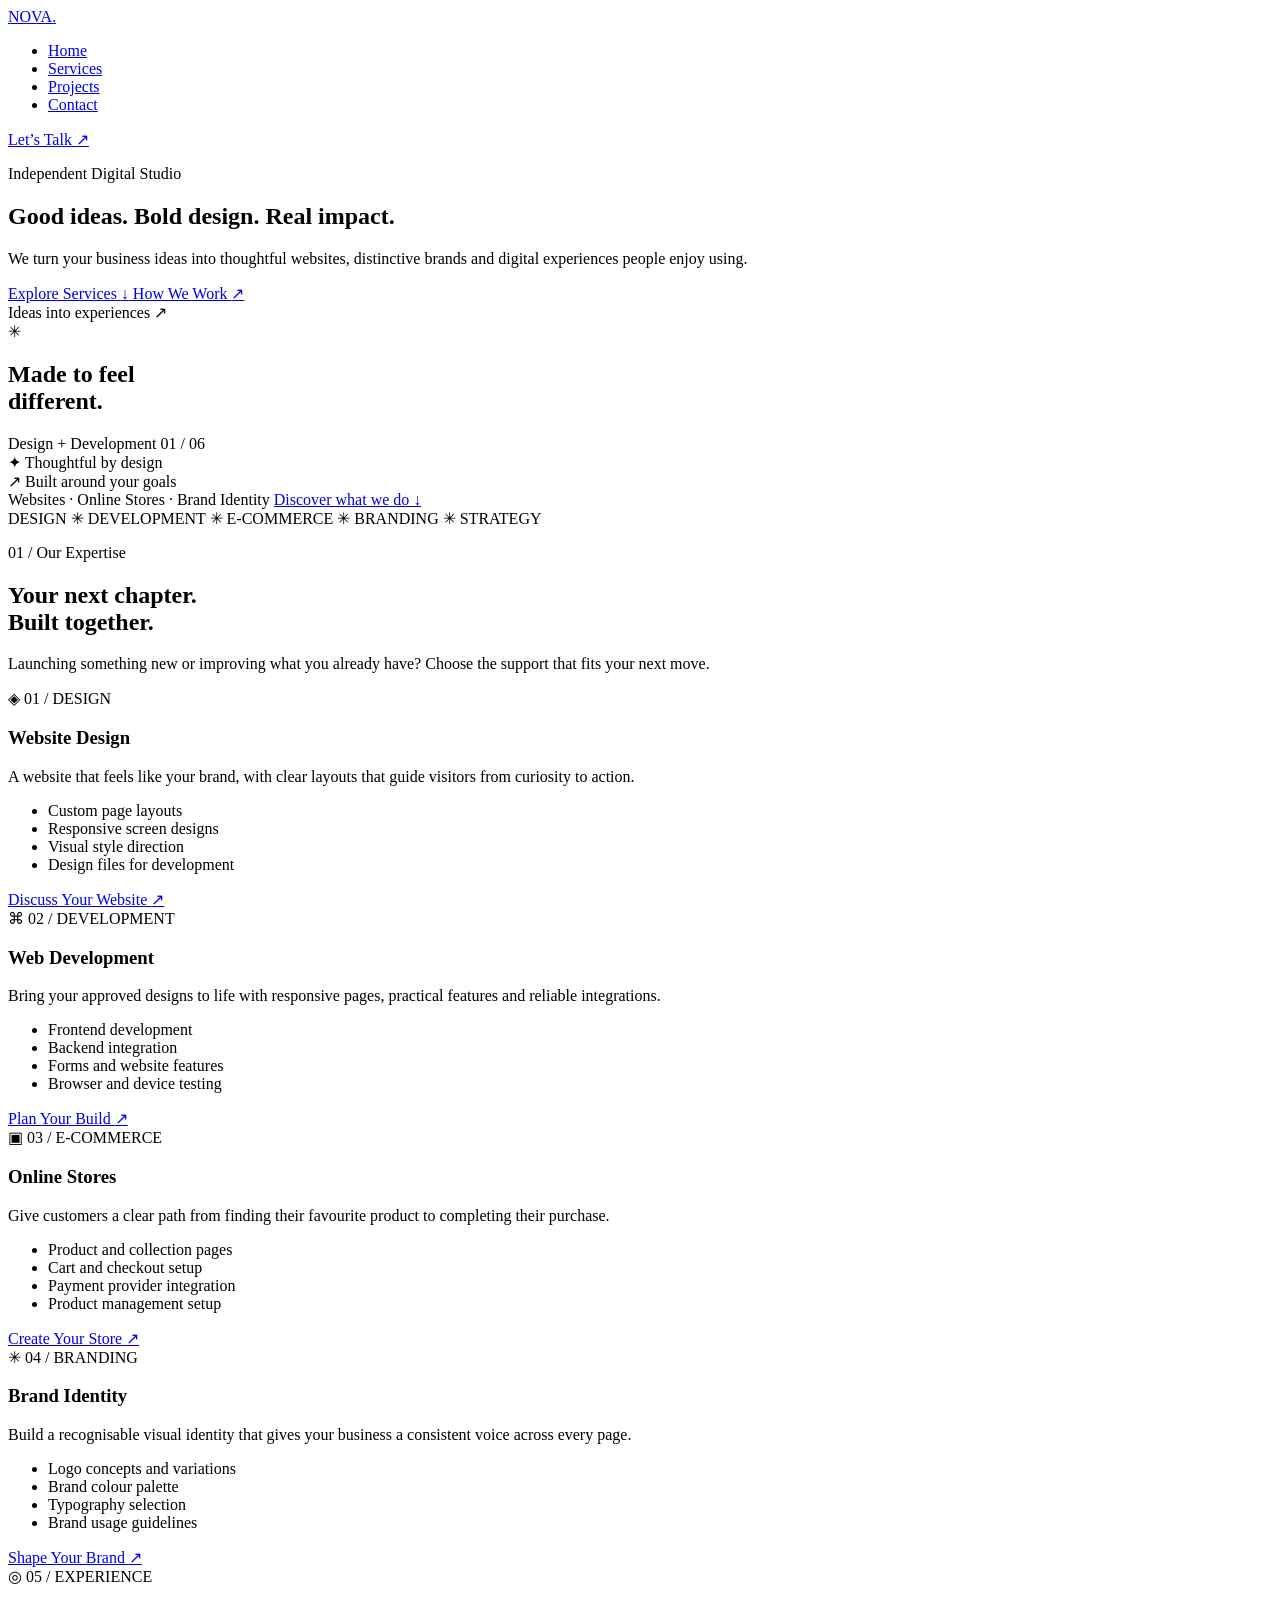
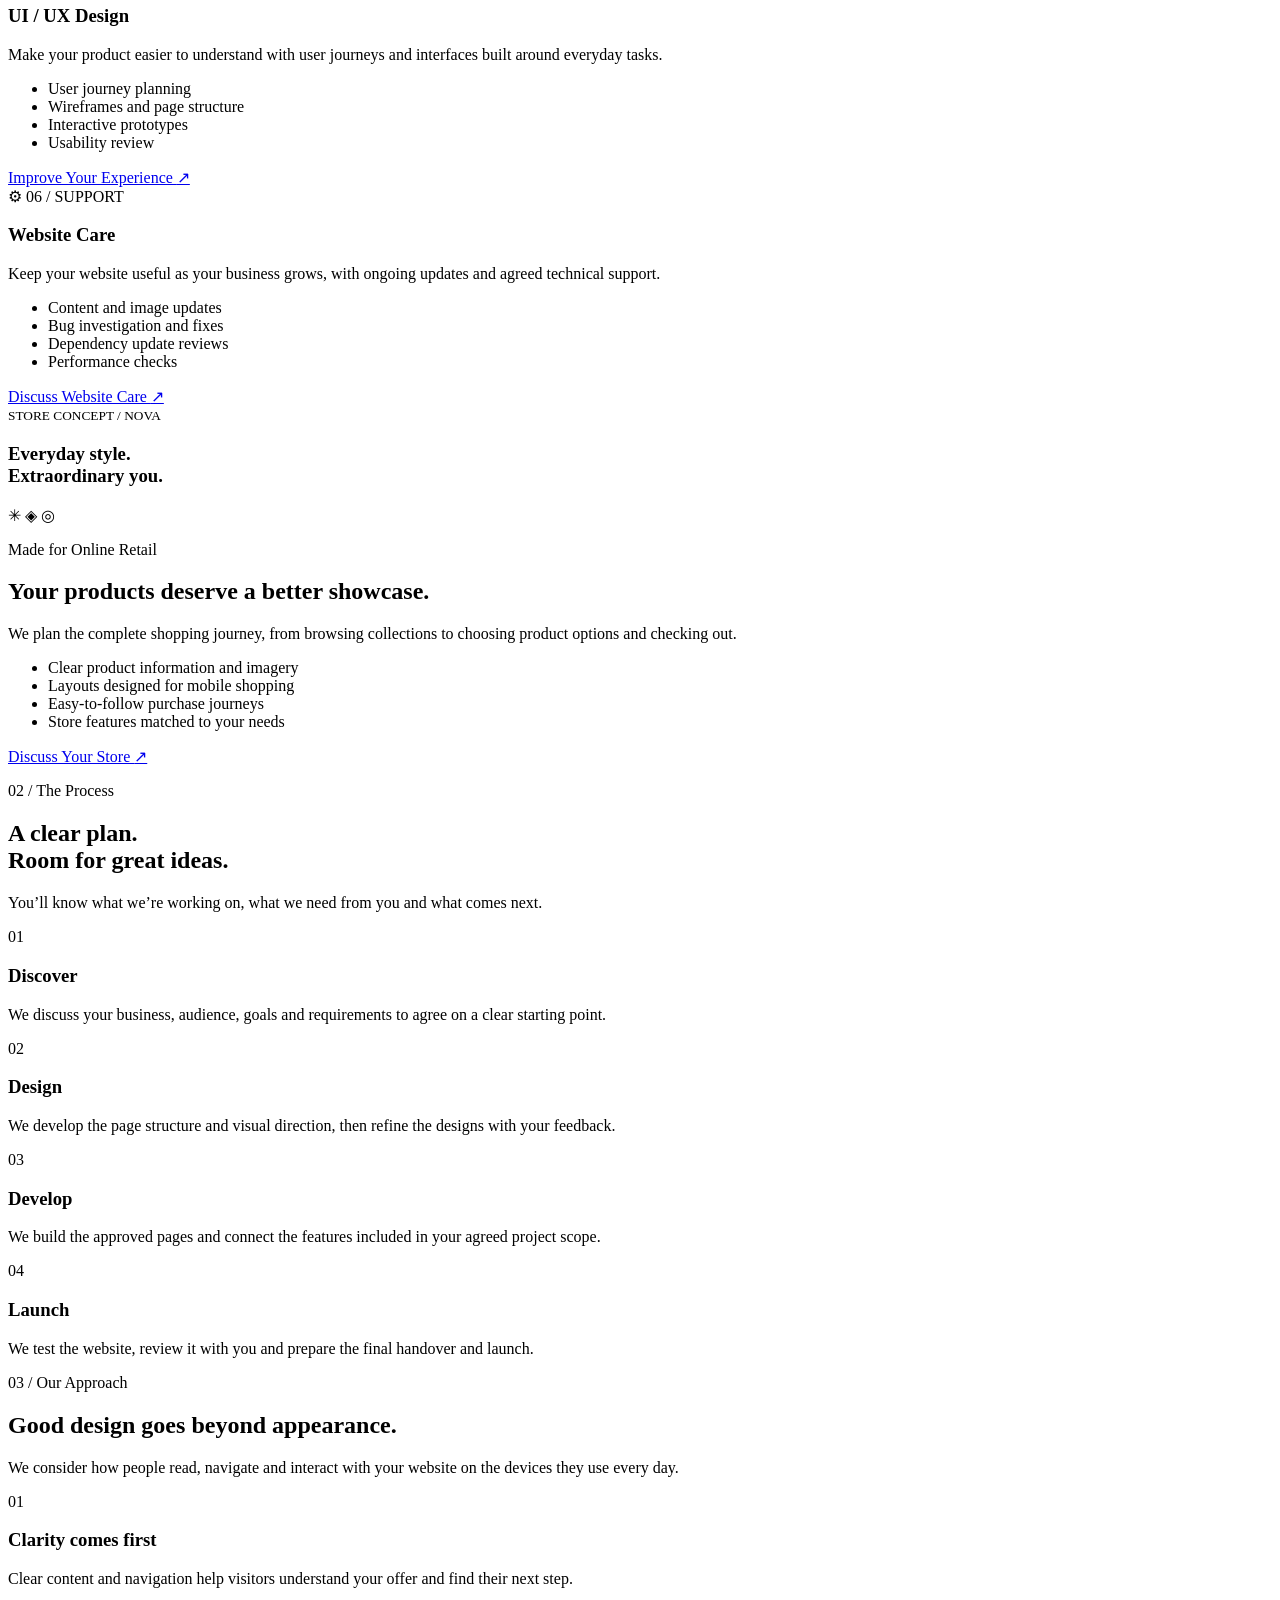
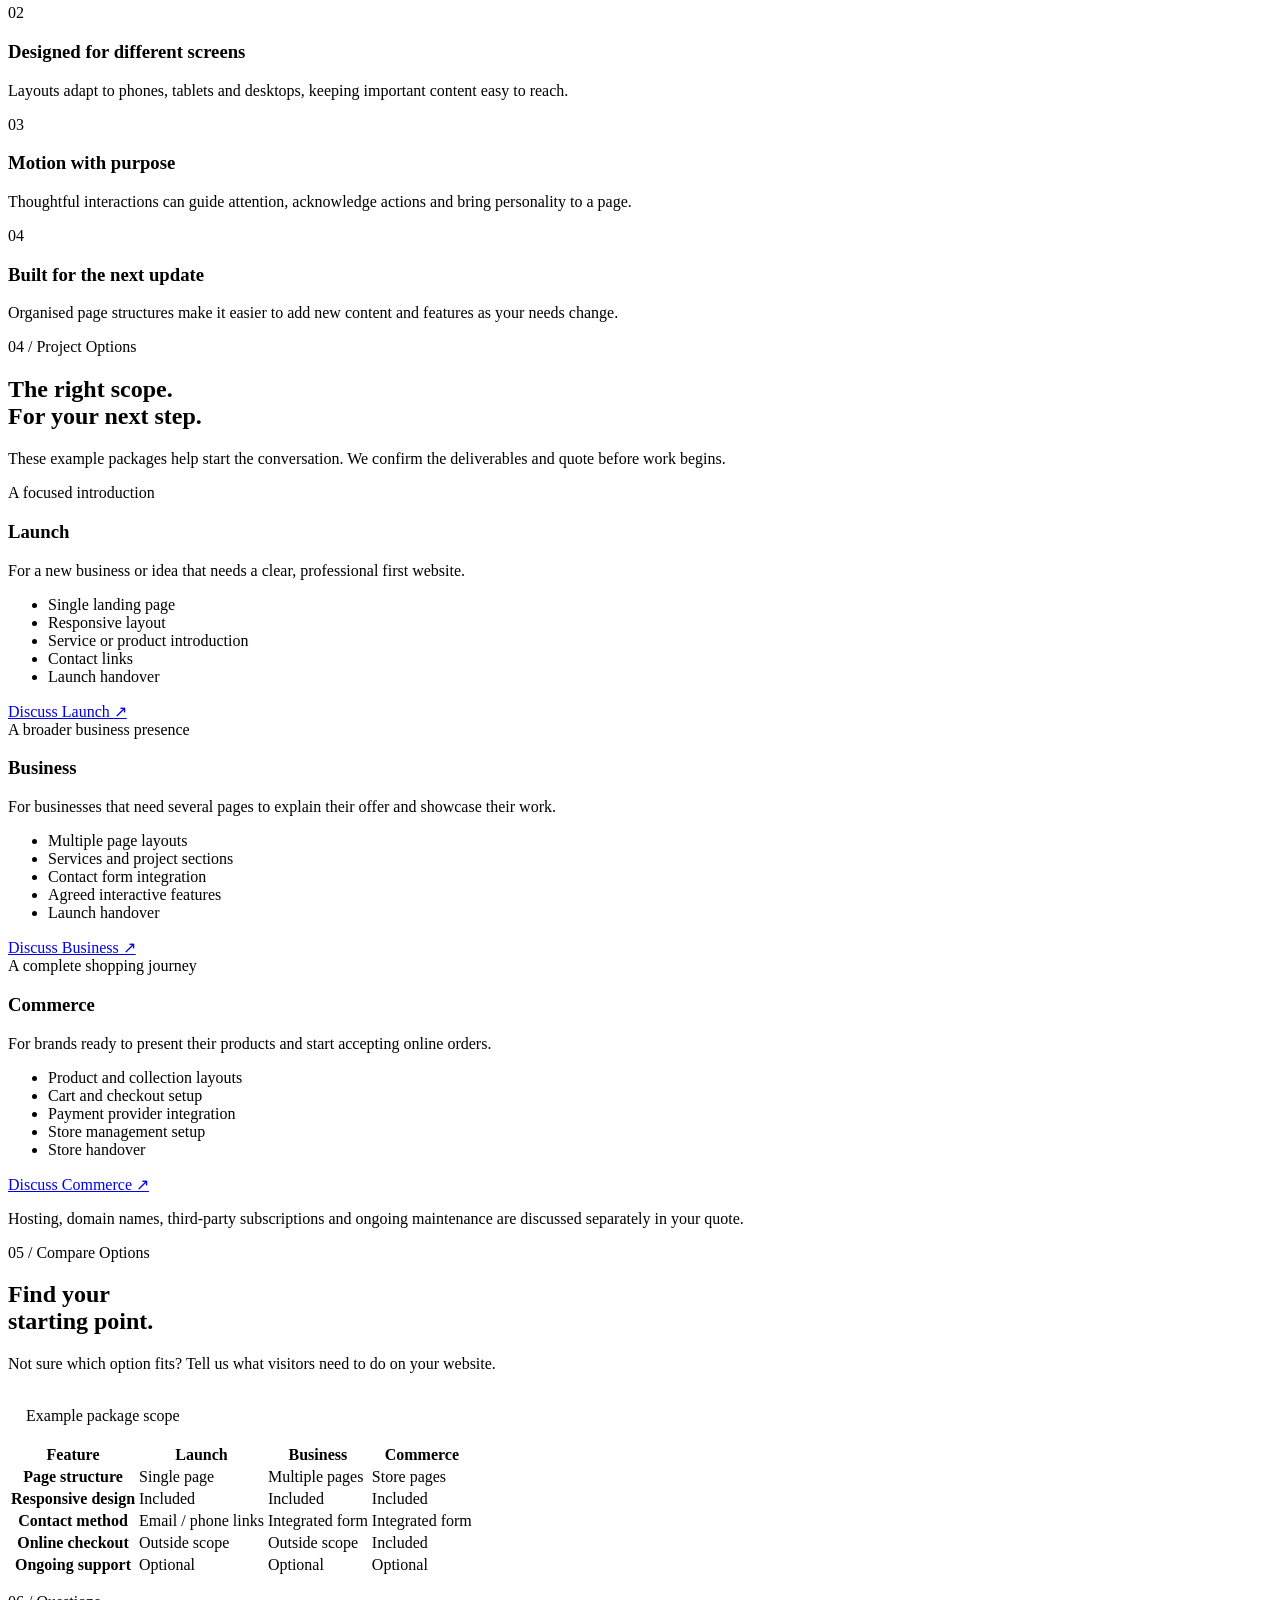
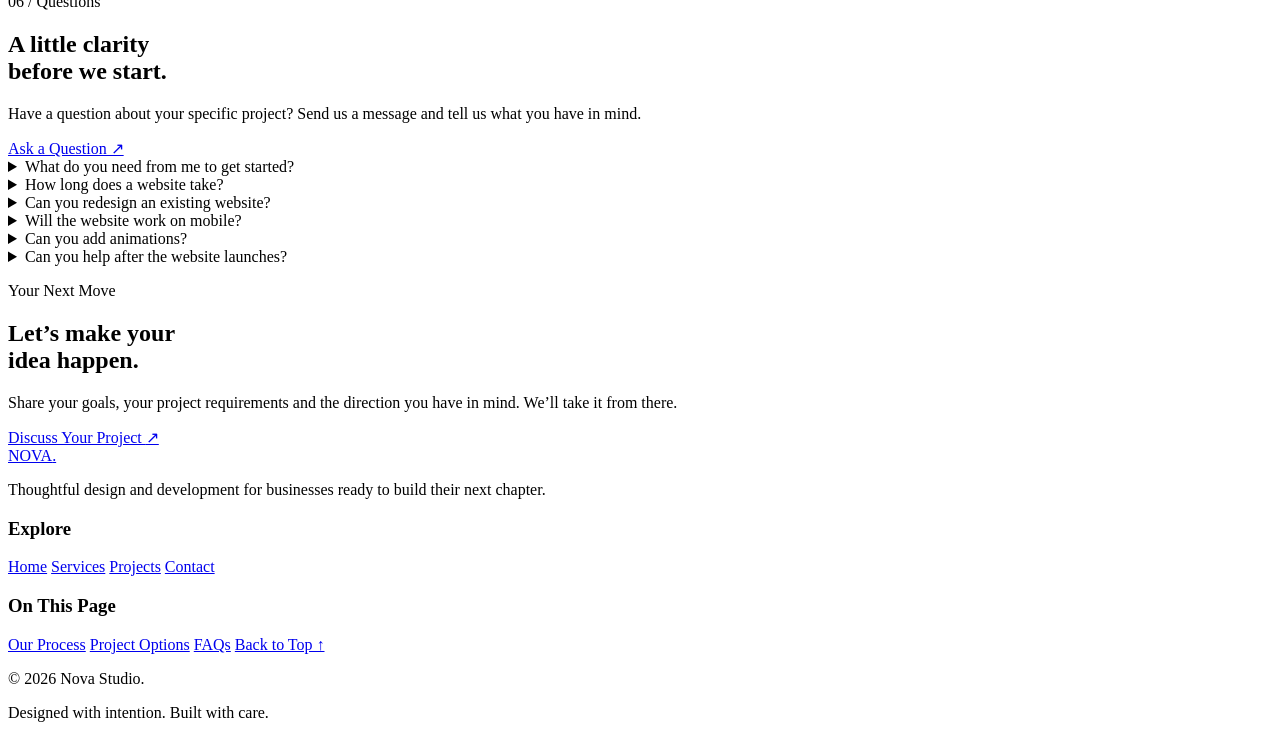
==== service.html @ 329d59ce "JavaScript ready" ====
<!DOCTYPE html>
<html lang="en">
<head>
  <meta charset="UTF-8">
  <meta name="viewport" content="width=device-width, initial-scale=1.0">

  <title>Services — Nova Studio</title>
  <meta
    name="description"
    content="Explore Nova Studio's website design, development, e-commerce and branding services.">
    <link rel="stylesheet" href="css/style.css">
  
</head>

<body id="top">

  <!-- NAVIGATION -->
  <header class="header" id="header">
    <nav class="navbar container" aria-label="Main navigation">
      <a href="index.html" class="logo">NOVA<span>.</span></a>

      <ul class="nav-links">
        <li><a href="index.html">Home</a></li>
        <li>
          <a href="services.html" aria-current="page">Services</a>
        </li>
        <li><a href="index.html#projects">Projects</a></li>
        <li><a href="#contact">Contact</a></li>
      </ul>

      <a href="#contact" class="btn btn-primary">
        Let’s Talk <span class="arrow" aria-hidden="true">↗</span>
      </a>
    </nav>
  </header>

  <main>

    <!-- HERO -->
    <section class="hero">
      <div class="container">
        <div class="hero-grid">
          <div>
            <p class="eyebrow reveal">Independent Digital Studio</p>

            <h1 class="reveal">
              Good ideas.
              <span>Bold design.</span>
              <span class="accent">Real impact.</span>
            </h1>

            <p class="hero-copy reveal">
              We turn your business ideas into thoughtful websites,
              distinctive brands and digital experiences people
              enjoy using.
            </p>

            <div class="hero-actions reveal">
              <a href="#services" class="btn btn-primary">
                Explore Services
                <span class="arrow" aria-hidden="true">↓</span>
              </a>

              <a href="#process" class="btn">
                How We Work
                <span class="arrow" aria-hidden="true">↗</span>
              </a>
            </div>
          </div>

          <div class="hero-art reveal">
            <div class="orbit" aria-hidden="true" data-orbit></div>
            <div class="orbit orbit-two" aria-hidden="true" data-orbit></div>

            <div class="art-panel tilt-card" data-tilt>
              <div class="panel-top">
                <span>Ideas into experiences</span>
                <span aria-hidden="true">↗</span>
              </div>

              <div class="art-star" aria-hidden="true" data-rotate>✳</div>

              <h2>Made to feel<br>different.</h2>

              <div class="panel-bottom">
                <span>Design + Development</span>
                <span>01 / 06</span>
              </div>
            </div>

            <div class="floating-label label-one" data-float>
              ✦ Thoughtful by design
            </div>

            <div class="floating-label label-two" data-float>
              ↗ Built around your goals
            </div>
          </div>
        </div>

        <div class="hero-bottom reveal">
          <span>Websites · Online Stores · Brand Identity</span>
          <a href="#services">Discover what we do ↓</a>
        </div>
      </div>
    </section>

    <!-- SERVICE RIBBON -->
    <div class="service-ribbon">
      <div class="ribbon-track" data-marquee>
        <span>DESIGN</span>
        <span class="star" aria-hidden="true">✳</span>
        <span>DEVELOPMENT</span>
        <span class="star" aria-hidden="true">✳</span>
        <span>E-COMMERCE</span>
        <span class="star" aria-hidden="true">✳</span>
        <span>BRANDING</span>
        <span class="star" aria-hidden="true">✳</span>
        <span>STRATEGY</span>
      </div>
    </div>

    <!-- ALL SERVICES -->
    <section class="section container" id="services">
      <div class="section-heading reveal">
        <div>
          <p class="eyebrow">01 / Our Expertise</p>
          <h2>
            Your next chapter.<br>
            <span class="accent">Built together.</span>
          </h2>
        </div>

        <p>
          Launching something new or improving what you already
          have? Choose the support that fits your next move.
        </p>
      </div>

      <div class="services-grid">
        <article class="service-card reveal" data-service="design">
          <div class="card-top">
            <span class="service-icon" aria-hidden="true">◈</span>
            <span class="service-number">01 / DESIGN</span>
          </div>

          <h3>Website Design</h3>
          <p>
            A website that feels like your brand, with clear layouts
            that guide visitors from curiosity to action.
          </p>

          <ul class="feature-list">
            <li>Custom page layouts</li>
            <li>Responsive screen designs</li>
            <li>Visual style direction</li>
            <li>Design files for development</li>
          </ul>

          <a href="#contact" class="text-link">
            Discuss Your Website <span aria-hidden="true">↗</span>
          </a>
        </article>

        <article class="service-card reveal" data-service="development">
          <div class="card-top">
            <span class="service-icon" aria-hidden="true">⌘</span>
            <span class="service-number">02 / DEVELOPMENT</span>
          </div>

          <h3>Web Development</h3>
          <p>
            Bring your approved designs to life with responsive
            pages, practical features and reliable integrations.
          </p>

          <ul class="feature-list">
            <li>Frontend development</li>
            <li>Backend integration</li>
            <li>Forms and website features</li>
            <li>Browser and device testing</li>
          </ul>

          <a href="#contact" class="text-link">
            Plan Your Build <span aria-hidden="true">↗</span>
          </a>
        </article>

        <article class="service-card reveal" data-service="commerce">
          <div class="card-top">
            <span class="service-icon" aria-hidden="true">▣</span>
            <span class="service-number">03 / E-COMMERCE</span>
          </div>

          <h3>Online Stores</h3>
          <p>
            Give customers a clear path from finding their
            favourite product to completing their purchase.
          </p>

          <ul class="feature-list">
            <li>Product and collection pages</li>
            <li>Cart and checkout setup</li>
            <li>Payment provider integration</li>
            <li>Product management setup</li>
          </ul>

          <a href="#contact" class="text-link">
            Create Your Store <span aria-hidden="true">↗</span>
          </a>
        </article>

        <article class="service-card reveal" data-service="branding">
          <div class="card-top">
            <span class="service-icon" aria-hidden="true">✳</span>
            <span class="service-number">04 / BRANDING</span>
          </div>

          <h3>Brand Identity</h3>
          <p>
            Build a recognisable visual identity that gives
            your business a consistent voice across every page.
          </p>

          <ul class="feature-list">
            <li>Logo concepts and variations</li>
            <li>Brand colour palette</li>
            <li>Typography selection</li>
            <li>Brand usage guidelines</li>
          </ul>

          <a href="#contact" class="text-link">
            Shape Your Brand <span aria-hidden="true">↗</span>
          </a>
        </article>

        <article class="service-card reveal" data-service="experience">
          <div class="card-top">
            <span class="service-icon" aria-hidden="true">◎</span>
            <span class="service-number">05 / EXPERIENCE</span>
          </div>

          <h3>UI / UX Design</h3>
          <p>
            Make your product easier to understand with user
            journeys and interfaces built around everyday tasks.
          </p>

          <ul class="feature-list">
            <li>User journey planning</li>
            <li>Wireframes and page structure</li>
            <li>Interactive prototypes</li>
            <li>Usability review</li>
          </ul>

          <a href="#contact" class="text-link">
            Improve Your Experience <span aria-hidden="true">↗</span>
          </a>
        </article>

        <article class="service-card reveal" data-service="support">
          <div class="card-top">
            <span class="service-icon" aria-hidden="true">⚙</span>
            <span class="service-number">06 / SUPPORT</span>
          </div>

          <h3>Website Care</h3>
          <p>
            Keep your website useful as your business grows,
            with ongoing updates and agreed technical support.
          </p>

          <ul class="feature-list">
            <li>Content and image updates</li>
            <li>Bug investigation and fixes</li>
            <li>Dependency update reviews</li>
            <li>Performance checks</li>
          </ul>

          <a href="#contact" class="text-link">
            Discuss Website Care <span aria-hidden="true">↗</span>
          </a>
        </article>
      </div>
    </section>

    <!-- FEATURED E-COMMERCE -->
    <section class="section container section-border">
      <div class="feature-panel reveal">
        <div class="feature-art">
          <div class="browser-mock tilt-card" data-tilt>
            <div class="browser-bar" aria-hidden="true">
              <span></span>
              <span></span>
              <span></span>
            </div>

            <div class="browser-content">
              <small>STORE CONCEPT / NOVA</small>

              <h3>Everyday style.<br>Extraordinary you.</h3>

              <div class="mock-grid" aria-hidden="true">
                <span>✳</span>
                <span>◈</span>
                <span>◎</span>
              </div>
            </div>
          </div>
        </div>

        <div class="feature-copy">
          <p class="eyebrow">Made for Online Retail</p>

          <h2>
            Your products deserve
            <span class="accent">a better showcase.</span>
          </h2>

          <p>
            We plan the complete shopping journey, from browsing
            collections to choosing product options and checking out.
          </p>

          <ul class="feature-list">
            <li>Clear product information and imagery</li>
            <li>Layouts designed for mobile shopping</li>
            <li>Easy-to-follow purchase journeys</li>
            <li>Store features matched to your needs</li>
          </ul>

          <a href="#contact" class="btn btn-primary">
            Discuss Your Store
            <span class="arrow" aria-hidden="true">↗</span>
          </a>
        </div>
      </div>
    </section>

    <!-- PROCESS -->
    <section class="section container section-border" id="process">
      <div class="section-heading reveal">
        <div>
          <p class="eyebrow">02 / The Process</p>
          <h2>
            A clear plan.<br>
            <span class="accent">Room for great ideas.</span>
          </h2>
        </div>

        <p>
          You’ll know what we’re working on, what we need from
          you and what comes next.
        </p>
      </div>

      <div class="process-grid">
        <article class="process-step reveal">
          <span class="step-number">01</span>
          <h3>Discover</h3>
          <p>
            We discuss your business, audience, goals and
            requirements to agree on a clear starting point.
          </p>
        </article>

        <article class="process-step reveal">
          <span class="step-number">02</span>
          <h3>Design</h3>
          <p>
            We develop the page structure and visual direction,
            then refine the designs with your feedback.
          </p>
        </article>

        <article class="process-step reveal">
          <span class="step-number">03</span>
          <h3>Develop</h3>
          <p>
            We build the approved pages and connect the features
            included in your agreed project scope.
          </p>
        </article>

        <article class="process-step reveal">
          <span class="step-number">04</span>
          <h3>Launch</h3>
          <p>
            We test the website, review it with you and prepare
            the final handover and launch.
          </p>
        </article>
      </div>
    </section>

    <!-- PRINCIPLES -->
    <section class="section container section-border">
      <div class="principles">
        <div class="principles-intro reveal">
          <p class="eyebrow">03 / Our Approach</p>

          <h2>
            Good design goes
            <span class="accent">beyond appearance.</span>
          </h2>

          <p>
            We consider how people read, navigate and interact
            with your website on the devices they use every day.
          </p>
        </div>

        <div>
          <article class="principle reveal">
            <span>01</span>
            <div>
              <h3>Clarity comes first</h3>
              <p>
                Clear content and navigation help visitors
                understand your offer and find their next step.
              </p>
            </div>
          </article>

          <article class="principle reveal">
            <span>02</span>
            <div>
              <h3>Designed for different screens</h3>
              <p>
                Layouts adapt to phones, tablets and desktops,
                keeping important content easy to reach.
              </p>
            </div>
          </article>

          <article class="principle reveal">
            <span>03</span>
            <div>
              <h3>Motion with purpose</h3>
              <p>
                Thoughtful interactions can guide attention,
                acknowledge actions and bring personality to a page.
              </p>
            </div>
          </article>

          <article class="principle reveal">
            <span>04</span>
            <div>
              <h3>Built for the next update</h3>
              <p>
                Organised page structures make it easier to
                add new content and features as your needs change.
              </p>
            </div>
          </article>
        </div>
      </div>
    </section>

    <!-- PACKAGES -->
    <section class="section container section-border" id="packages">
      <div class="section-heading reveal">
        <div>
          <p class="eyebrow">04 / Project Options</p>
          <h2>
            The right scope.<br>
            <span class="accent">For your next step.</span>
          </h2>
        </div>

        <p>
          These example packages help start the conversation.
          We confirm the deliverables and quote before work begins.
        </p>
      </div>

      <div class="package-grid">
        <article class="package reveal">
          <span class="package-label">A focused introduction</span>
          <h3>Launch</h3>
          <p>
            For a new business or idea that needs a clear,
            professional first website.
          </p>

          <ul class="feature-list">
            <li>Single landing page</li>
            <li>Responsive layout</li>
            <li>Service or product introduction</li>
            <li>Contact links</li>
            <li>Launch handover</li>
          </ul>

          <a href="#contact" class="btn">Discuss Launch ↗</a>
        </article>

        <article class="package featured reveal">
          <span class="package-label">A broader business presence</span>
          <h3>Business</h3>
          <p>
            For businesses that need several pages to explain
            their offer and showcase their work.
          </p>

          <ul class="feature-list">
            <li>Multiple page layouts</li>
            <li>Services and project sections</li>
            <li>Contact form integration</li>
            <li>Agreed interactive features</li>
            <li>Launch handover</li>
          </ul>

          <a href="#contact" class="btn btn-primary">
            Discuss Business ↗
          </a>
        </article>

        <article class="package reveal">
          <span class="package-label">A complete shopping journey</span>
          <h3>Commerce</h3>
          <p>
            For brands ready to present their products and
            start accepting online orders.
          </p>

          <ul class="feature-list">
            <li>Product and collection layouts</li>
            <li>Cart and checkout setup</li>
            <li>Payment provider integration</li>
            <li>Store management setup</li>
            <li>Store handover</li>
          </ul>

          <a href="#contact" class="btn">Discuss Commerce ↗</a>
        </article>
      </div>

      <p class="package-note">
        Hosting, domain names, third-party subscriptions and ongoing
        maintenance are discussed separately in your quote.
      </p>
    </section>

    <!-- COMPARISON -->
    <section class="section container section-border">
      <div class="section-heading reveal">
        <div>
          <p class="eyebrow">05 / Compare Options</p>
          <h2>
            Find your<br>
            <span class="accent">starting point.</span>
          </h2>
        </div>

        <p>
          Not sure which option fits? Tell us what visitors need
          to do on your website.
        </p>
      </div>

      <div
        class="table-scroll reveal"
        role="region"
        aria-label="Project package comparison"
        tabindex="0"
      >
        <table>
          <caption class="muted" style="padding: 18px; text-align: left;">
            Example package scope
          </caption>

          <thead>
            <tr>
              <th scope="col">Feature</th>
              <th scope="col">Launch</th>
              <th scope="col">Business</th>
              <th scope="col">Commerce</th>
            </tr>
          </thead>

          <tbody>
            <tr>
              <th scope="row">Page structure</th>
              <td>Single page</td>
              <td>Multiple pages</td>
              <td>Store pages</td>
            </tr>

            <tr>
              <th scope="row">Responsive design</th>
              <td>Included</td>
              <td>Included</td>
              <td>Included</td>
            </tr>

            <tr>
              <th scope="row">Contact method</th>
              <td>Email / phone links</td>
              <td>Integrated form</td>
              <td>Integrated form</td>
            </tr>

            <tr>
              <th scope="row">Online checkout</th>
              <td>Outside scope</td>
              <td>Outside scope</td>
              <td>Included</td>
            </tr>

            <tr>
              <th scope="row">Ongoing support</th>
              <td>Optional</td>
              <td>Optional</td>
              <td>Optional</td>
            </tr>
          </tbody>
        </table>
      </div>
    </section>

    <!-- FAQ -->
    <section class="section container section-border" id="faq">
      <div class="faq-layout">
        <div class="faq-intro reveal">
          <p class="eyebrow">06 / Questions</p>

          <h2>
            A little clarity<br>
            <span class="accent">before we start.</span>
          </h2>

          <p>
            Have a question about your specific project?
            Send us a message and tell us what you have in mind.
          </p>

          <a href="#contact" class="text-link">Ask a Question ↗</a>
        </div>

        <div class="faq-list">
          <details class="faq-item reveal">
            <summary>What do you need from me to get started?</summary>
            <div class="faq-answer">
              A short description of your business, your goals,
              the pages or features you need and any existing brand
              assets. Reference websites can also help explain your
              preferred direction.
            </div>
          </details>

          <details class="faq-item reveal">
            <summary>How long does a website take?</summary>
            <div class="faq-answer">
              The timeline depends on the number of pages,
              functionality, content readiness and review rounds.
              We agree on a schedule after discussing your scope.
            </div>
          </details>

          <details class="faq-item reveal">
            <summary>Can you redesign an existing website?</summary>
            <div class="faq-answer">
              Yes. We can review your current website, identify
              what needs improving and plan the design and
              development work around your priorities.
            </div>
          </details>

          <details class="faq-item reveal">
            <summary>Will the website work on mobile?</summary>
            <div class="faq-answer">
              Responsive layouts are included in the example
              packages. We check the agreed pages at different
              screen sizes before launch.
            </div>
          </details>

          <details class="faq-item reveal">
            <summary>Can you add animations?</summary>
            <div class="faq-answer">
              Yes. We can plan scroll reveals, hover interactions
              and other motion effects as part of the project,
              with support for reduced motion preferences.
            </div>
          </details>

          <details class="faq-item reveal">
            <summary>Can you help after the website launches?</summary>
            <div class="faq-answer">
              Ongoing maintenance can be arranged separately.
              We agree on the updates, support coverage and
              responsibilities before the service begins.
            </div>
          </details>
        </div>
      </div>
    </section>

    <!-- CONTACT -->
    <section class="section container" id="contact">
      <div class="contact-panel reveal">
        <p class="eyebrow">Your Next Move</p>

        <h2>Let’s make your<br>idea happen.</h2>

        <p>
          Share your goals, your project requirements and the
          direction you have in mind. We’ll take it from there.
        </p>

        <!-- Replace with your real email address -->
        <a href="mailto:hello@example.com" class="btn">
          Discuss Your Project
          <span class="arrow" aria-hidden="true">↗</span>
        </a>
      </div>
    </section>

  </main>

  <!-- FOOTER -->
  <footer class="footer container">
    <div class="footer-grid">
      <div class="footer-brand">
        <a href="index.html" class="logo">NOVA<span>.</span></a>
        <p>
          Thoughtful design and development for businesses
          ready to build their next chapter.
        </p>
      </div>

      <div class="footer-column">
        <h3>Explore</h3>
        <a href="index.html">Home</a>
        <a href="#services">Services</a>
        <a href="index.html#projects">Projects</a>
        <a href="#contact">Contact</a>
      </div>

      <div class="footer-column">
        <h3>On This Page</h3>
        <a href="#process">Our Process</a>
        <a href="#packages">Project Options</a>
        <a href="#faq">FAQs</a>
        <a href="#top">Back to Top ↑</a>
      </div>
    </div>

    <div class="footer-bottom">
      <p>© 2026 Nova Studio.</p>
      <p>Designed with intention. Built with care.</p>
    </div>
  </footer>

  <!--
    Your teammate can create services.js later.
    Add this line when the file exists:

    <script src="services.js" defer></script>
  -->
<script src="js/script.js" defer></script>
</body>
</html>
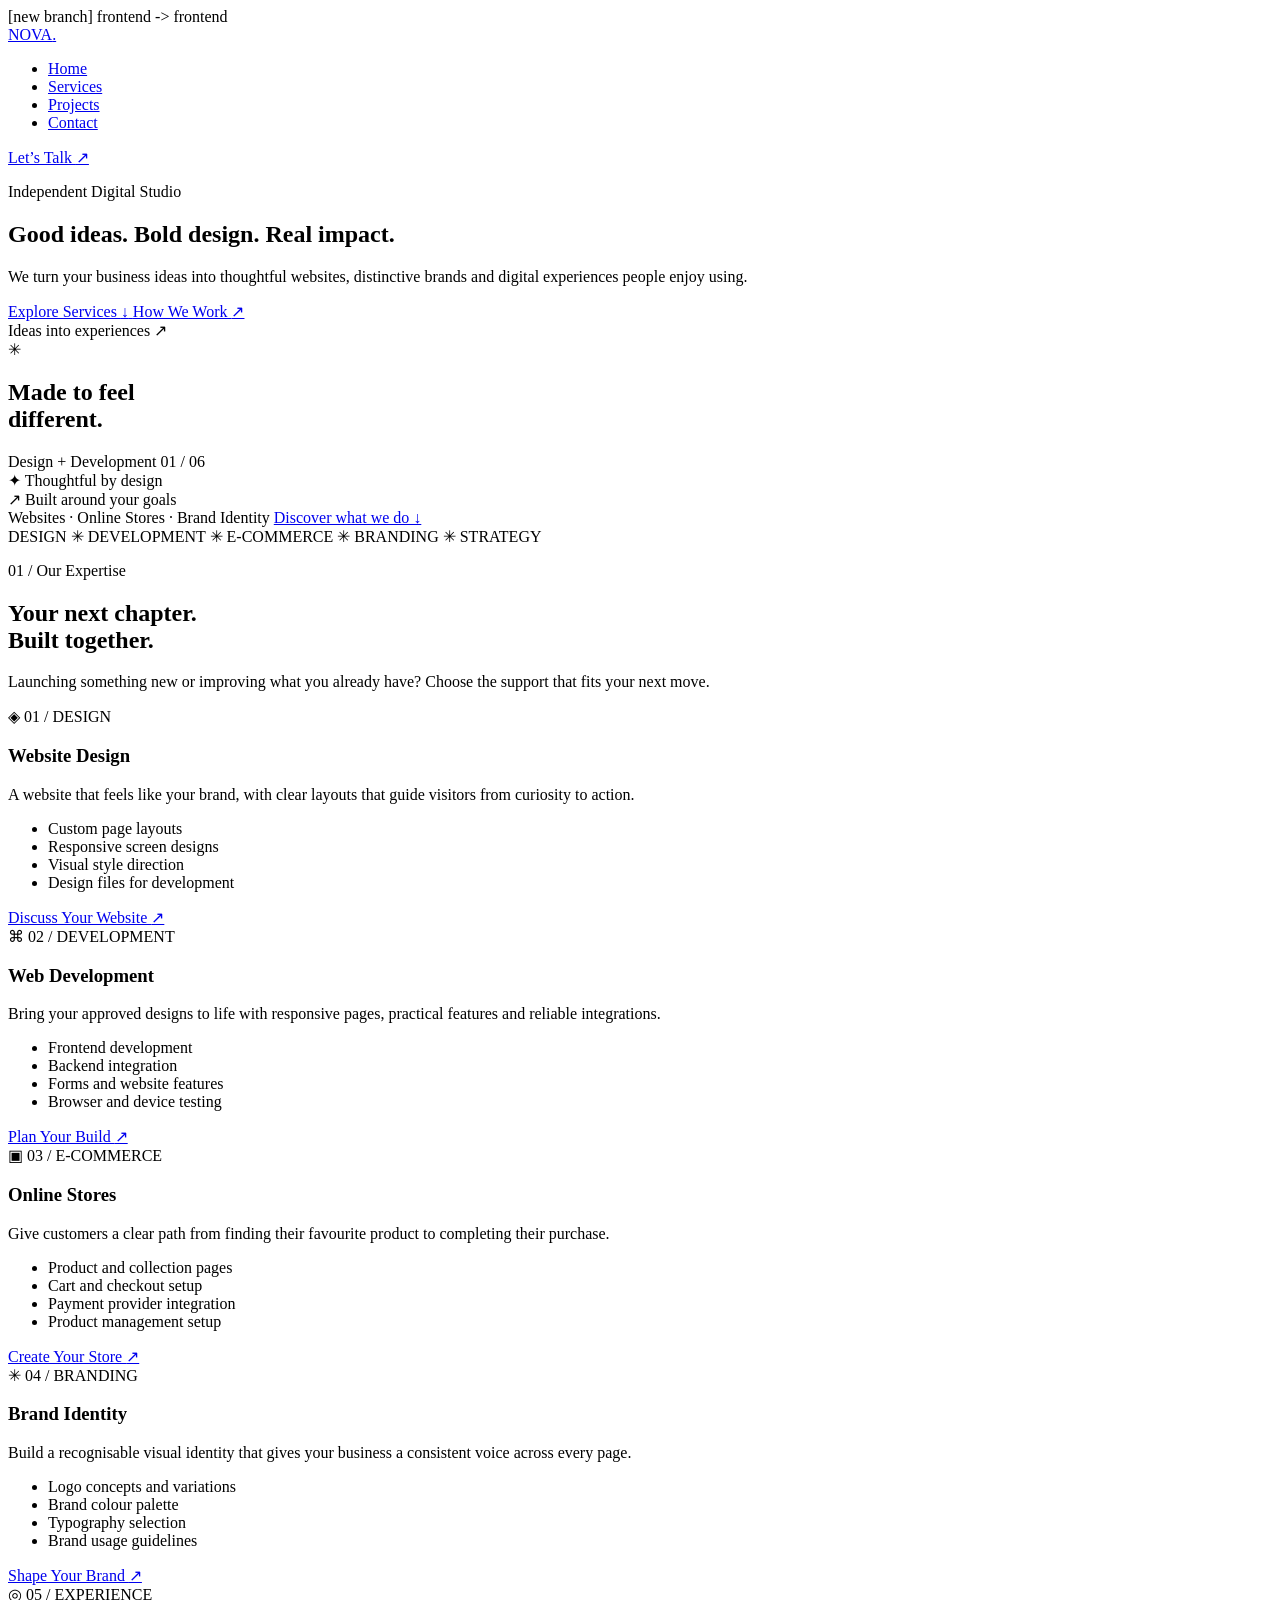
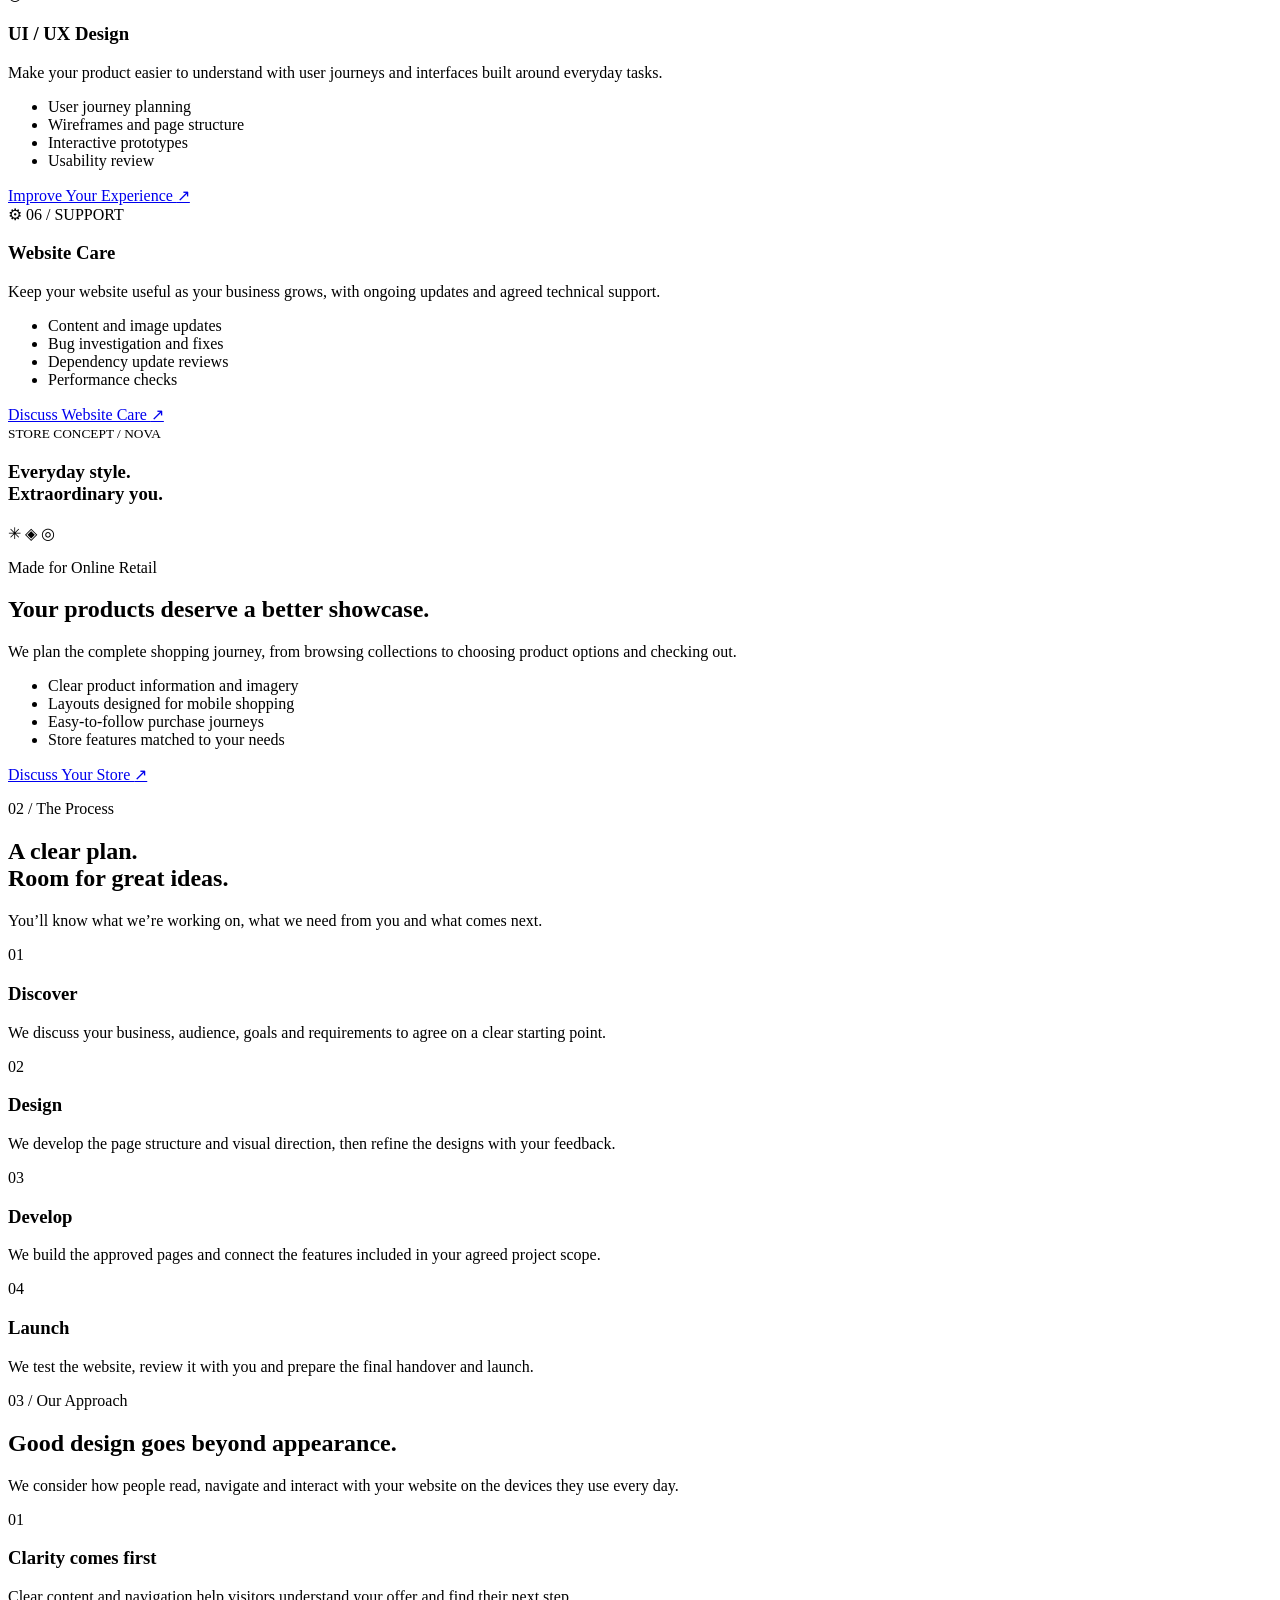
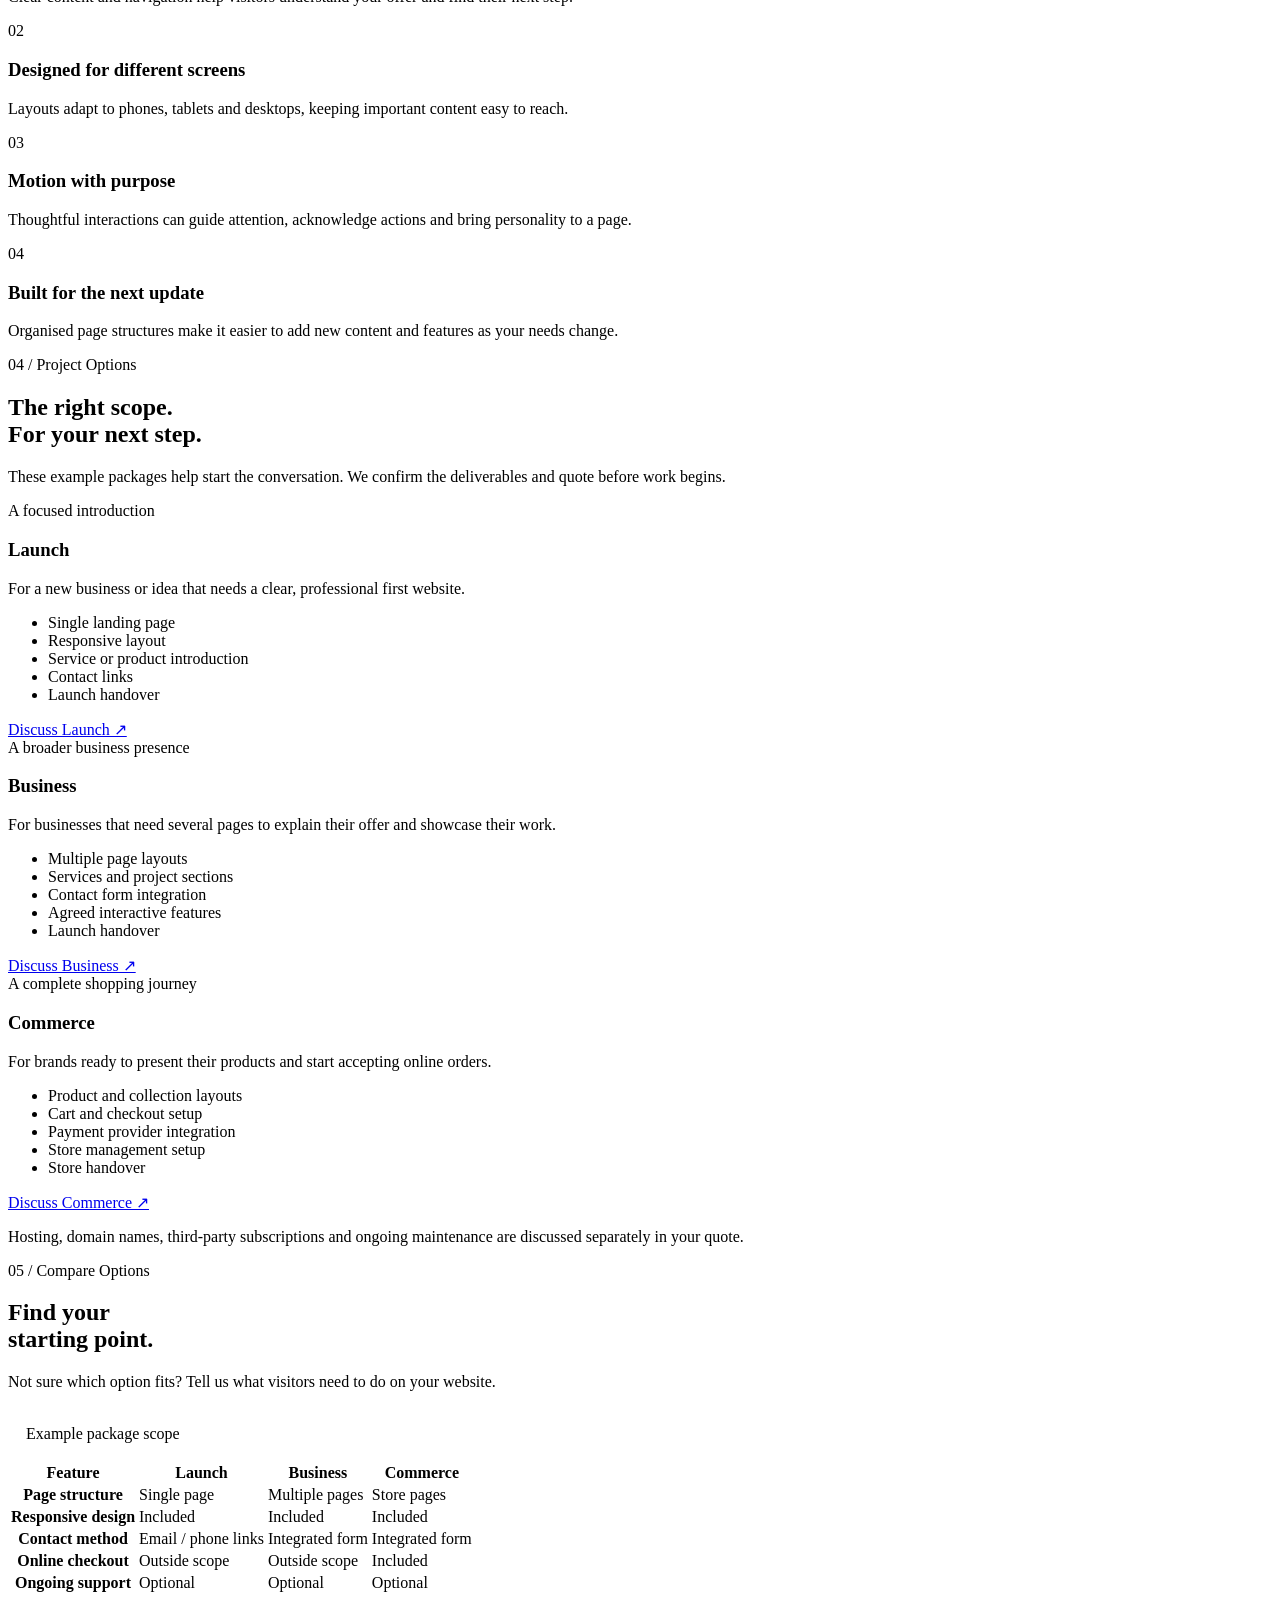
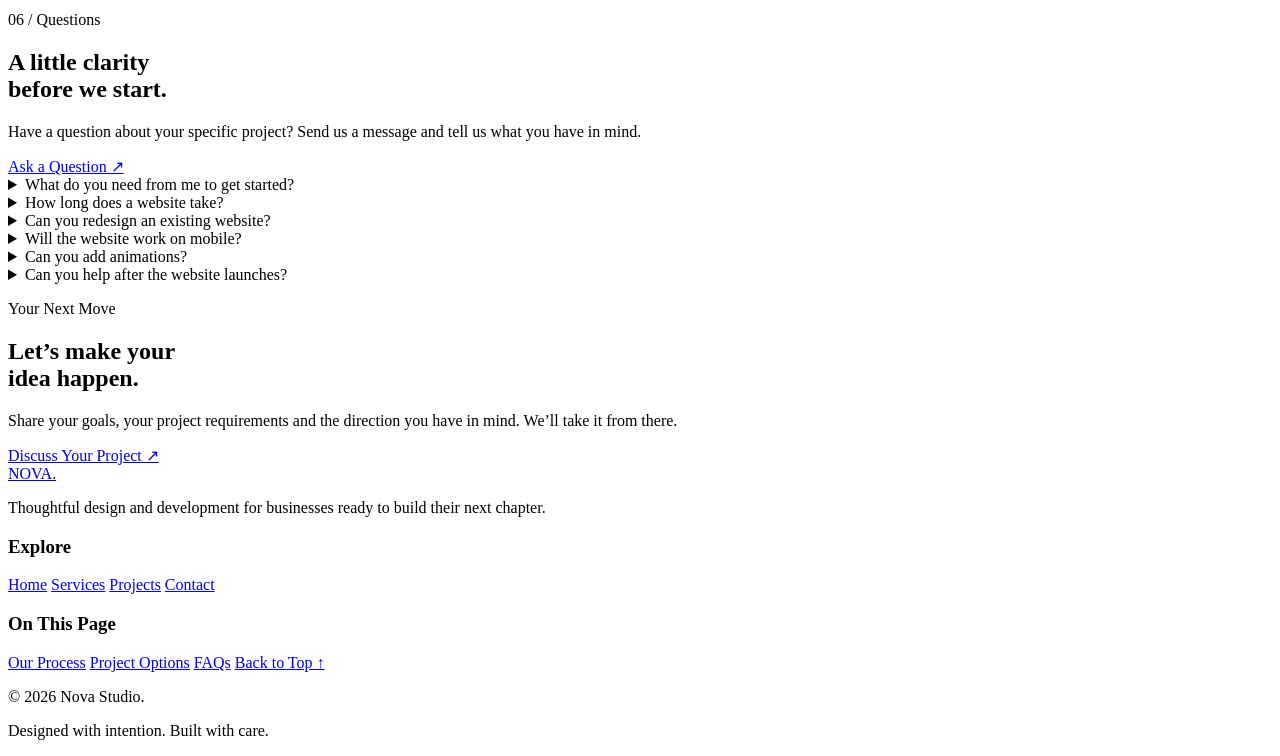
==== commit 545fea0a: "Merge branch 'frontend' of https://github.com/Najaf-Niazi/mywebsite into frontend" ====
--- a/service.html
+++ b/service.html
@@ -3,7 +3,7 @@
 <head>
   <meta charset="UTF-8">
   <meta name="viewport" content="width=device-width, initial-scale=1.0">
-
+[new branch] frontend -> frontend
   <title>Services — Nova Studio</title>
   <meta
     name="description"
@@ -753,12 +753,10 @@
     </div>
   </footer>
 
-  <!--
-    Your teammate can create services.js later.
-    Add this line when the file exists:
-
-    <script src="services.js" defer></script>
-  -->
-<script src="js/script.js" defer></script>
+
+
+    <script src="js/script.js" defer></script>
+
+
 </body>
 </html>
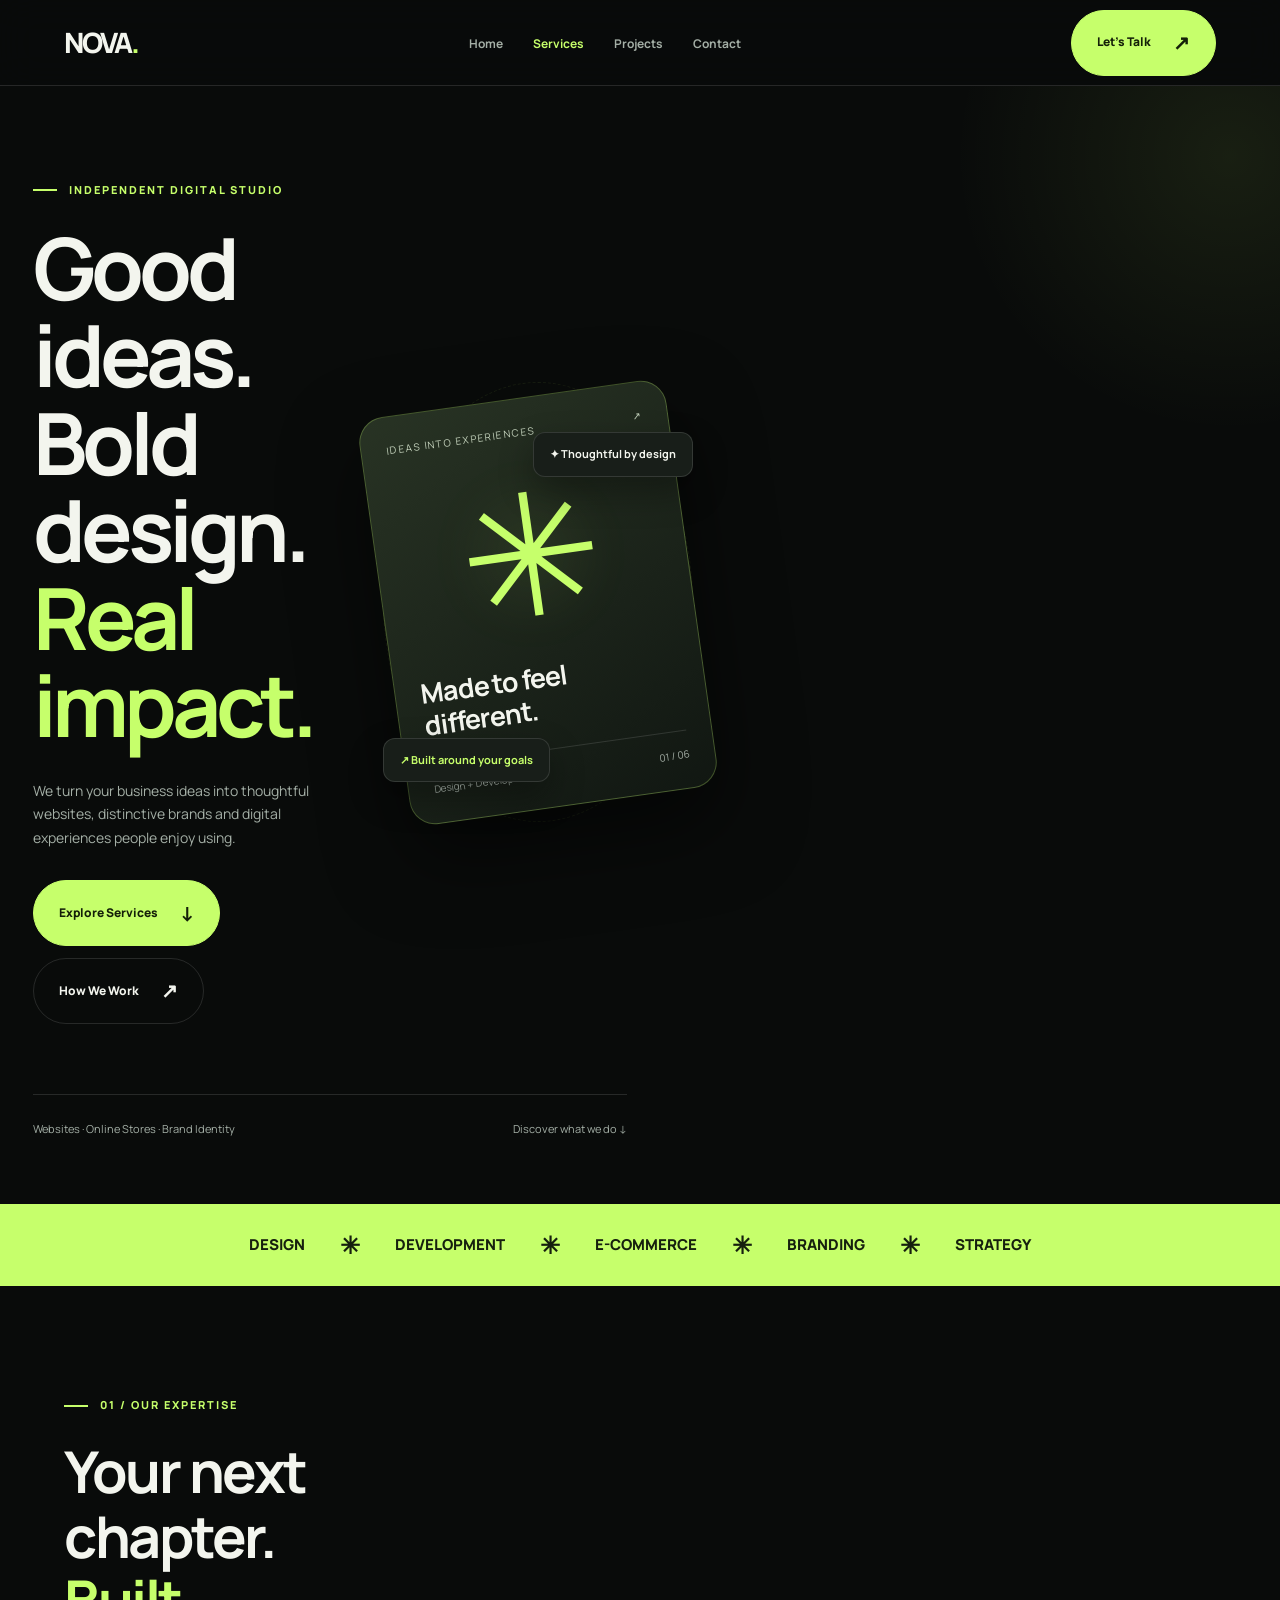
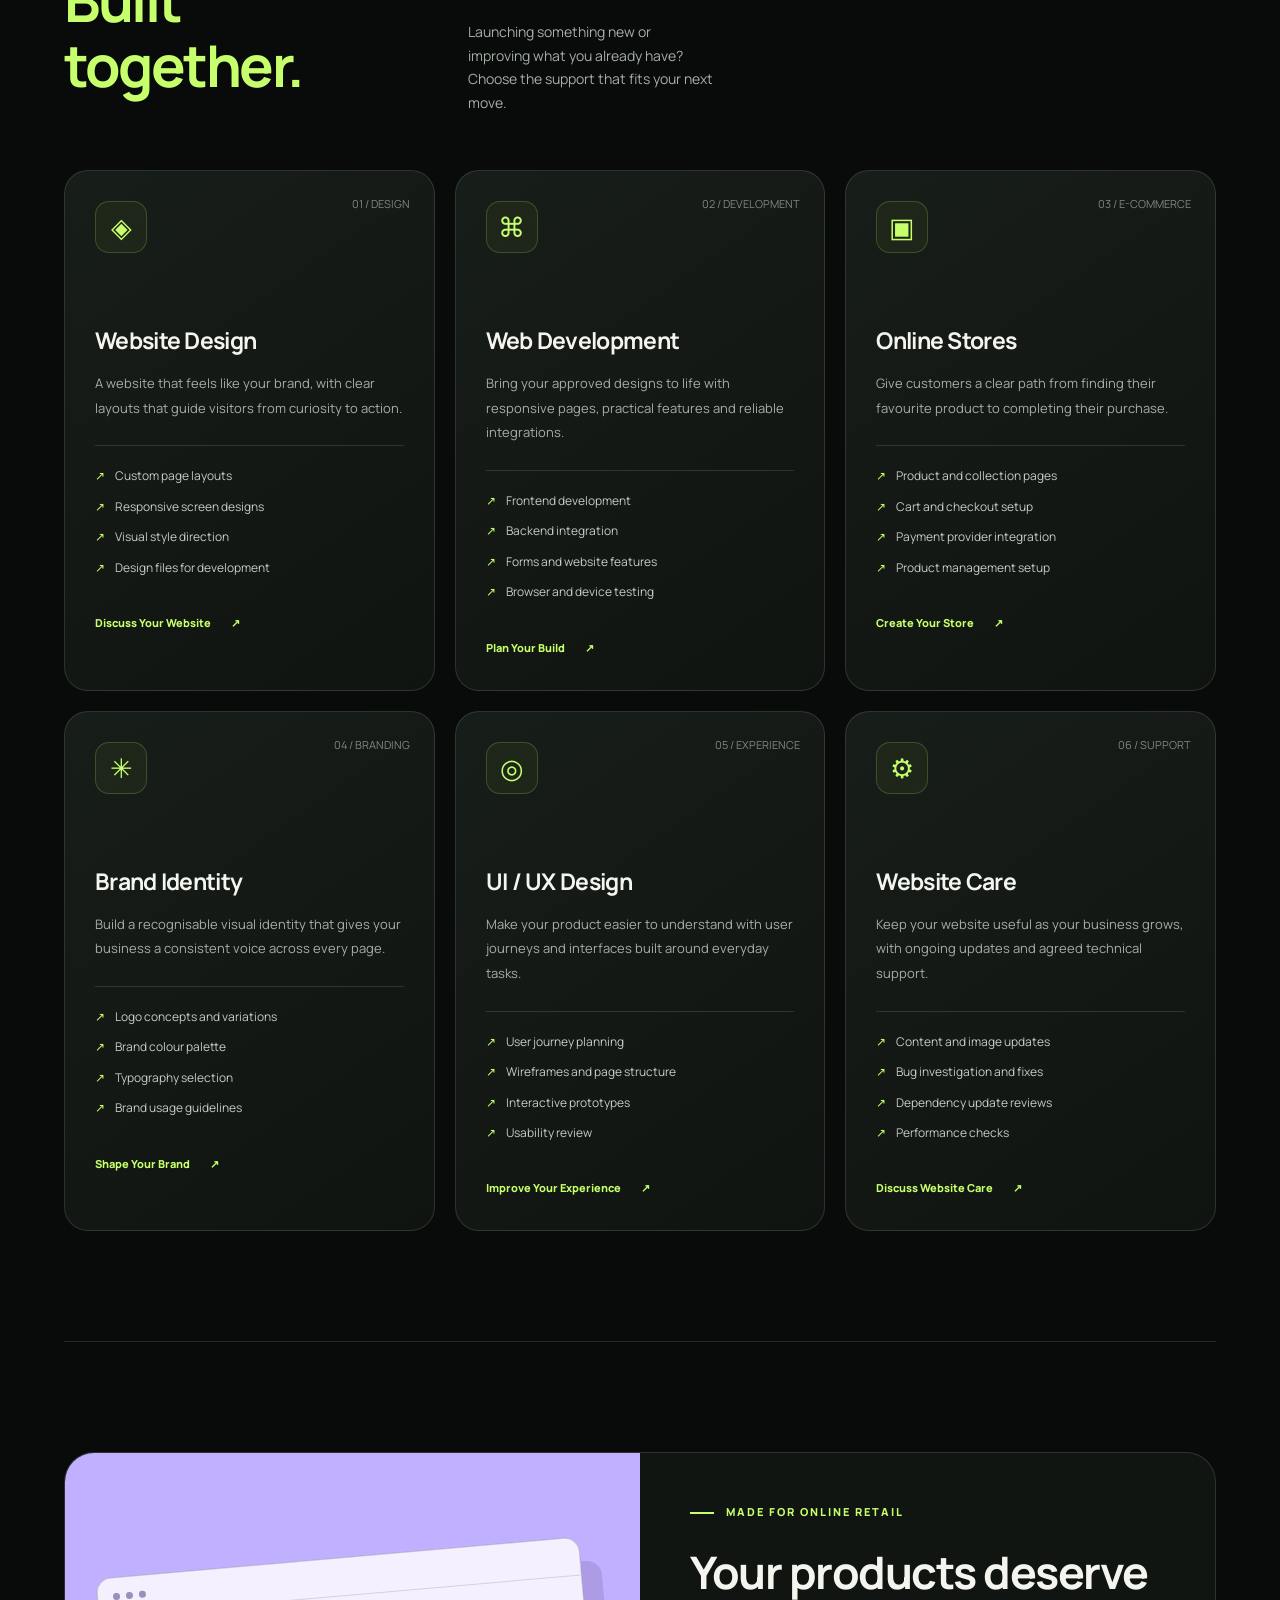
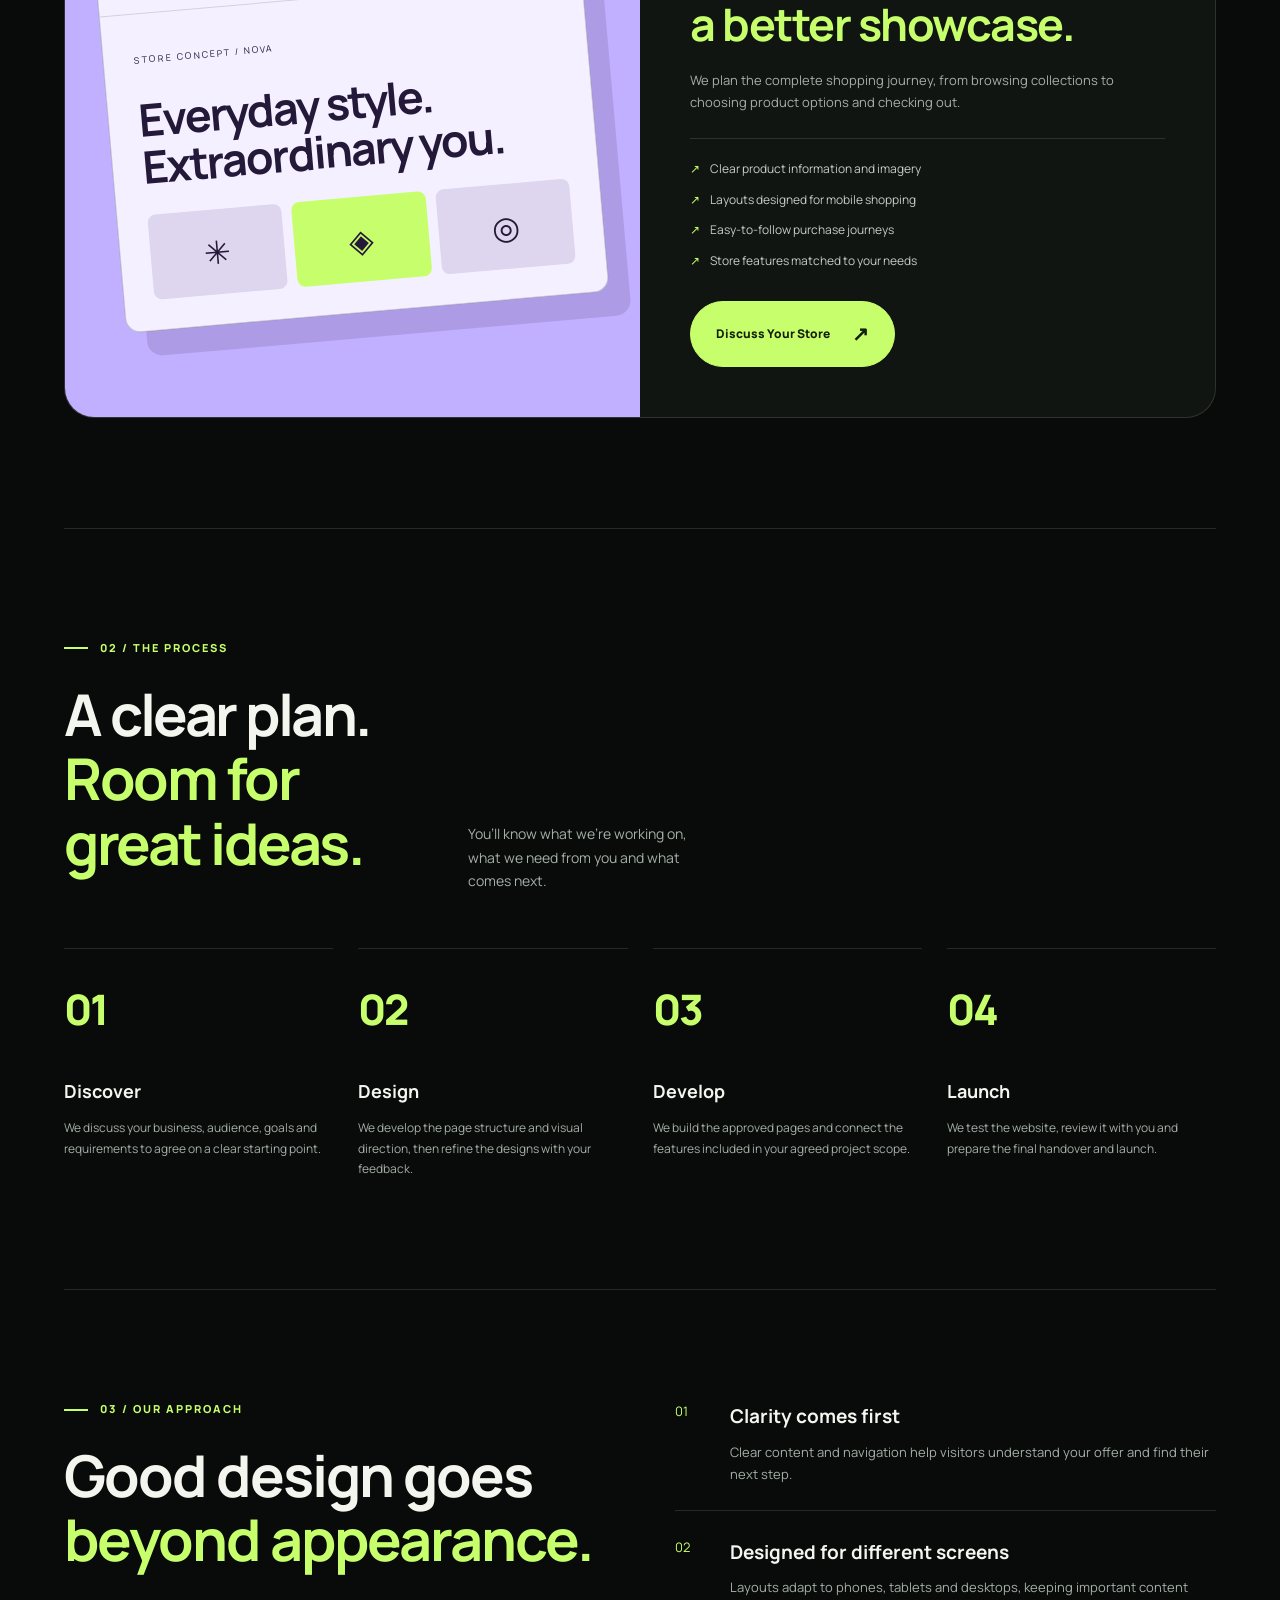
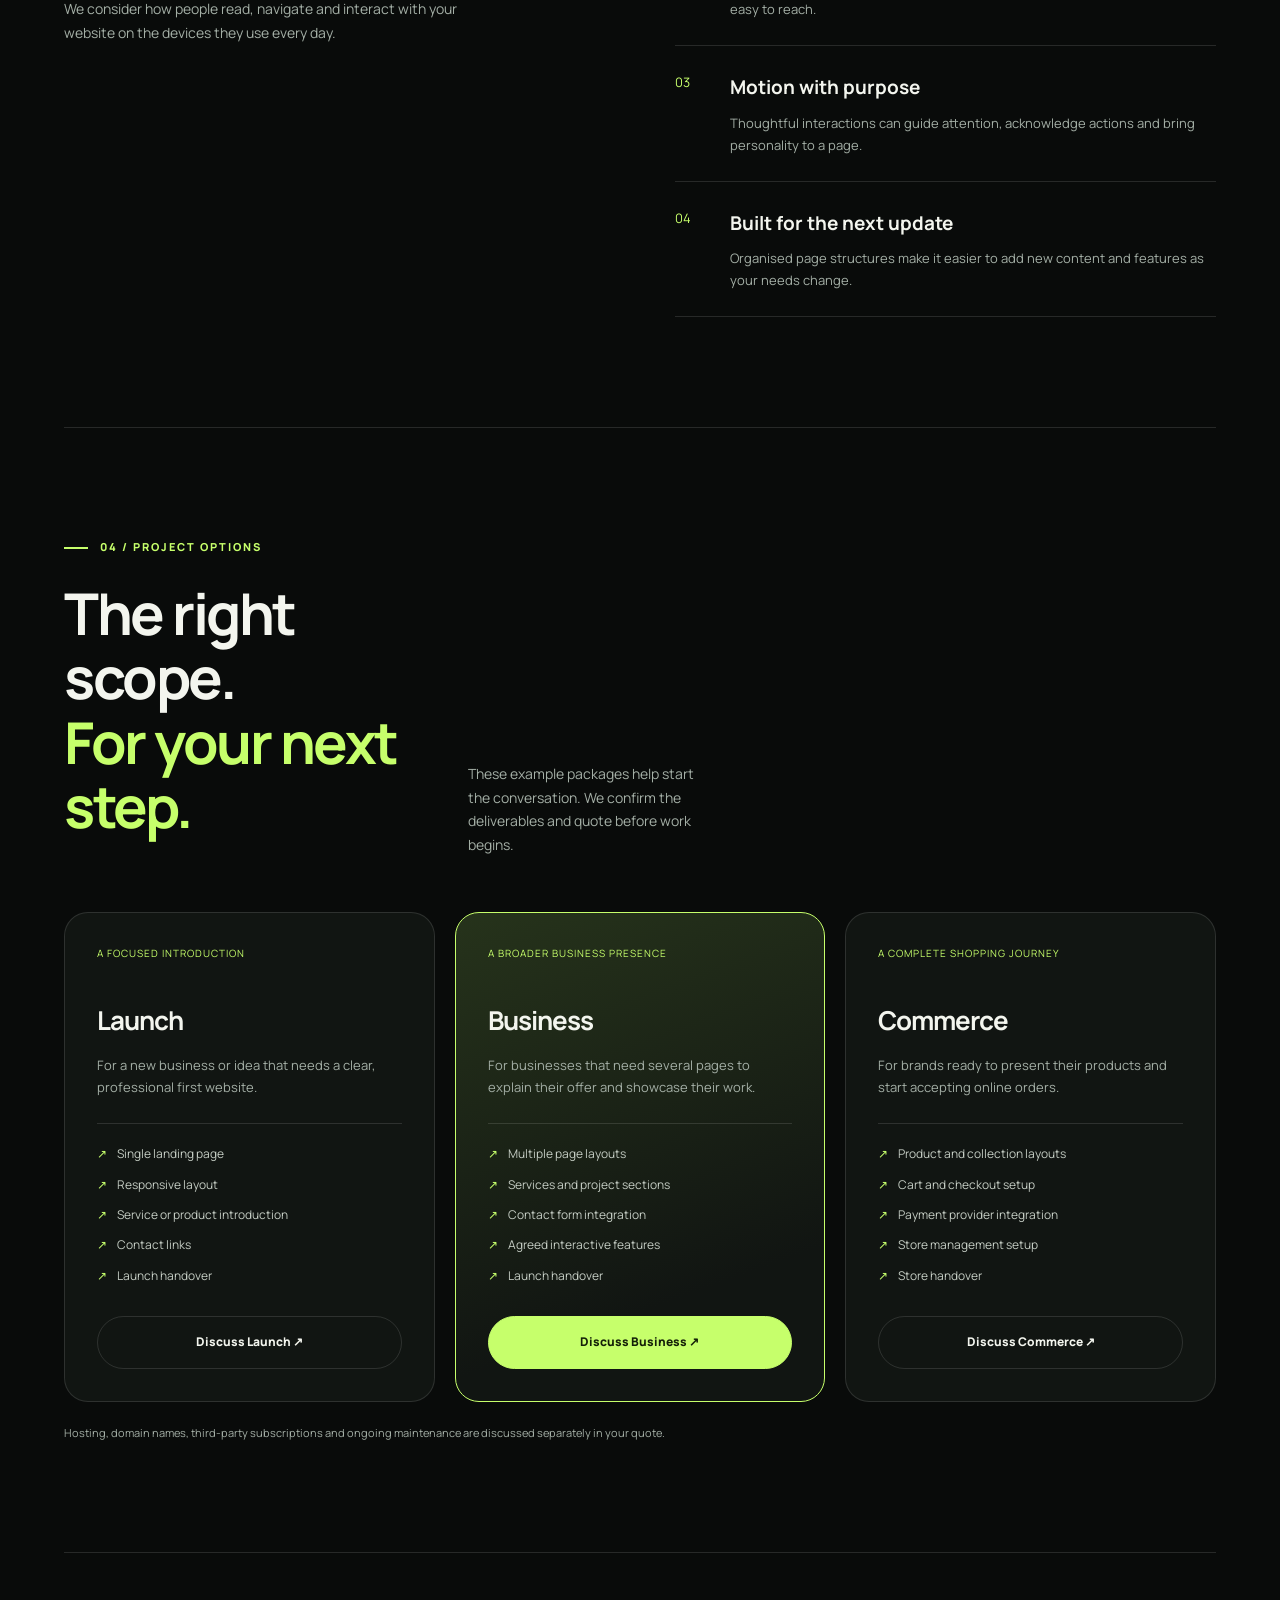
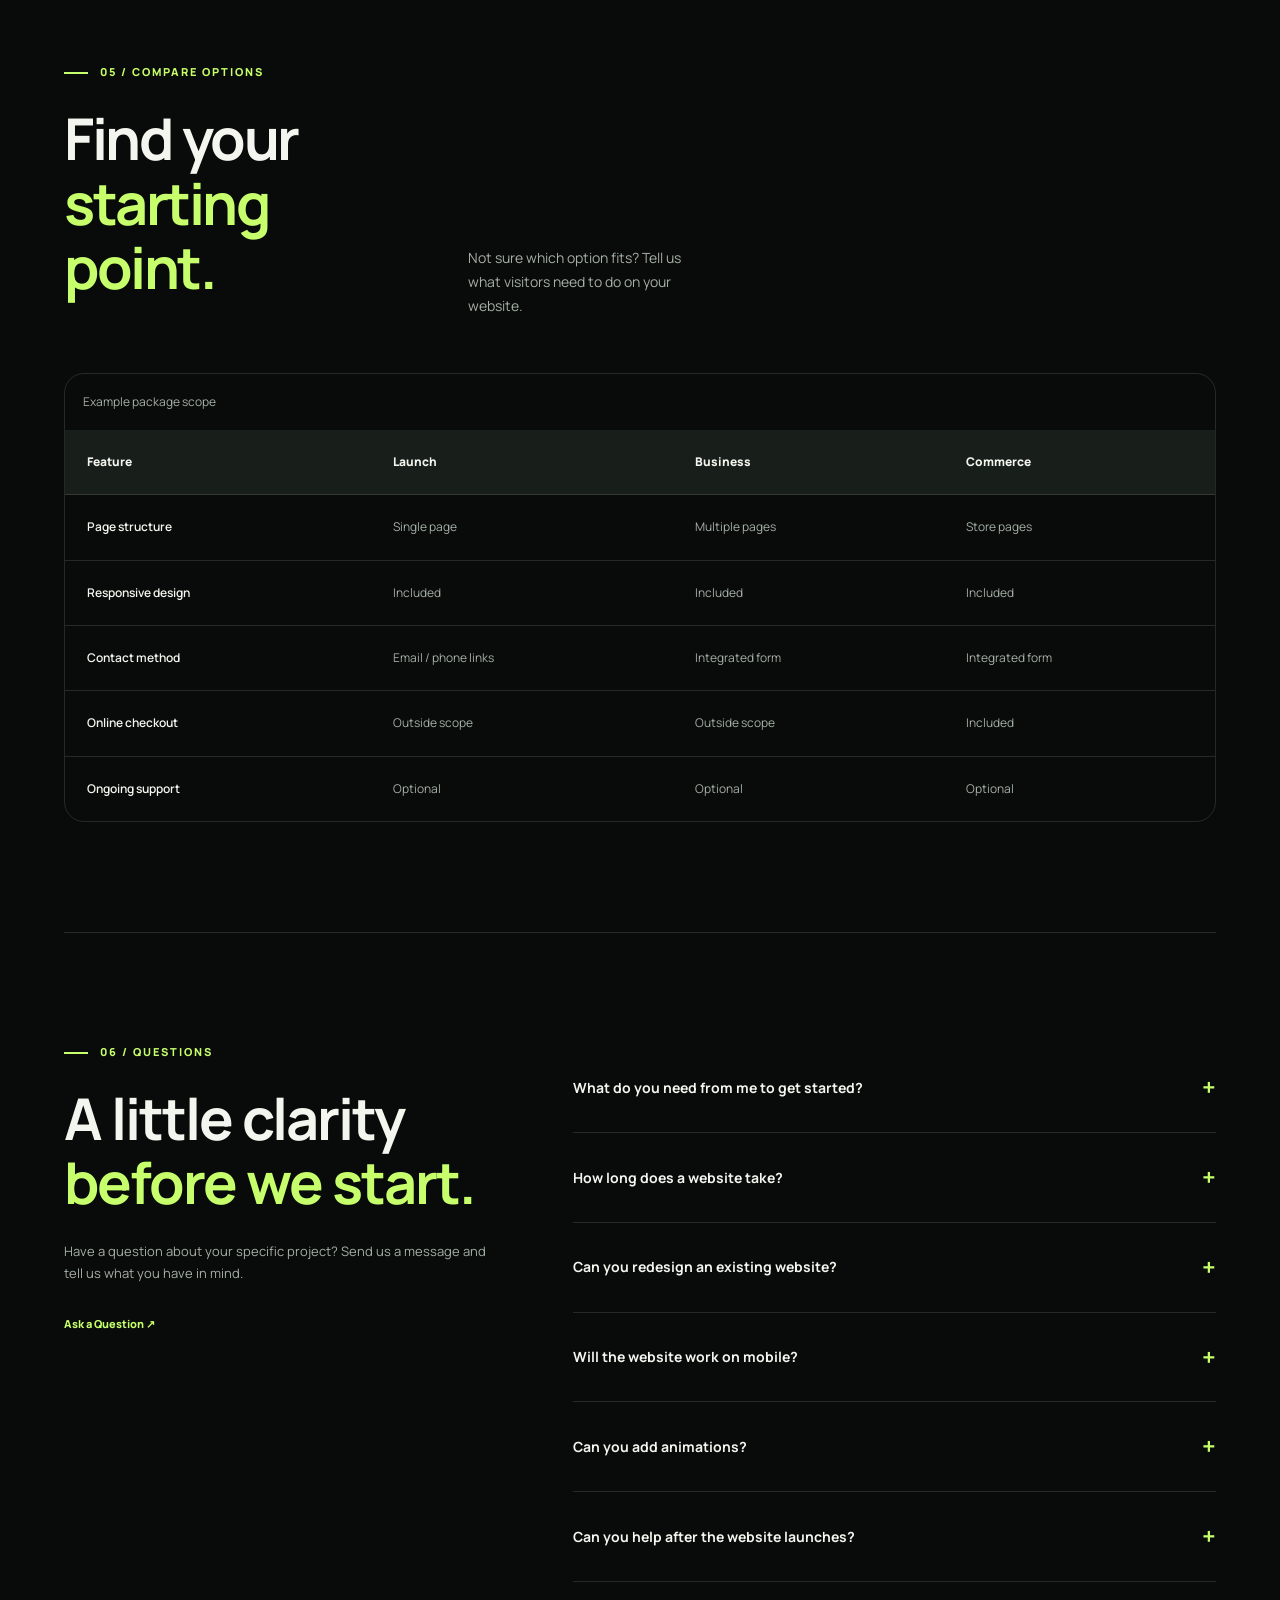
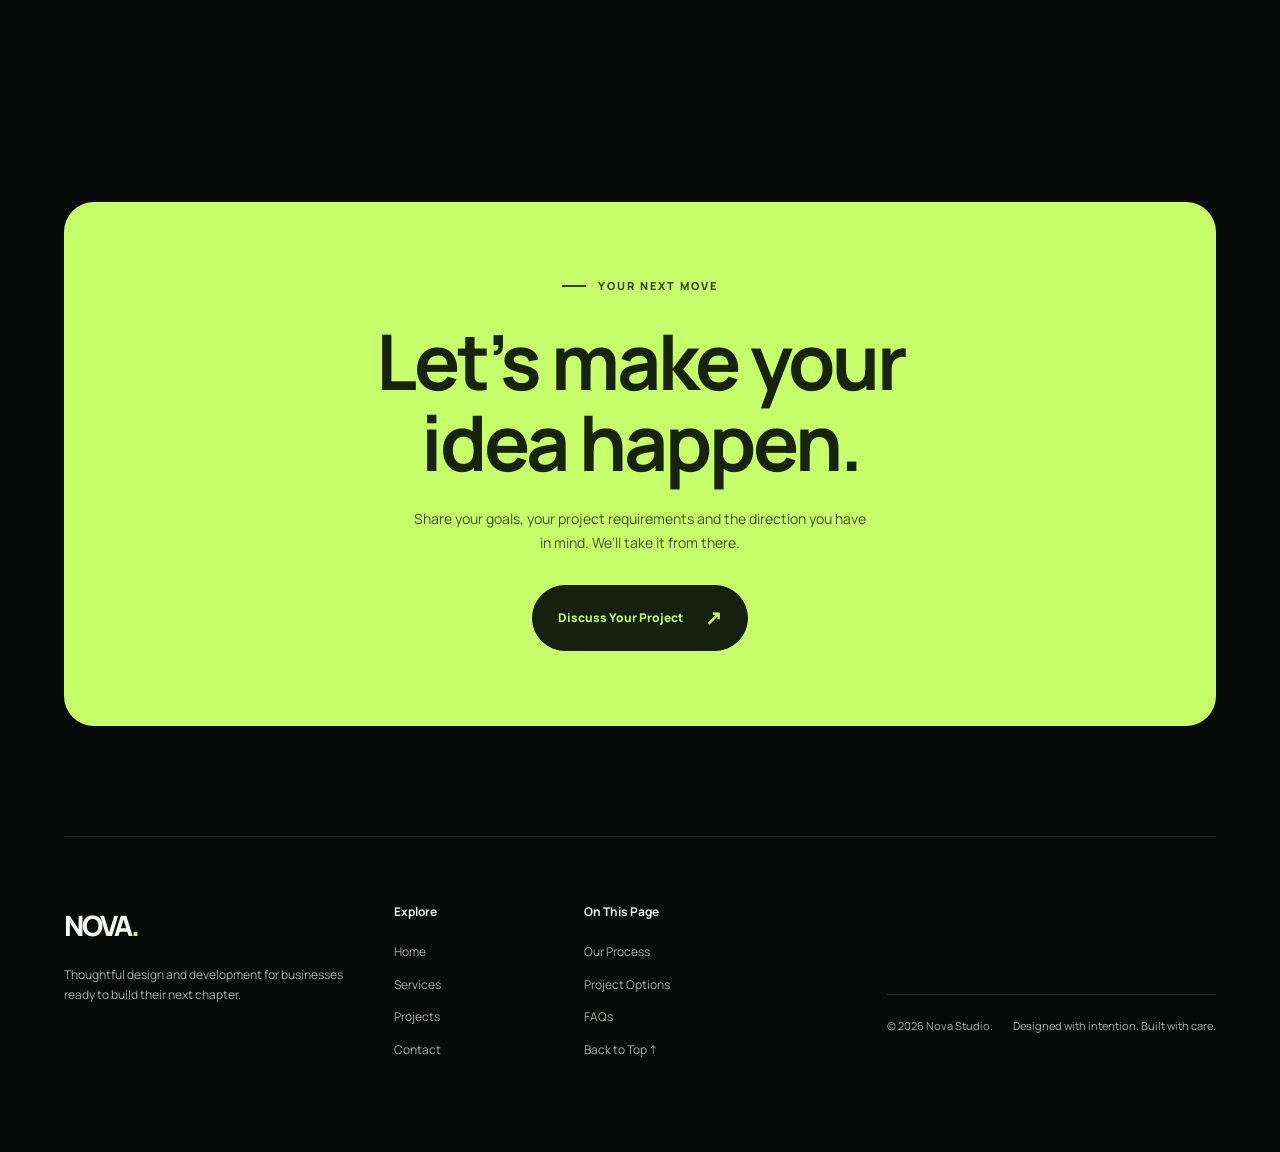
==== commit 3deda534: "Frontend ready" ====
--- a/service.html
+++ b/service.html
@@ -3,7 +3,7 @@
 <head>
   <meta charset="UTF-8">
   <meta name="viewport" content="width=device-width, initial-scale=1.0">
-[new branch] frontend -> frontend
+
   <title>Services — Nova Studio</title>
   <meta
     name="description"
@@ -753,10 +753,12 @@
     </div>
   </footer>
 
-
-
-    <script src="js/script.js" defer></script>
-
+  <!--
+    Your teammate can create services.js later.
+    Add this line when the file exists:
+
+    <script src="services.js" defer></script>
+  -->
 
 </body>
 </html>
--- a/css/style.css
+++ b/css/style.css
@@ -0,0 +1,2079 @@
+@import url("https://fonts.googleapis.com/css2?family=Manrope:wght@400;500;600;700;800&display=swap");
+
+:root {
+  --bg: #090b10;
+  --surface: #12151e;
+  --text: #f5f6fa;
+  --muted: #a1a7b8;
+  --accent: #c6ff6b;
+  --border: rgba(255, 255, 255, 0.1);
+}
+
+* {
+  margin: 0;
+  padding: 0;
+  box-sizing: border-box;
+}
+
+html {
+  scroll-behavior: smooth;
+  scroll-padding-top: 100px;
+}
+
+body {
+  font-family: "Manrope", sans-serif;
+  background: var(--bg);
+  color: var(--text);
+  line-height: 1.6;
+  overflow-x: hidden;
+}
+
+a {
+  color: inherit;
+  text-decoration: none;
+}
+
+button {
+  font: inherit;
+  cursor: pointer;
+}
+
+button,
+a {
+  -webkit-tap-highlight-color: transparent;
+}
+
+a:focus-visible,
+button:focus-visible {
+  outline: 3px solid var(--accent);
+  outline-offset: 6px;
+}
+
+::selection {
+  background: var(--accent);
+  color: var(--bg);
+}
+
+[hidden] {
+  display: none !important;
+}
+
+.section {
+  width: min(1180px, 90%);
+  margin: 0 auto;
+  padding: 110px 0;
+  position: relative;
+}
+
+.accent-text {
+  color: var(--accent);
+}
+
+.eyebrow {
+  color: var(--accent);
+  font-size: 12px;
+  font-weight: 800;
+  letter-spacing: 3px;
+  text-transform: uppercase;
+  margin-bottom: 20px;
+}
+
+/* Background */
+
+.background-shapes {
+  position: fixed;
+  inset: 0;
+  overflow: hidden;
+  pointer-events: none;
+  z-index: -1;
+}
+
+.shape {
+  position: absolute;
+  border-radius: 50%;
+  filter: blur(90px);
+  opacity: 0.1;
+}
+
+.shape-one {
+  width: 430px;
+  height: 430px;
+  background: var(--accent);
+  top: -180px;
+  right: -100px;
+}
+
+.shape-two {
+  width: 350px;
+  height: 350px;
+  background: #7664ff;
+  top: 45%;
+  left: -200px;
+}
+
+.shape-three {
+  width: 300px;
+  height: 300px;
+  background: #59caff;
+  bottom: -200px;
+  right: 10%;
+}
+
+/* Navigation */
+
+.header {
+  position: sticky;
+  top: 0;
+  z-index: 100;
+  background: rgba(9, 11, 16, 0.85);
+  border-bottom: 1px solid var(--border);
+  backdrop-filter: blur(20px);
+  transition: background 0.3s, box-shadow 0.3s;
+}
+
+.header.scrolled {
+  background: rgba(9, 11, 16, 0.97);
+  box-shadow: 0 10px 30px rgba(0, 0, 0, 0.25);
+}
+
+.navbar {
+  width: min(1180px, 90%);
+  min-height: 86px;
+  margin: auto;
+  display: flex;
+  align-items: center;
+  justify-content: space-between;
+  gap: 24px;
+}
+
+.logo {
+  font-size: 28px;
+  font-weight: 800;
+  letter-spacing: -1.5px;
+}
+
+.logo span {
+  color: var(--accent);
+}
+
+.nav-links {
+  display: flex;
+  align-items: center;
+  gap: 30px;
+  list-style: none;
+}
+
+.nav-links a {
+  font-size: 13px;
+  font-weight: 600;
+  color: var(--muted);
+  transition: color 0.25s;
+}
+
+.nav-links a:hover,
+.nav-links a.active {
+  color: var(--accent);
+}
+
+.menu-toggle {
+  border: 1px solid var(--border);
+  border-radius: 8px;
+  padding: 6px 12px;
+  background: var(--surface);
+  color: var(--text);
+  font-size: 24px;
+}
+
+/* Buttons */
+
+.btn {
+  display: inline-flex;
+  align-items: center;
+  justify-content: center;
+  gap: 12px;
+  padding: 15px 26px;
+  border: 1px solid transparent;
+  border-radius: 50px;
+  font-size: 13px;
+  font-weight: 800;
+  transition:
+    transform 0.25s,
+    background 0.25s,
+    box-shadow 0.25s;
+}
+
+.btn:hover {
+  transform: translateY(-4px);
+}
+
+.btn-primary,
+.btn-small {
+  background: var(--accent);
+  color: #101608;
+}
+
+.btn-primary:hover,
+.btn-small:hover {
+  background: #d5ff99;
+  box-shadow: 0 10px 35px rgba(198, 255, 107, 0.18);
+}
+
+.btn-small {
+  padding: 11px 21px;
+  font-size: 12px;
+}
+
+.btn-secondary {
+  border-color: var(--border);
+  color: var(--text);
+  background: rgba(255, 255, 255, 0.02);
+}
+
+.btn-secondary:hover {
+  background: rgba(255, 255, 255, 0.08);
+}
+
+/* Hero */
+
+.hero {
+  min-height: calc(100svh - 86px);
+  display: grid;
+  grid-template-columns: 1.15fr 1fr;
+  align-items: center;
+  gap: 70px;
+  padding-top: 90px;
+  padding-bottom: 120px;
+}
+
+.hero-title {
+  max-width: 670px;
+  font-size: clamp(42px, 5.5vw, 76px);
+  line-height: 1.08;
+  font-weight: 800;
+  letter-spacing: -3px;
+  margin-bottom: 26px;
+}
+
+.hero-title .accent-text {
+  display: block;
+}
+
+.hero-description {
+  max-width: 470px;
+  color: var(--muted);
+  font-size: 15px;
+  line-height: 1.9;
+}
+
+.hero-actions {
+  display: flex;
+  flex-wrap: wrap;
+  gap: 14px;
+  margin-top: 32px;
+}
+
+.hero-stats {
+  display: flex;
+  gap: 34px;
+  margin-top: 48px;
+  padding-top: 28px;
+  border-top: 1px solid var(--border);
+}
+
+.stat {
+  display: flex;
+  flex-direction: column;
+  gap: 4px;
+}
+
+.stat strong {
+  font-size: 31px;
+  line-height: 1.2;
+  letter-spacing: -1px;
+}
+
+.stat span {
+  color: var(--muted);
+  font-size: 10px;
+}
+
+/* Hero artwork */
+
+.hero-visual {
+  min-height: 430px;
+  display: grid;
+  place-items: center;
+  position: relative;
+  isolation: isolate;
+}
+
+.visual-card {
+  position: relative;
+  width: min(340px, 90%);
+  min-height: 360px;
+  padding: 30px;
+  border: 1px solid rgba(198, 255, 107, 0.25);
+  border-radius: 24px;
+  background: linear-gradient(145deg, #242d23, #141a18 60%, #101412);
+  box-shadow:
+    0 35px 80px rgba(0, 0, 0, 0.5),
+    inset 0 1px 0 rgba(255, 255, 255, 0.06);
+  transform: rotate(-7deg);
+}
+
+.card-label {
+  color: #c4d2bf;
+  font-size: 10px;
+  letter-spacing: 2px;
+  text-transform: uppercase;
+}
+
+.visual-symbol {
+  color: var(--accent);
+  font-size: 130px;
+  line-height: 1.3;
+  text-align: center;
+  text-shadow: 0 0 45px rgba(198, 255, 107, 0.3);
+}
+
+.visual-card h2 {
+  font-size: 24px;
+  letter-spacing: -1px;
+}
+
+.visual-card p {
+  color: var(--muted);
+  font-size: 12px;
+  margin-top: 6px;
+}
+
+.visual-card-footer {
+  display: flex;
+  justify-content: space-between;
+  align-items: center;
+  gap: 12px;
+  margin-top: 25px;
+  padding-top: 16px;
+  border-top: 1px solid var(--border);
+  font-size: 10px;
+}
+
+.visual-card-footer span:last-child {
+  color: var(--accent);
+  font-size: 24px;
+}
+
+.orbit {
+  position: absolute;
+  width: 400px;
+  height: 400px;
+  max-width: 100%;
+  border: 1px solid rgba(198, 255, 107, 0.12);
+  border-radius: 50%;
+  z-index: -1;
+}
+
+.orbit-two {
+  width: 470px;
+  height: 470px;
+  border-style: dashed;
+  opacity: 0.5;
+}
+
+.floating-badge {
+  position: absolute;
+  display: flex;
+  align-items: center;
+  gap: 10px;
+  padding: 14px 18px;
+  border: 1px solid var(--border);
+  border-radius: 12px;
+  background: rgba(24, 29, 34, 0.95);
+  box-shadow: 0 15px 40px rgba(0, 0, 0, 0.3);
+  font-size: 11px;
+  font-weight: 700;
+}
+
+.floating-badge span {
+  color: var(--accent);
+  font-size: 20px;
+}
+
+.badge-one {
+  top: 45px;
+  right: -5px;
+}
+
+.badge-two {
+  bottom: 35px;
+  left: -15px;
+}
+
+.scroll-indicator {
+  position: absolute;
+  bottom: 25px;
+  left: 0;
+  display: flex;
+  align-items: center;
+  gap: 18px;
+  color: var(--muted);
+  font-size: 10px;
+  letter-spacing: 1px;
+}
+
+.scroll-indicator span {
+  color: var(--accent);
+  font-size: 22px;
+}
+
+/* Section headings */
+
+.section-heading {
+  max-width: 650px;
+  margin-bottom: 48px;
+}
+
+.section-heading h2,
+.contact h2 {
+  font-size: clamp(32px, 4vw, 50px);
+  line-height: 1.2;
+  letter-spacing: -2px;
+  margin-bottom: 18px;
+}
+
+.section-heading > p:last-child {
+  color: var(--muted);
+  font-size: 14px;
+}
+
+/* Services */
+
+.services {
+  border-top: 1px solid var(--border);
+}
+
+.services-grid {
+  display: grid;
+  grid-template-columns: repeat(3, minmax(0, 1fr));
+  gap: 22px;
+}
+
+.service-card {
+  position: relative;
+  padding: 34px 28px;
+  border: 1px solid var(--border);
+  border-radius: 18px;
+  background: linear-gradient(145deg, #151923, #0e1118);
+  transition:
+    transform 0.3s,
+    border-color 0.3s,
+    box-shadow 0.3s;
+}
+
+.service-card:hover {
+  transform: translateY(-9px);
+  border-color: rgba(198, 255, 107, 0.4);
+  box-shadow: 0 20px 40px rgba(0, 0, 0, 0.25);
+}
+
+.service-number {
+  position: absolute;
+  top: 24px;
+  right: 24px;
+  color: #656d7d;
+  font-size: 11px;
+}
+
+.service-icon {
+  display: inline-grid;
+  place-items: center;
+  width: 55px;
+  height: 55px;
+  margin-bottom: 28px;
+  border: 1px solid rgba(198, 255, 107, 0.2);
+  border-radius: 14px;
+  background: rgba(198, 255, 107, 0.06);
+  color: var(--accent);
+  font-size: 29px;
+}
+
+.service-card h3 {
+  font-size: 20px;
+  margin-bottom: 13px;
+  letter-spacing: -0.5px;
+}
+
+.service-card p {
+  color: var(--muted);
+  font-size: 13px;
+  line-height: 1.9;
+  margin-bottom: 26px;
+}
+
+.text-link {
+  display: inline-flex;
+  align-items: center;
+  gap: 12px;
+  color: var(--accent);
+  font-size: 11px;
+  font-weight: 700;
+}
+
+/* Projects */
+
+.projects {
+  border-top: 1px solid var(--border);
+}
+
+.projects-grid {
+  display: grid;
+  grid-template-columns: repeat(2, minmax(0, 1fr));
+  gap: 30px;
+}
+
+.project-card {
+  min-width: 0;
+}
+
+.project-preview {
+  min-height: 330px;
+  padding: 30px;
+  border: 1px solid var(--border);
+  border-radius: 20px;
+  overflow: hidden;
+  position: relative;
+  display: flex;
+  flex-direction: column;
+  align-items: flex-start;
+  justify-content: space-between;
+  transition: transform 0.35s, box-shadow 0.35s;
+}
+
+.project-preview::after {
+  content: "";
+  position: absolute;
+  width: 250px;
+  height: 250px;
+  border: 40px solid rgba(255, 255, 255, 0.07);
+  border-radius: 50%;
+  right: -80px;
+  bottom: -90px;
+  pointer-events: none;
+}
+
+.project-preview:hover {
+  transform: translateY(-6px);
+  box-shadow: 0 20px 50px rgba(0, 0, 0, 0.3);
+}
+
+.project-preview-one {
+  background: linear-gradient(135deg, #d7faab, #8fbc61);
+  color: #17250d;
+}
+
+.project-preview-two {
+  background: linear-gradient(135deg, #b8b1ff, #7664cf);
+  color: #211744;
+}
+
+.project-category {
+  padding: 7px 12px;
+  border: 1px solid currentColor;
+  border-radius: 30px;
+  font-size: 9px;
+  font-weight: 700;
+  letter-spacing: 1px;
+  text-transform: uppercase;
+}
+
+.project-preview h3 {
+  font-size: clamp(42px, 5vw, 70px);
+  line-height: 0.95;
+  letter-spacing: -4px;
+  font-weight: 800;
+  margin: 25px 0;
+}
+
+.project-preview-caption {
+  font-size: 11px;
+  font-weight: 600;
+}
+
+.project-info {
+  display: flex;
+  justify-content: space-between;
+  align-items: center;
+  gap: 20px;
+  padding: 20px 4px;
+}
+
+.project-info h3 {
+  font-size: 17px;
+  margin-bottom: 5px;
+}
+
+.project-info p {
+  color: var(--muted);
+  font-size: 11px;
+}
+
+.project-info > span {
+  color: var(--accent);
+  font-size: 26px;
+}
+
+/* Contact */
+
+.contact {
+  text-align: center;
+  border-top: 1px solid var(--border);
+}
+
+.contact-content {
+  max-width: 750px;
+  margin: auto;
+  padding: 50px 20px;
+  border: 1px solid var(--border);
+  border-radius: 26px;
+  background:
+    radial-gradient(
+      ellipse at top,
+      rgba(198, 255, 107, 0.08),
+      transparent 65%
+    ),
+    var(--surface);
+}
+
+.contact-content > p:not(.eyebrow) {
+  color: var(--muted);
+  font-size: 14px;
+  max-width: 440px;
+  margin: 0 auto 28px;
+}
+
+/* Footer */
+
+.footer {
+  width: min(1180px, 90%);
+  margin: auto;
+  padding: 30px 0;
+  border-top: 1px solid var(--border);
+  display: flex;
+  justify-content: space-between;
+  align-items: center;
+  gap: 20px;
+}
+
+.footer p,
+.footer > a:last-child {
+  color: var(--muted);
+  font-size: 11px;
+}
+
+.footer > a:last-child:hover {
+  color: var(--accent);
+}
+
+.back-to-top {
+  position: fixed;
+  bottom: 25px;
+  right: 25px;
+  width: 45px;
+  height: 45px;
+  border: none;
+  border-radius: 50%;
+  background: var(--accent);
+  color: var(--bg);
+  font-size: 24px;
+  z-index: 90;
+  box-shadow: 0 5px 25px rgba(0, 0, 0, 0.3);
+}
+
+/*
+  Optional JS animation hooks.
+  JS should add "reveal-ready" only after its observer is ready,
+  then add "is-visible" when each element enters the viewport.
+  Content remains visible without JS.
+*/
+
+.reveal.reveal-ready {
+  opacity: 0;
+  transform: translateY(28px);
+  transition: opacity 0.7s ease, transform 0.7s ease;
+}
+
+.reveal.reveal-ready[data-animation="fade-left"] {
+  transform: translateX(28px);
+}
+
+.reveal.reveal-ready.is-visible {
+  opacity: 1;
+  transform: translate(0, 0);
+}
+
+/* Tablets */
+
+@media (max-width: 1000px) {
+  .hero {
+    gap: 30px;
+  }
+
+  .hero-title {
+    letter-spacing: -2px;
+  }
+
+  .hero-stats {
+    gap: 22px;
+  }
+
+  .visual-card {
+    width: 280px;
+    padding: 25px;
+  }
+
+  .badge-one {
+    right: 0;
+  }
+
+  .badge-two {
+    left: 0;
+  }
+
+  .services-grid {
+    gap: 15px;
+  }
+
+  .service-card {
+    padding: 30px 22px;
+  }
+}
+
+/* Mobile */
+
+@media (max-width: 760px) {
+  .section {
+    padding: 70px 0;
+  }
+
+  .navbar {
+    min-height: 75px;
+    flex-wrap: wrap;
+    gap: 14px;
+    padding: 15px 0;
+  }
+
+  .navbar > .btn-small {
+    display: none;
+  }
+
+  .nav-links {
+    width: 100%;
+    justify-content: center;
+    flex-wrap: wrap;
+    gap: 20px;
+    padding: 10px 0;
+  }
+
+  /*
+    When JS enables the menu, it can add "menu-enabled" to nav
+    and toggle "is-open" on the links.
+  */
+
+  .navbar.menu-enabled .nav-links {
+    display: none;
+  }
+
+  .navbar.menu-enabled .nav-links.is-open {
+    display: flex;
+  }
+
+  .hero {
+    grid-template-columns: 1fr;
+    gap: 40px;
+    padding-top: 55px;
+    padding-bottom: 90px;
+  }
+
+  .hero-title {
+    font-size: clamp(42px, 9vw, 66px);
+  }
+
+  .hero-description {
+    max-width: 550px;
+  }
+
+  .hero-stats {
+    justify-content: space-between;
+    gap: 15px;
+  }
+
+  .hero-visual {
+    min-height: 430px;
+    width: min(430px, 100%);
+    margin: auto;
+  }
+
+  .visual-card {
+    width: min(310px, 85%);
+  }
+
+  .badge-one {
+    top: 35px;
+    right: 0;
+  }
+
+  .badge-two {
+    bottom: 30px;
+    left: 0;
+  }
+
+  .scroll-indicator {
+    bottom: 15px;
+  }
+
+  .services-grid,
+  .projects-grid {
+    grid-template-columns: 1fr;
+  }
+
+  .service-card {
+    padding: 32px;
+  }
+
+  .section-heading h2,
+  .contact h2 {
+    letter-spacing: -1px;
+  }
+
+  .project-preview {
+    min-height: 350px;
+  }
+
+  .project-preview h3 {
+    font-size: 65px;
+  }
+
+  .footer {
+    flex-wrap: wrap;
+    justify-content: center;
+    text-align: center;
+  }
+
+  .footer .logo {
+    width: 100%;
+  }
+}
+
+@media (max-width: 400px) {
+  .hero-title {
+    font-size: 40px;
+  }
+
+  .hero-actions {
+    flex-direction: column;
+    align-items: stretch;
+  }
+
+  .stat strong {
+    font-size: 26px;
+  }
+
+  .stat span {
+    font-size: 9px;
+  }
+
+  .floating-badge {
+    padding: 10px;
+    font-size: 9px;
+  }
+
+  .project-preview {
+    padding: 24px;
+    min-height: 300px;
+  }
+
+  .project-preview h3 {
+    font-size: 52px;
+  }
+}
+
+/* Respect reduced motion preferences */
+
+@media (prefers-reduced-motion: reduce) {
+  html {
+    scroll-behavior: auto;
+  }
+
+  *,
+  *::before,
+  *::after {
+    animation: none !important;
+    transition: none !important;
+  }
+
+  .reveal.reveal-ready,
+  .reveal.reveal-ready[data-animation="fade-left"] {
+    opacity: 1 !important;
+    transform: none !important;
+  }
+}
+    @import url("https://fonts.googleapis.com/css2?family=Manrope:wght@400;500;600;700;800&display=swap");
+
+    :root {
+      --bg: #090b0a;
+      --surface: #111512;
+      --surface-light: #181e19;
+      --accent: #c6ff6b;
+      --purple: #c1afff;
+      --text: #f3f5ee;
+      --muted: #a4afa6;
+      --border: rgba(255,255,255,.12);
+      --radius: 24px;
+    }
+
+    * {
+      box-sizing: border-box;
+      margin: 0;
+      padding: 0;
+    }
+
+    html {
+      scroll-behavior: smooth;
+      scroll-padding-top: 100px;
+    }
+
+    body {
+      background: var(--bg);
+      color: var(--text);
+      font-family: "Manrope", sans-serif;
+      line-height: 1.7;
+      overflow-x: hidden;
+    }
+
+    a {
+      color: inherit;
+      text-decoration: none;
+    }
+
+    button,
+    input,
+    textarea {
+      font: inherit;
+    }
+
+    button {
+      cursor: pointer;
+    }
+
+    a:focus-visible,
+    button:focus-visible,
+    summary:focus-visible {
+      outline: 3px solid var(--accent);
+      outline-offset: 6px;
+    }
+
+    ::selection {
+      background: var(--accent);
+      color: var(--bg);
+    }
+
+    [hidden] {
+      display: none !important;
+    }
+
+    .container {
+      width: min(1200px, 90%);
+      margin-inline: auto;
+    }
+
+    .section {
+      padding-block: 110px;
+    }
+
+    .section-border {
+      border-top: 1px solid var(--border);
+    }
+
+    .eyebrow {
+      display: flex;
+      align-items: center;
+      gap: 12px;
+      color: var(--accent);
+      font-size: 11px;
+      font-weight: 800;
+      text-transform: uppercase;
+      letter-spacing: 2px;
+      margin-bottom: 24px;
+    }
+
+    .eyebrow::before {
+      content: "";
+      width: 24px;
+      height: 2px;
+      background: currentColor;
+    }
+
+    .accent {
+      color: var(--accent);
+    }
+
+    .muted {
+      color: var(--muted);
+    }
+
+    .section-heading {
+      display: grid;
+      grid-template-columns: 1.4fr 1fr;
+      align-items: end;
+      gap: 60px;
+      margin-bottom: 55px;
+    }
+
+    .section-heading h2 {
+      font-size: clamp(34px, 4.5vw, 62px);
+      line-height: 1.12;
+      letter-spacing: -2.5px;
+      max-width: 700px;
+    }
+
+    .section-heading > p {
+      color: var(--muted);
+      max-width: 400px;
+      font-size: 14px;
+    }
+
+    .btn {
+      display: inline-flex;
+      align-items: center;
+      justify-content: center;
+      gap: 22px;
+      padding: 15px 25px;
+      border: 1px solid var(--border);
+      border-radius: 100px;
+      background: transparent;
+      color: var(--text);
+      font-size: 12px;
+      font-weight: 800;
+      transition: transform .25s, background .25s, box-shadow .25s;
+    }
+
+    .btn:hover {
+      transform: translateY(-4px);
+      background: var(--surface-light);
+    }
+
+    .btn-primary {
+      background: var(--accent);
+      color: #142008;
+      border-color: var(--accent);
+    }
+
+    .btn-primary:hover {
+      background: #d5ff96;
+      box-shadow: 0 12px 35px #c6ff6b20;
+    }
+
+    .btn .arrow {
+      font-size: 20px;
+    }
+
+    /* Navigation */
+
+    .header {
+      position: sticky;
+      top: 0;
+      z-index: 100;
+      background: rgba(9,11,10,.9);
+      backdrop-filter: blur(18px);
+      border-bottom: 1px solid var(--border);
+    }
+
+    .navbar {
+      min-height: 85px;
+      display: flex;
+      justify-content: space-between;
+      align-items: center;
+      gap: 25px;
+    }
+
+    .logo {
+      font-size: 28px;
+      font-weight: 800;
+      letter-spacing: -2px;
+    }
+
+    .logo span {
+      color: var(--accent);
+    }
+
+    .nav-links {
+      display: flex;
+      flex-wrap: wrap;
+      gap: 30px;
+      list-style: none;
+    }
+
+    .nav-links a {
+      color: var(--muted);
+      font-size: 12px;
+      font-weight: 700;
+      transition: color .2s;
+    }
+
+    .nav-links a:hover,
+    .nav-links a[aria-current="page"] {
+      color: var(--accent);
+    }
+
+    /* Hero */
+
+    .hero {
+      position: relative;
+      padding-top: 95px;
+      padding-bottom: 65px;
+      overflow: hidden;
+    }
+
+    .hero::before {
+      content: "";
+      position: absolute;
+      width: 600px;
+      height: 600px;
+      top: -230px;
+      right: -250px;
+      background: radial-gradient(circle, #c6ff6b15, transparent 65%);
+      pointer-events: none;
+    }
+
+    .hero-grid {
+      display: grid;
+      grid-template-columns: 1.3fr 1fr;
+      gap: 70px;
+      align-items: center;
+    }
+
+    .hero h1 {
+      font-size: clamp(50px, 6.7vw, 92px);
+      line-height: 1.02;
+      letter-spacing: -5px;
+      margin-bottom: 30px;
+    }
+
+    .hero h1 span {
+      display: block;
+    }
+
+    .hero-copy {
+      max-width: 430px;
+      font-size: 14px;
+      color: var(--muted);
+    }
+
+    .hero-actions {
+      display: flex;
+      flex-wrap: wrap;
+      gap: 12px;
+      margin-top: 30px;
+    }
+
+    .hero-art {
+      position: relative;
+      min-height: 430px;
+      display: grid;
+      place-items: center;
+      isolation: isolate;
+    }
+
+    .orbit {
+      position: absolute;
+      width: 360px;
+      height: 360px;
+      border: 1px solid #c6ff6b25;
+      border-radius: 50%;
+      z-index: -1;
+    }
+
+    .orbit-two {
+      width: 440px;
+      height: 440px;
+      border-style: dashed;
+      opacity: .55;
+    }
+
+    .art-panel {
+      width: 310px;
+      padding: 25px;
+      border-radius: 26px;
+      border: 1px solid #c6ff6b40;
+      background: linear-gradient(150deg, #283324, #111712);
+      box-shadow: 0 35px 80px #0008;
+      transform: rotate(-8deg);
+    }
+
+    .panel-top,
+    .panel-bottom {
+      display: flex;
+      align-items: center;
+      justify-content: space-between;
+      gap: 15px;
+      font-size: 10px;
+    }
+
+    .panel-top {
+      text-transform: uppercase;
+      letter-spacing: 1.5px;
+      color: #c4d2bc;
+    }
+
+    .art-star {
+      color: var(--accent);
+      text-align: center;
+      font-size: 170px;
+      line-height: 1.3;
+      text-shadow: 0 0 60px #c6ff6b25;
+    }
+
+    .art-panel h2 {
+      font-size: 27px;
+      line-height: 1.2;
+      letter-spacing: -1px;
+      margin-bottom: 23px;
+    }
+
+    .panel-bottom {
+      border-top: 1px solid var(--border);
+      padding-top: 15px;
+      color: var(--muted);
+    }
+
+    .floating-label {
+      position: absolute;
+      padding: 12px 16px;
+      border: 1px solid var(--border);
+      border-radius: 12px;
+      background: #181e19;
+      box-shadow: 0 15px 35px #0005;
+      font-size: 11px;
+      font-weight: 700;
+    }
+
+    .label-one {
+      top: 45px;
+      right: 0;
+    }
+
+    .label-two {
+      bottom: 35px;
+      left: 0;
+      color: var(--accent);
+    }
+
+    .hero-bottom {
+      margin-top: 70px;
+      padding-top: 25px;
+      border-top: 1px solid var(--border);
+      display: flex;
+      justify-content: space-between;
+      gap: 20px;
+      color: var(--muted);
+      font-size: 11px;
+    }
+
+    /* Service ribbon */
+
+    .service-ribbon {
+      background: var(--accent);
+      color: #16200e;
+      padding-block: 21px;
+      overflow: hidden;
+    }
+
+    .ribbon-track {
+      display: flex;
+      align-items: center;
+      justify-content: center;
+      flex-wrap: wrap;
+      gap: 20px 35px;
+      font-size: 15px;
+      font-weight: 800;
+    }
+
+    .ribbon-track .star {
+      font-size: 24px;
+    }
+
+    /* Services */
+
+    .services-grid {
+      display: grid;
+      grid-template-columns: repeat(3, minmax(0,1fr));
+      gap: 20px;
+    }
+
+    .service-card {
+      position: relative;
+      padding: 30px;
+      border: 1px solid var(--border);
+      border-radius: var(--radius);
+      background: linear-gradient(145deg, #171d18, #101411);
+      transition: transform .3s, border-color .3s, box-shadow .3s;
+    }
+
+    .service-card:hover {
+      transform: translateY(-8px);
+      border-color: #c6ff6b65;
+      box-shadow: 0 20px 45px #0004;
+    }
+
+    .card-top {
+      display: flex;
+      justify-content: space-between;
+      align-items: center;
+      margin-bottom: 45px;
+    }
+
+    .service-icon {
+      width: 52px;
+      height: 52px;
+      display: grid;
+      place-items: center;
+      background: #c6ff6b0c;
+      border: 1px solid #c6ff6b30;
+      border-radius: 14px;
+      color: var(--accent);
+      font-size: 27px;
+    }
+
+    .service-number {
+      color: #7d897e;
+      font-size: 11px;
+    }
+
+    .service-card h3 {
+      font-size: 23px;
+      line-height: 1.3;
+      letter-spacing: -.7px;
+      margin-bottom: 15px;
+    }
+
+    .service-card > p {
+      color: var(--muted);
+      font-size: 13px;
+      margin-bottom: 25px;
+    }
+
+    .feature-list {
+      list-style: none;
+      border-top: 1px solid var(--border);
+      padding-top: 20px;
+      display: grid;
+      gap: 10px;
+      margin-bottom: 30px;
+    }
+
+    .feature-list li {
+      display: flex;
+      align-items: baseline;
+      gap: 10px;
+      color: #c4ccc3;
+      font-size: 12px;
+    }
+
+    .feature-list li::before {
+      content: "↗";
+      color: var(--accent);
+    }
+
+    .text-link {
+      display: inline-flex;
+      align-items: center;
+      gap: 20px;
+      font-size: 11px;
+      font-weight: 800;
+      color: var(--accent);
+    }
+
+    /* Featured service */
+
+    .feature-panel {
+      display: grid;
+      grid-template-columns: 1fr 1fr;
+      border: 1px solid var(--border);
+      border-radius: 30px;
+      overflow: hidden;
+      background: var(--surface);
+    }
+
+    .feature-art {
+      min-height: 500px;
+      background: var(--purple);
+      padding: 45px;
+      display: flex;
+      align-items: center;
+      justify-content: center;
+      overflow: hidden;
+    }
+
+    .browser-mock {
+      width: 100%;
+      border: 1px solid #0003;
+      background: #f4f0ff;
+      color: #241938;
+      border-radius: 15px;
+      overflow: hidden;
+      box-shadow: 20px 25px 0 #25173d20;
+      transform: rotate(-5deg);
+    }
+
+    .browser-bar {
+      display: flex;
+      gap: 6px;
+      padding: 15px;
+      border-bottom: 1px solid #0002;
+    }
+
+    .browser-bar span {
+      width: 7px;
+      height: 7px;
+      background: #9e8fba;
+      border-radius: 50%;
+    }
+
+    .browser-content {
+      padding: 30px;
+    }
+
+    .browser-content > small {
+      font-size: 9px;
+      letter-spacing: 2px;
+    }
+
+    .browser-content h3 {
+      font-size: clamp(30px, 3.5vw, 48px);
+      line-height: 1.05;
+      letter-spacing: -2px;
+      margin: 25px 0;
+    }
+
+    .mock-grid {
+      display: grid;
+      grid-template-columns: repeat(3, 1fr);
+      gap: 10px;
+    }
+
+    .mock-grid span {
+      display: grid;
+      place-items: center;
+      min-height: 85px;
+      border-radius: 8px;
+      background: #ded5ee;
+      font-size: 32px;
+    }
+
+    .mock-grid span:nth-child(2) {
+      background: #c6ff6b;
+    }
+
+    .feature-copy {
+      padding: 50px;
+      align-self: center;
+    }
+
+    .feature-copy h2 {
+      font-size: clamp(30px, 3.5vw, 46px);
+      line-height: 1.15;
+      letter-spacing: -1.5px;
+      margin-bottom: 20px;
+    }
+
+    .feature-copy > p:not(.eyebrow) {
+      color: var(--muted);
+      font-size: 13px;
+      margin-bottom: 25px;
+    }
+
+    /* Process */
+
+    .process-grid {
+      display: grid;
+      grid-template-columns: repeat(4, minmax(0, 1fr));
+      gap: 25px;
+    }
+
+    .process-step {
+      border-top: 1px solid var(--border);
+      padding-top: 25px;
+    }
+
+    .step-number {
+      display: inline-block;
+      color: var(--accent);
+      font-size: 42px;
+      font-weight: 800;
+      letter-spacing: -2px;
+      margin-bottom: 30px;
+    }
+
+    .process-step h3 {
+      font-size: 18px;
+      margin-bottom: 12px;
+    }
+
+    .process-step p {
+      font-size: 12px;
+      color: var(--muted);
+    }
+
+    /* Principles */
+
+    .principles {
+      display: grid;
+      grid-template-columns: 1fr 1fr;
+      gap: 70px;
+      align-items: start;
+    }
+
+    .principles-intro h2 {
+      font-size: clamp(35px, 4.5vw, 60px);
+      line-height: 1.12;
+      letter-spacing: -2px;
+      margin-bottom: 25px;
+    }
+
+    .principles-intro > p:last-child {
+      color: var(--muted);
+      font-size: 14px;
+      max-width: 400px;
+    }
+
+    .principle {
+      padding: 25px 0;
+      border-bottom: 1px solid var(--border);
+      display: grid;
+      grid-template-columns: 35px 1fr;
+      gap: 20px;
+    }
+
+    .principle:first-child {
+      padding-top: 0;
+    }
+
+    .principle > span {
+      color: var(--accent);
+      font-size: 13px;
+    }
+
+    .principle h3 {
+      font-size: 19px;
+      margin-bottom: 8px;
+    }
+
+    .principle p {
+      color: var(--muted);
+      font-size: 13px;
+    }
+
+    /* Packages */
+
+    .package-grid {
+      display: grid;
+      grid-template-columns: repeat(3, minmax(0, 1fr));
+      gap: 20px;
+    }
+
+    .package {
+      padding: 32px;
+      border: 1px solid var(--border);
+      border-radius: var(--radius);
+      background: var(--surface);
+      display: flex;
+      flex-direction: column;
+      align-items: flex-start;
+    }
+
+    .package.featured {
+      border-color: var(--accent);
+      background: linear-gradient(160deg, #26331b, #111512 75%);
+    }
+
+    .package-label {
+      display: inline-block;
+      min-height: 28px;
+      margin-bottom: 25px;
+      font-size: 10px;
+      letter-spacing: 1px;
+      text-transform: uppercase;
+      color: var(--accent);
+    }
+
+    .package h3 {
+      font-size: 26px;
+      letter-spacing: -1px;
+      margin-bottom: 12px;
+    }
+
+    .package > p {
+      color: var(--muted);
+      font-size: 13px;
+      margin-bottom: 25px;
+    }
+
+    .package .feature-list {
+      width: 100%;
+      flex: 1;
+    }
+
+    .package .btn {
+      width: 100%;
+    }
+
+    .package-note {
+      margin-top: 22px;
+      color: var(--muted);
+      font-size: 11px;
+    }
+
+    /* Comparison */
+
+    .table-scroll {
+      overflow-x: auto;
+      border: 1px solid var(--border);
+      border-radius: 20px;
+    }
+
+    table {
+      border-collapse: collapse;
+      width: 100%;
+      min-width: 650px;
+      text-align: left;
+      font-size: 12px;
+    }
+
+    th,
+    td {
+      padding: 22px;
+      border-bottom: 1px solid var(--border);
+    }
+
+    thead {
+      background: var(--surface-light);
+    }
+
+    th {
+      font-weight: 800;
+    }
+
+    td {
+      color: var(--muted);
+    }
+
+    tbody th {
+      font-weight: 600;
+    }
+
+    tbody tr:last-child th,
+    tbody tr:last-child td {
+      border-bottom: none;
+    }
+
+    tbody tr:hover {
+      background: #ffffff03;
+    }
+
+    /* FAQ */
+
+    .faq-layout {
+      display: grid;
+      grid-template-columns: .8fr 1.2fr;
+      gap: 80px;
+    }
+
+    .faq-intro h2 {
+      font-size: clamp(35px, 4.5vw, 58px);
+      line-height: 1.12;
+      letter-spacing: -2px;
+      margin-bottom: 25px;
+    }
+
+    .faq-intro > p:not(.eyebrow) {
+      color: var(--muted);
+      font-size: 13px;
+      margin-bottom: 25px;
+    }
+
+    .faq-item {
+      border-bottom: 1px solid var(--border);
+    }
+
+    .faq-item summary {
+      list-style: none;
+      padding: 24px 0;
+      display: flex;
+      align-items: center;
+      justify-content: space-between;
+      gap: 25px;
+      cursor: pointer;
+      font-size: 14px;
+      font-weight: 700;
+    }
+
+    .faq-item summary::-webkit-details-marker {
+      display: none;
+    }
+
+    .faq-item summary::after {
+      content: "+";
+      color: var(--accent);
+      font-size: 24px;
+      flex-shrink: 0;
+    }
+
+    .faq-item[open] summary::after {
+      content: "−";
+    }
+
+    .faq-answer {
+      padding-bottom: 25px;
+      padding-right: 30px;
+      color: var(--muted);
+      font-size: 13px;
+    }
+
+    /* Contact */
+
+    .contact-panel {
+      position: relative;
+      padding: 75px 45px;
+      text-align: center;
+      border-radius: 30px;
+      background: var(--accent);
+      color: #18230e;
+      overflow: hidden;
+    }
+
+    .contact-panel .eyebrow {
+      color: #344524;
+      justify-content: center;
+    }
+
+    .contact-panel h2 {
+      position: relative;
+      font-size: clamp(40px, 6vw, 78px);
+      line-height: 1.06;
+      letter-spacing: -3px;
+      max-width: 800px;
+      margin: 0 auto 25px;
+    }
+
+    .contact-panel > p:not(.eyebrow) {
+      max-width: 460px;
+      margin: 0 auto 30px;
+      font-size: 14px;
+      color: #40532c;
+    }
+
+    .contact-panel .btn {
+      background: #15200f;
+      color: var(--accent);
+      border-color: #15200f;
+    }
+
+    .contact-panel .btn:hover {
+      background: #283b1c;
+    }
+
+    /* Footer */
+
+    .footer {
+      padding-top: 65px;
+      padding-bottom: 25px;
+    }
+
+    .footer-grid {
+      display: grid;
+      grid-template-columns: 2fr 1fr 1fr;
+      gap: 50px;
+      margin-bottom: 55px;
+    }
+
+    .footer-brand p {
+      color: var(--muted);
+      font-size: 12px;
+      max-width: 280px;
+      margin-top: 15px;
+    }
+
+    .footer-column h3 {
+      font-size: 12px;
+      margin-bottom: 20px;
+    }
+
+    .footer-column a {
+      display: block;
+      width: fit-content;
+      color: var(--muted);
+      font-size: 12px;
+      margin-bottom: 12px;
+    }
+
+    .footer-column a:hover {
+      color: var(--accent);
+    }
+
+    .footer-bottom {
+      border-top: 1px solid var(--border);
+      padding-top: 22px;
+      display: flex;
+      justify-content: space-between;
+      gap: 20px;
+      color: var(--muted);
+      font-size: 10px;
+    }
+
+    /*
+      FRONTEND JS HOOKS
+
+      Scroll reveals:
+      After preparing an IntersectionObserver, add "reveal-ready"
+      to individual .reveal elements. Add "is-visible" when seen.
+
+      Tilt:
+      Use .tilt-card for pointer-based transforms.
+      Animate an inner element to avoid overriding reveal transforms.
+
+      Floating artwork:
+      Animate [data-float] with requestAnimationFrame or Web Animations.
+
+      Keep content visible when JS is unavailable.
+    */
+
+    .reveal.reveal-ready {
+      opacity: 0;
+      transform: translateY(35px);
+      transition: opacity .75s ease, transform .75s ease;
+    }
+
+    .reveal.reveal-ready.is-visible {
+      opacity: 1;
+      transform: translateY(0);
+    }
+
+    /* Responsive */
+
+    @media (max-width: 1050px) {
+      .hero-grid {
+        gap: 30px;
+      }
+
+      .hero h1 {
+        letter-spacing: -3px;
+      }
+
+      .orbit {
+        width: 290px;
+        height: 290px;
+      }
+
+      .orbit-two {
+        width: 350px;
+        height: 350px;
+      }
+
+      .art-panel {
+        width: 270px;
+      }
+
+      .services-grid {
+        grid-template-columns: repeat(2, minmax(0,1fr));
+      }
+
+      .package {
+        padding: 25px;
+      }
+
+      .feature-copy {
+        padding: 35px;
+      }
+
+      .feature-art {
+        padding: 30px;
+      }
+    }
+
+    @media (max-width: 760px) {
+      .section {
+        padding-block: 70px;
+      }
+
+      .navbar {
+        flex-wrap: wrap;
+        padding-block: 18px;
+        gap: 15px;
+      }
+
+      .navbar > .btn {
+        display: none;
+      }
+
+      .nav-links {
+        gap: 20px;
+      }
+
+      .hero {
+        padding-top: 60px;
+      }
+
+      .hero-grid,
+      .section-heading,
+      .feature-panel,
+      .principles,
+      .faq-layout {
+        grid-template-columns: 1fr;
+        gap: 35px;
+      }
+
+      .hero h1 {
+        font-size: clamp(48px, 11vw, 76px);
+      }
+
+      .hero-art {
+        width: min(420px, 100%);
+        margin-inline: auto;
+      }
+
+      .art-panel {
+        width: 290px;
+      }
+
+      .hero-bottom {
+        margin-top: 35px;
+      }
+
+      .section-heading h2 {
+        letter-spacing: -1.5px;
+      }
+
+      .feature-art {
+        min-height: 380px;
+      }
+
+      .feature-copy {
+        padding: 35px;
+      }
+
+      .process-grid {
+        grid-template-columns: repeat(2, minmax(0,1fr));
+        gap: 35px 25px;
+      }
+
+      .package-grid {
+        grid-template-columns: 1fr;
+      }
+
+      .package {
+        padding: 32px;
+      }
+
+      .footer-grid {
+        grid-template-columns: 1fr 1fr;
+        gap: 35px;
+      }
+
+      .footer-brand {
+        grid-column: 1 / -1;
+      }
+
+      .contact-panel {
+        padding: 55px 25px;
+      }
+
+      .contact-panel h2 {
+        letter-spacing: -2px;
+      }
+    }
+
+    @media (max-width: 480px) {
+      .navbar {
+        justify-content: center;
+      }
+
+      .nav-links {
+        justify-content: center;
+        width: 100%;
+      }
+
+      .services-grid {
+        grid-template-columns: 1fr;
+      }
+
+      .hero-actions {
+        flex-direction: column;
+      }
+
+      .hero-bottom {
+        flex-direction: column;
+        gap: 10px;
+      }
+
+      .hero-art {
+        min-height: 390px;
+      }
+
+      .art-panel {
+        width: 250px;
+      }
+
+      .art-star {
+        font-size: 140px;
+      }
+
+      .orbit-two {
+        width: 300px;
+        height: 300px;
+      }
+
+      .floating-label {
+        font-size: 9px;
+        padding: 10px 12px;
+      }
+
+      .feature-art {
+        padding: 25px;
+        min-height: 330px;
+      }
+
+      .browser-content {
+        padding: 22px;
+      }
+
+      .mock-grid span {
+        min-height: 60px;
+        font-size: 25px;
+      }
+
+      .feature-copy {
+        padding: 28px;
+      }
+
+      .footer-bottom {
+        flex-direction: column;
+      }
+    }
+
+    @media (prefers-reduced-motion: reduce) {
+      html {
+        scroll-behavior: auto;
+      }
+
+      *,
+      *::before,
+      *::after {
+        animation: none !important;
+        transition: none !important;
+      }
+
+      .reveal.reveal-ready {
+        opacity: 1 !important;
+        transform: none !important;
+      }
+    }
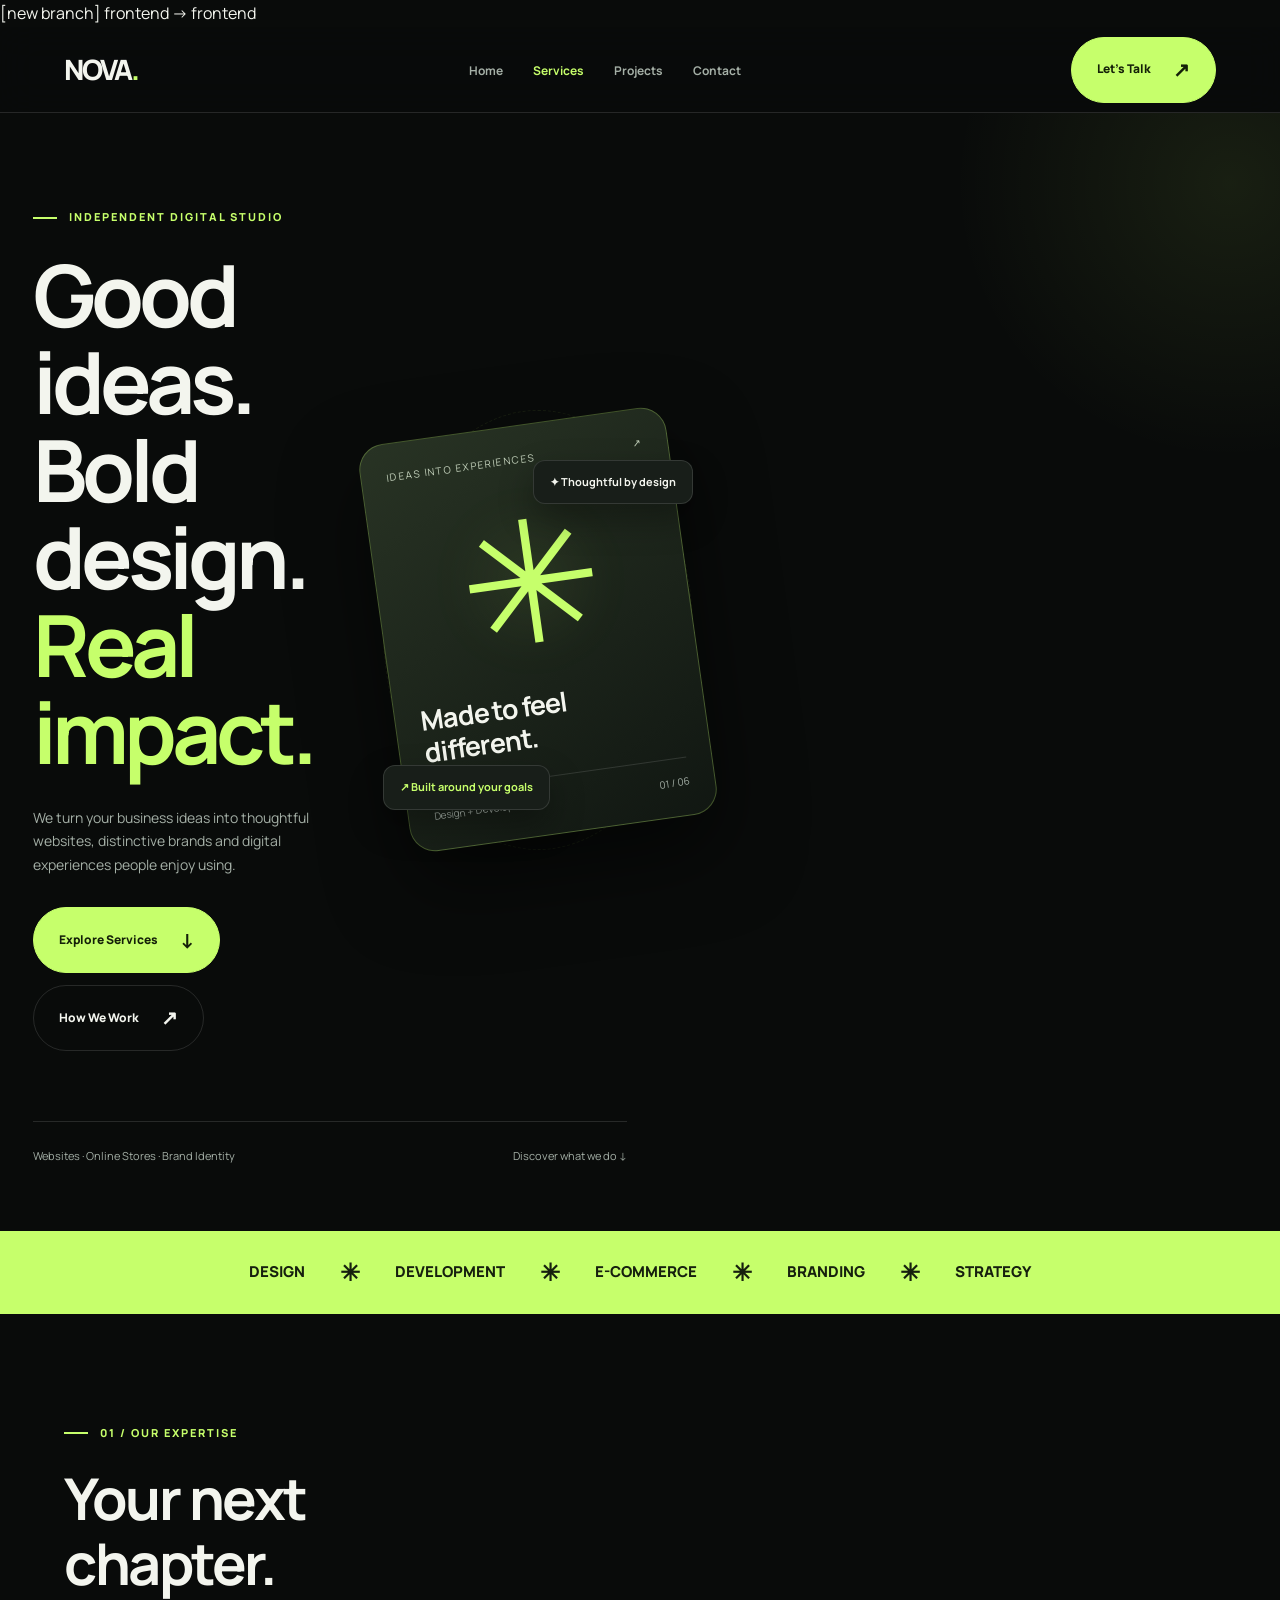
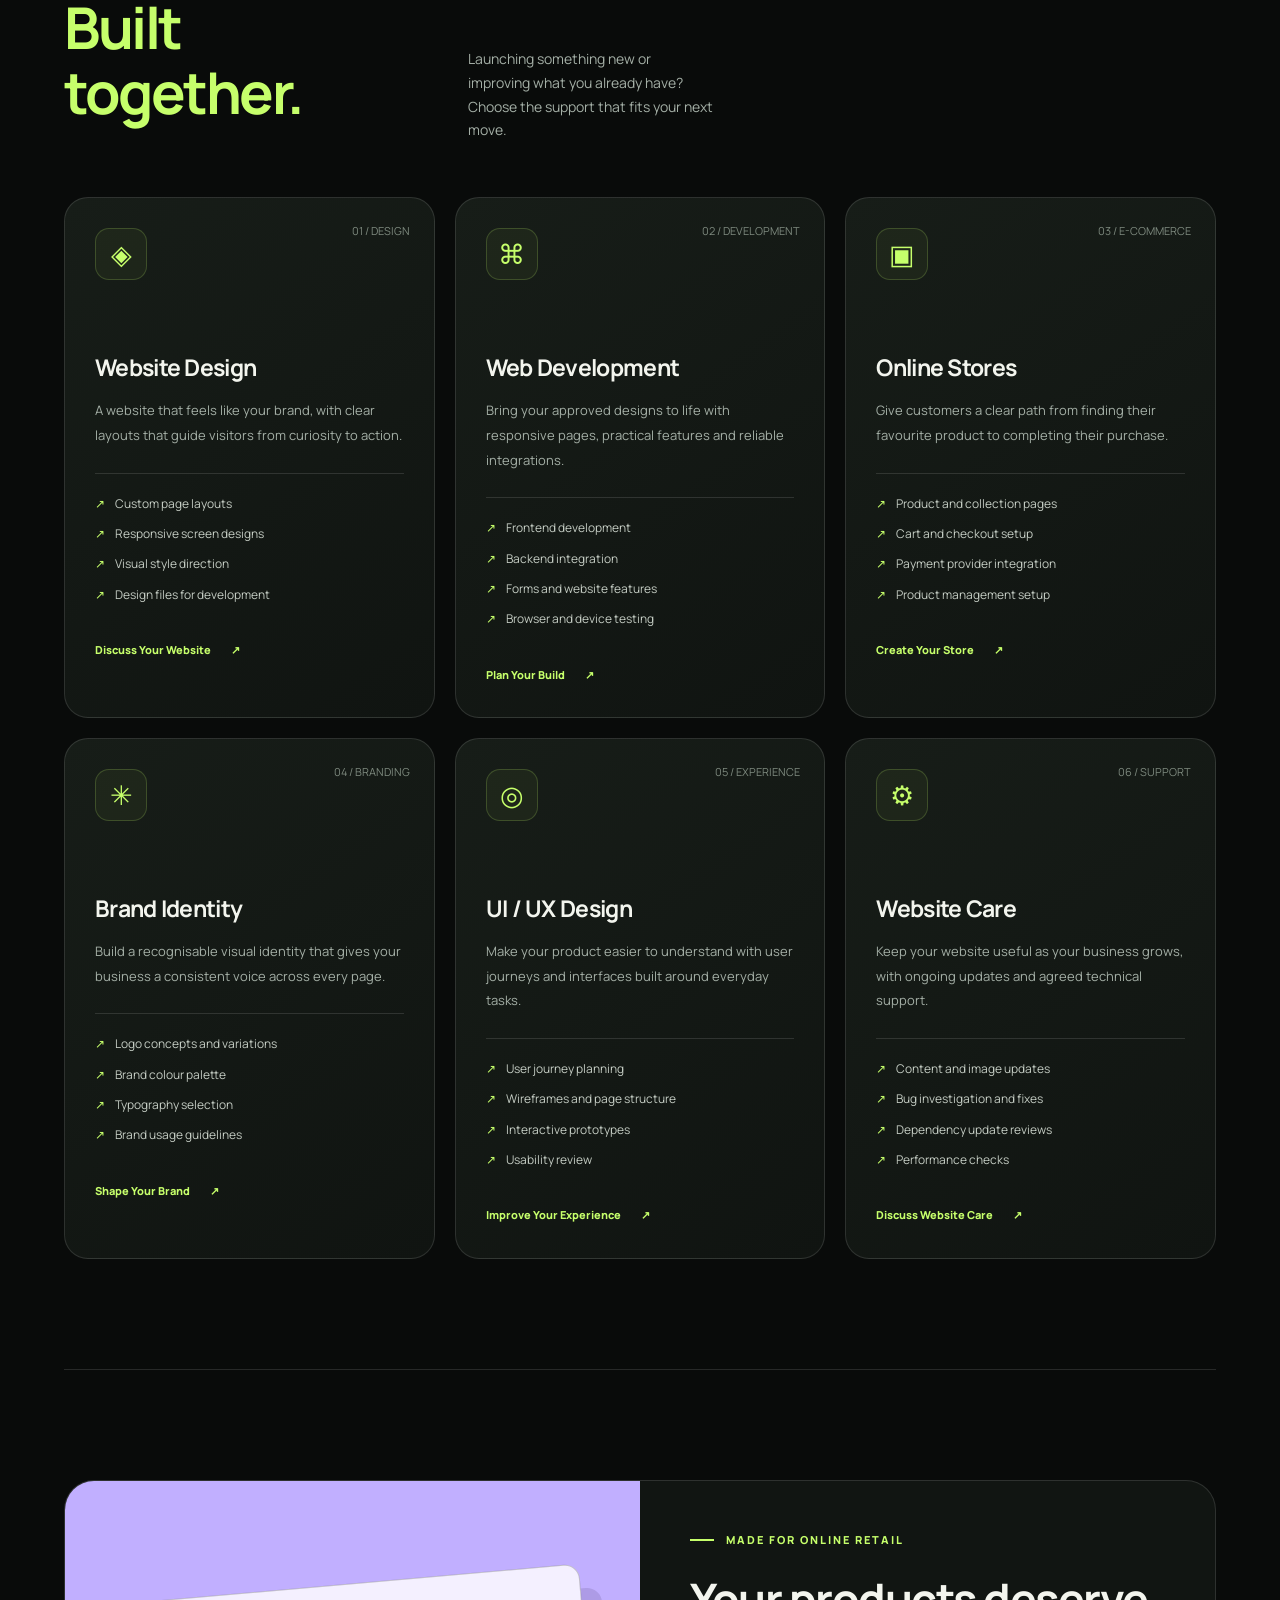
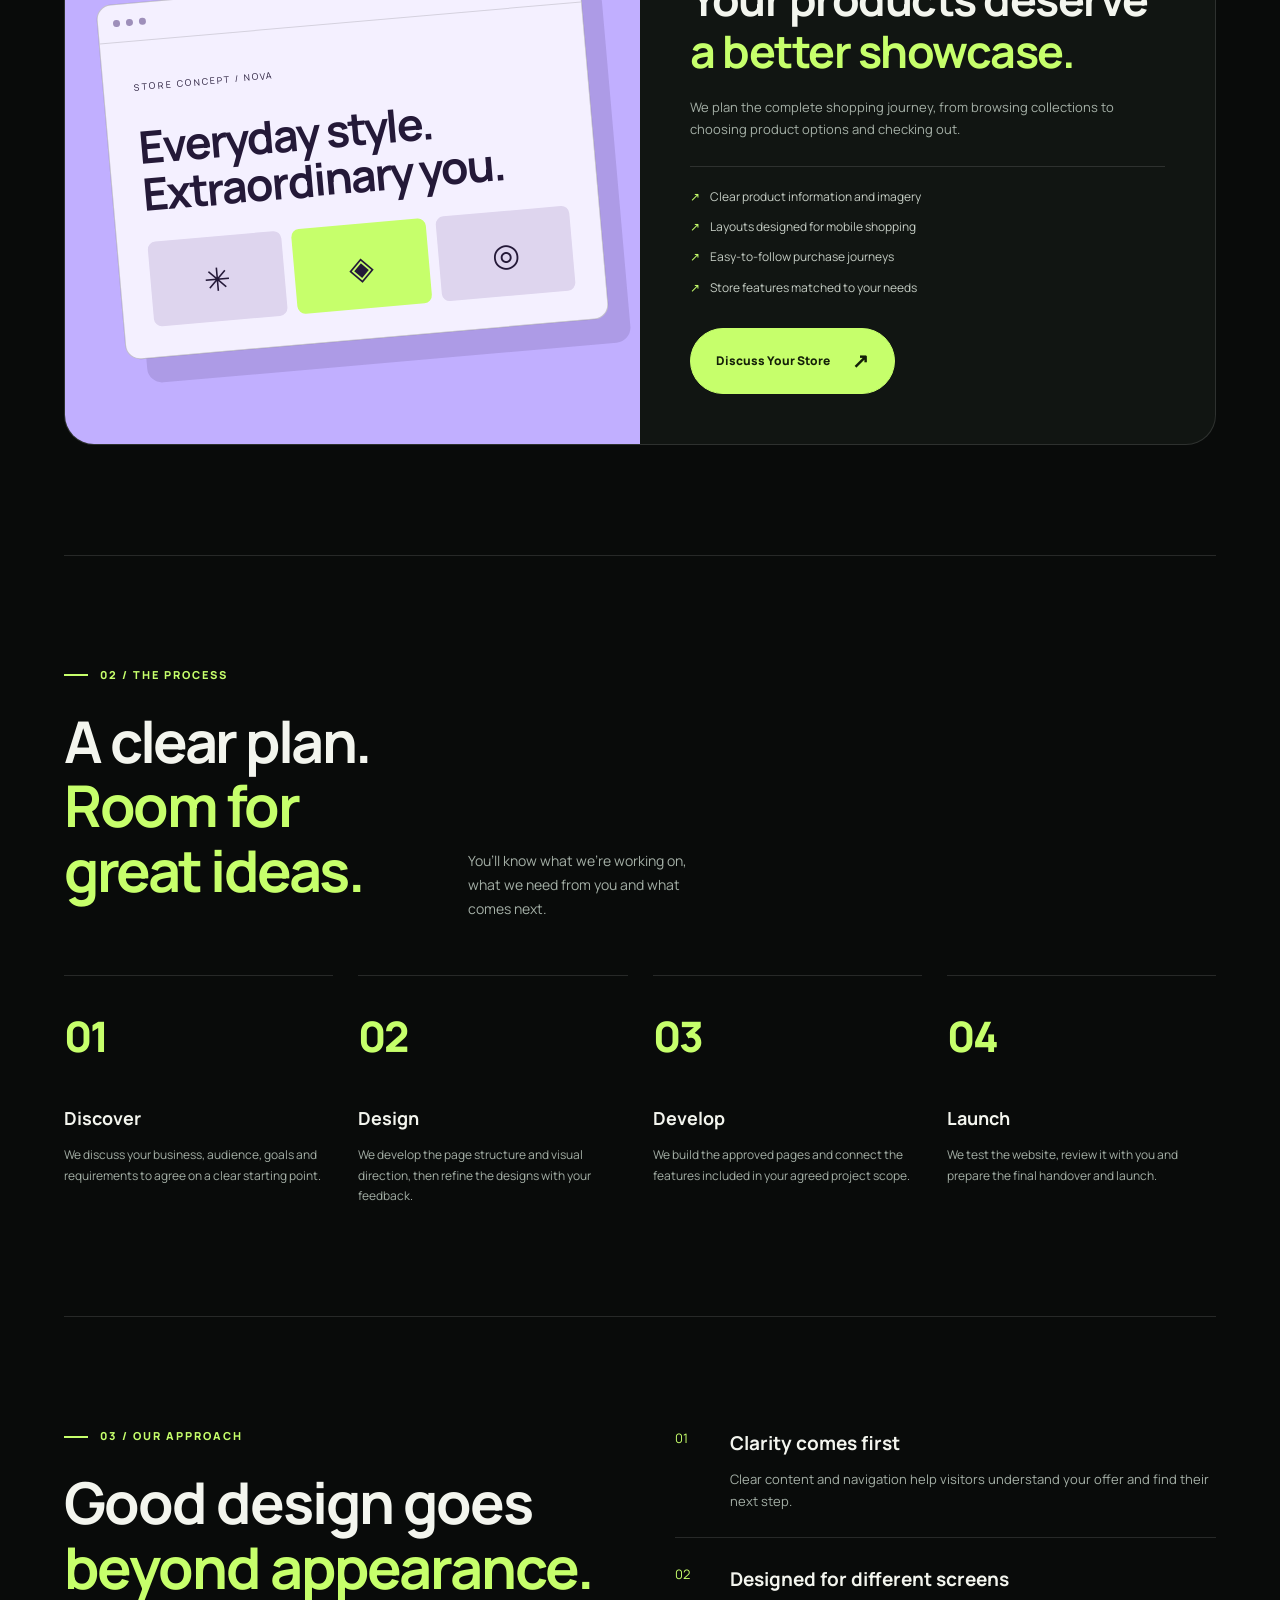
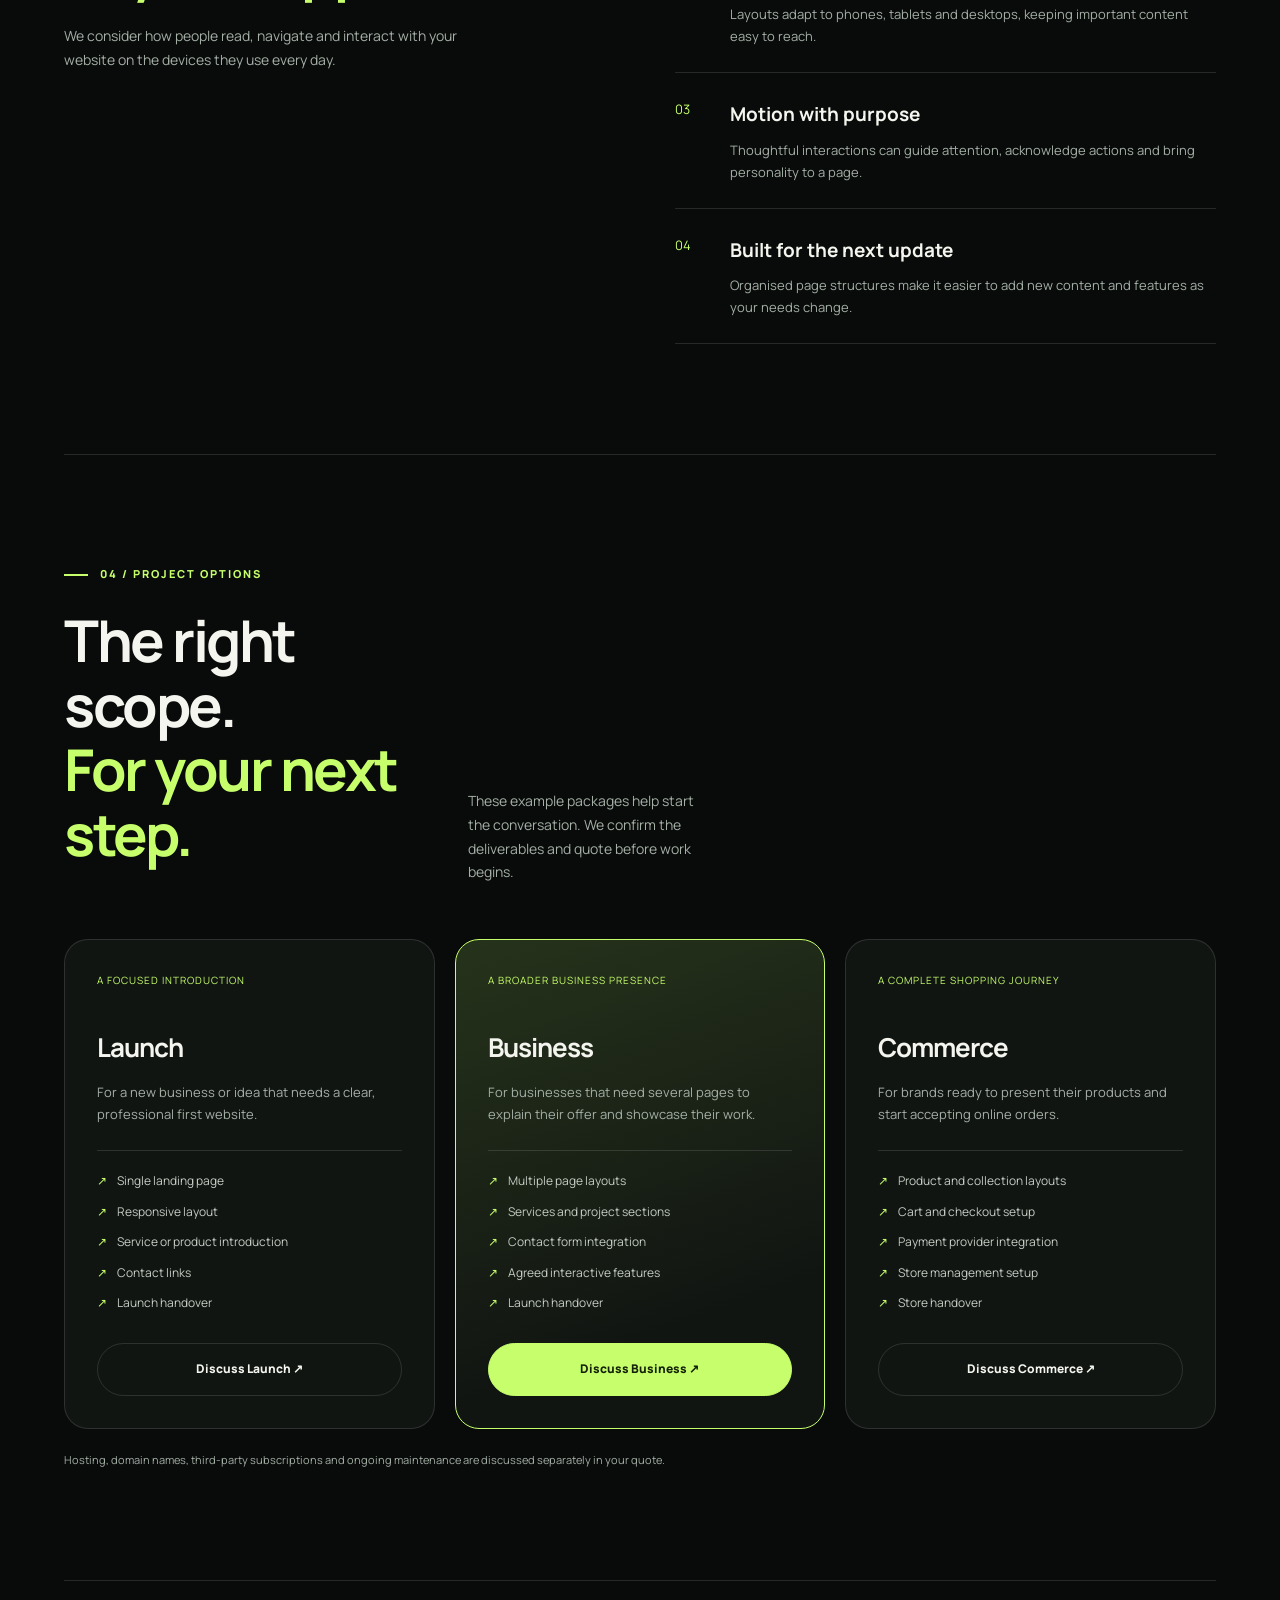
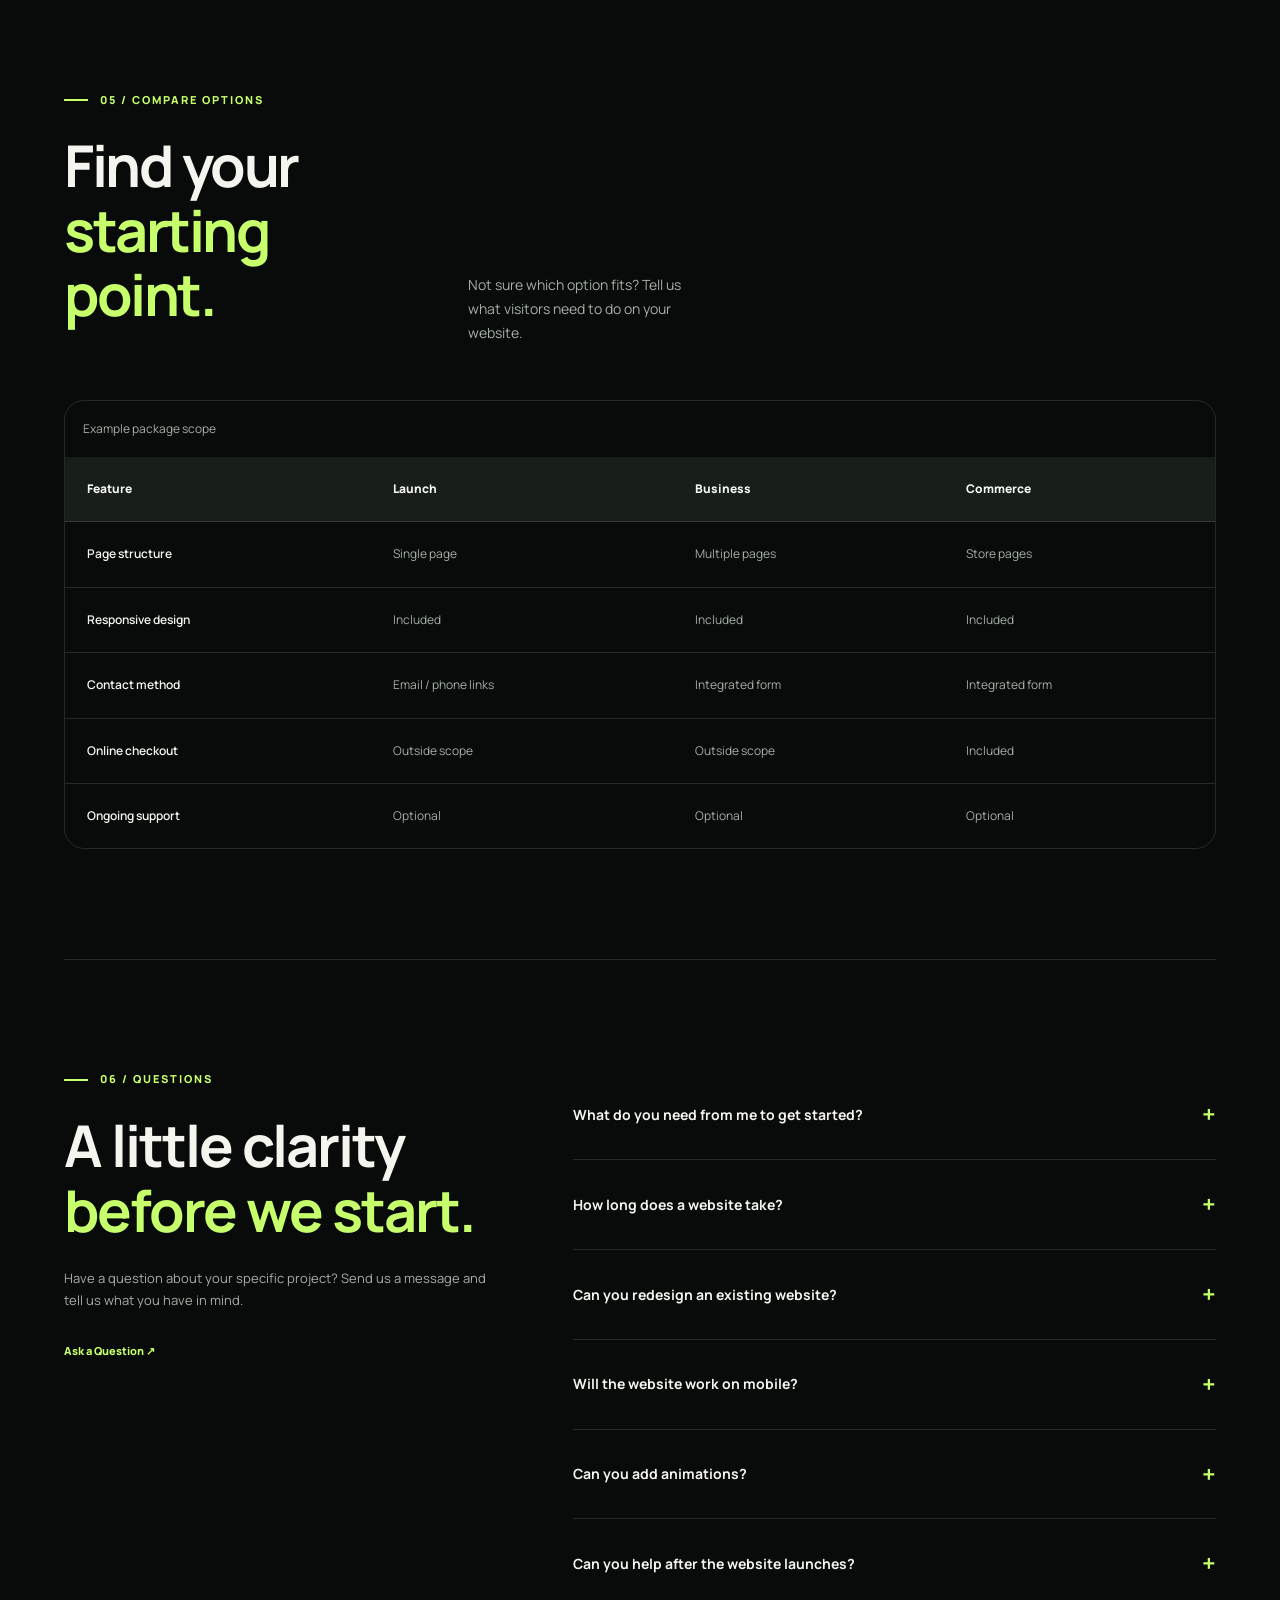
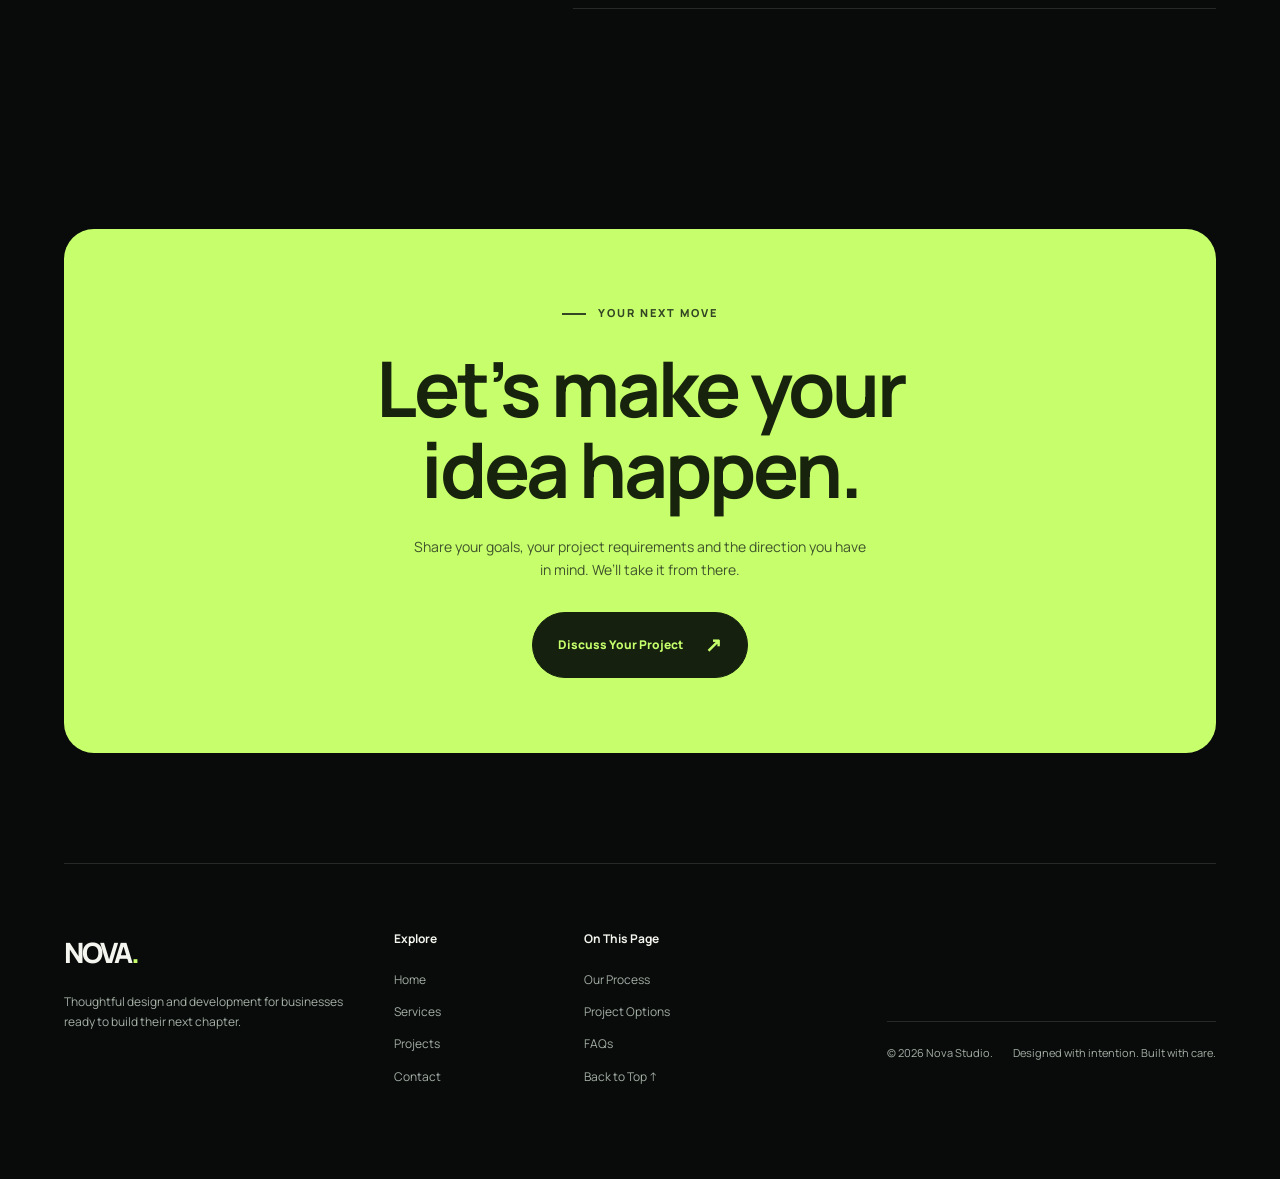
==== commit 05ac7614: "JavaScript animations add ki" ====
--- a/service.html
+++ b/service.html
@@ -3,7 +3,7 @@
 <head>
   <meta charset="UTF-8">
   <meta name="viewport" content="width=device-width, initial-scale=1.0">
-
+[new branch] frontend -> frontend
   <title>Services — Nova Studio</title>
   <meta
     name="description"
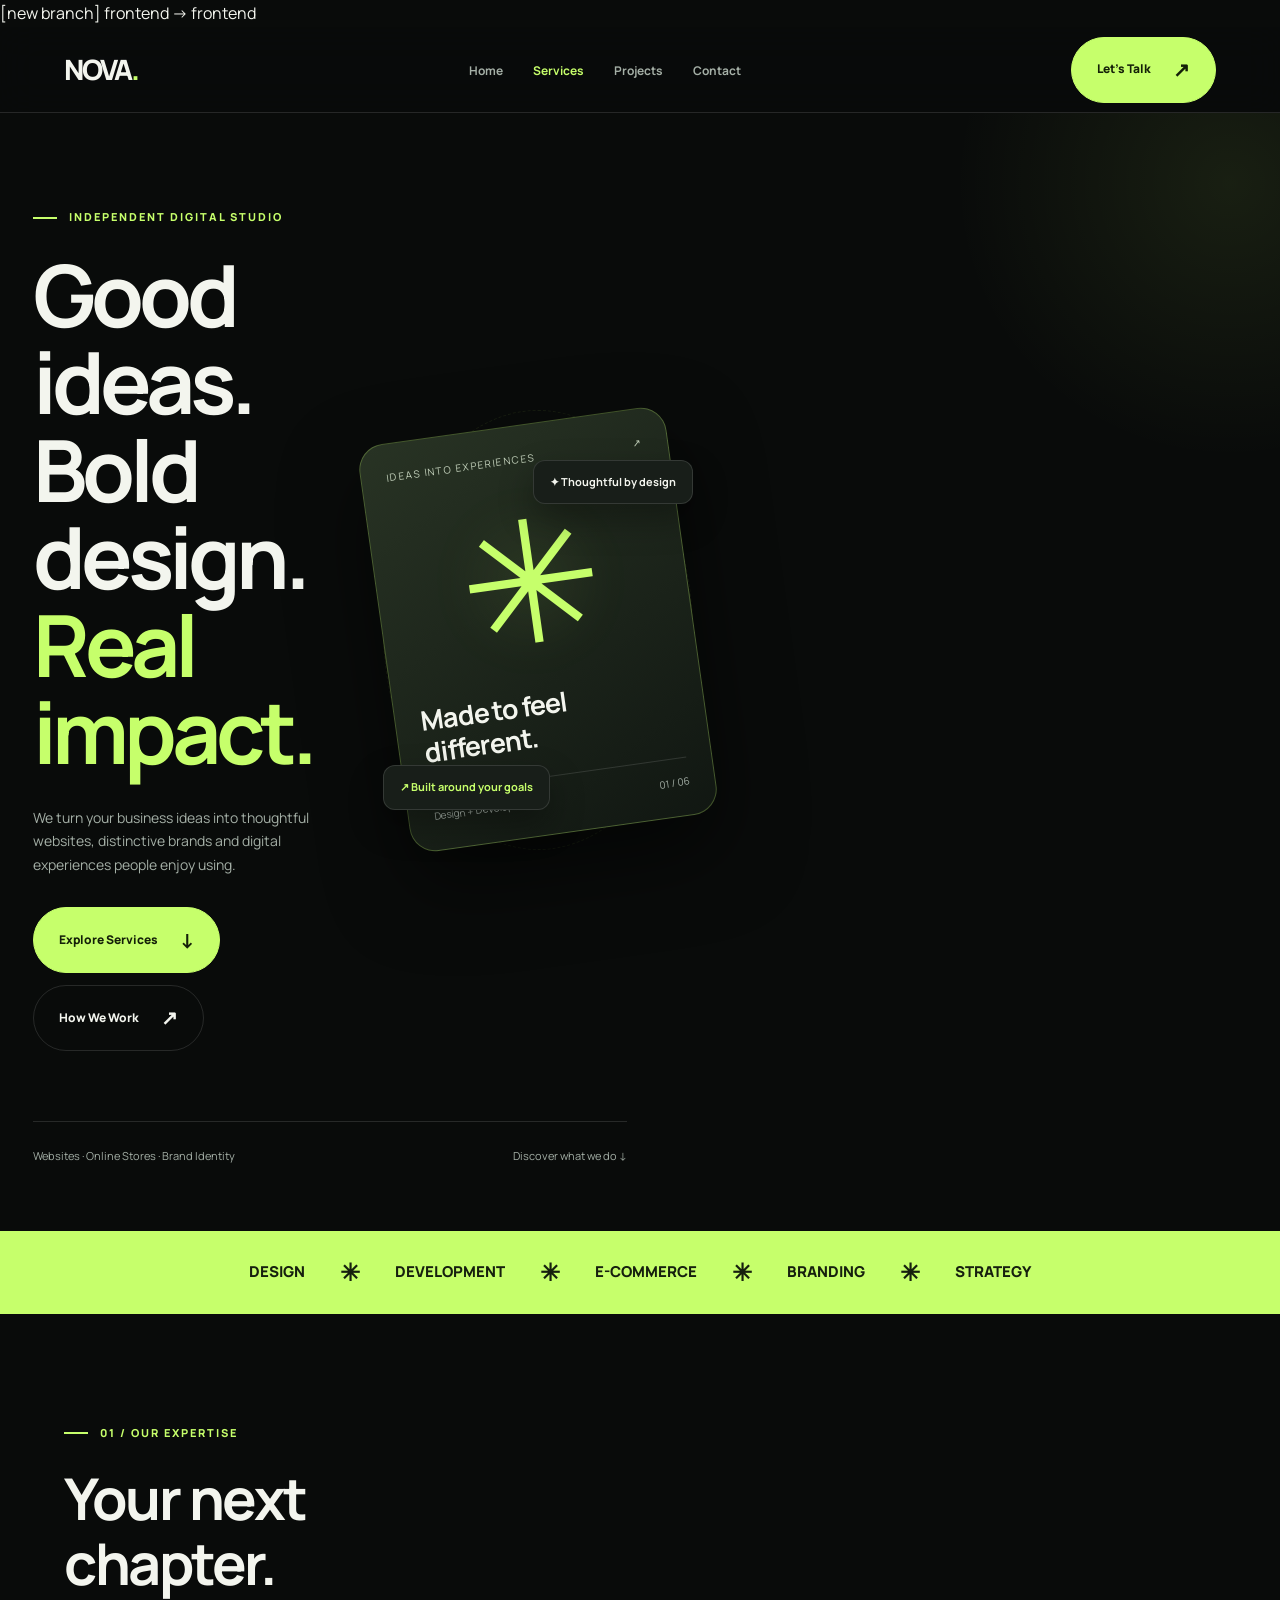
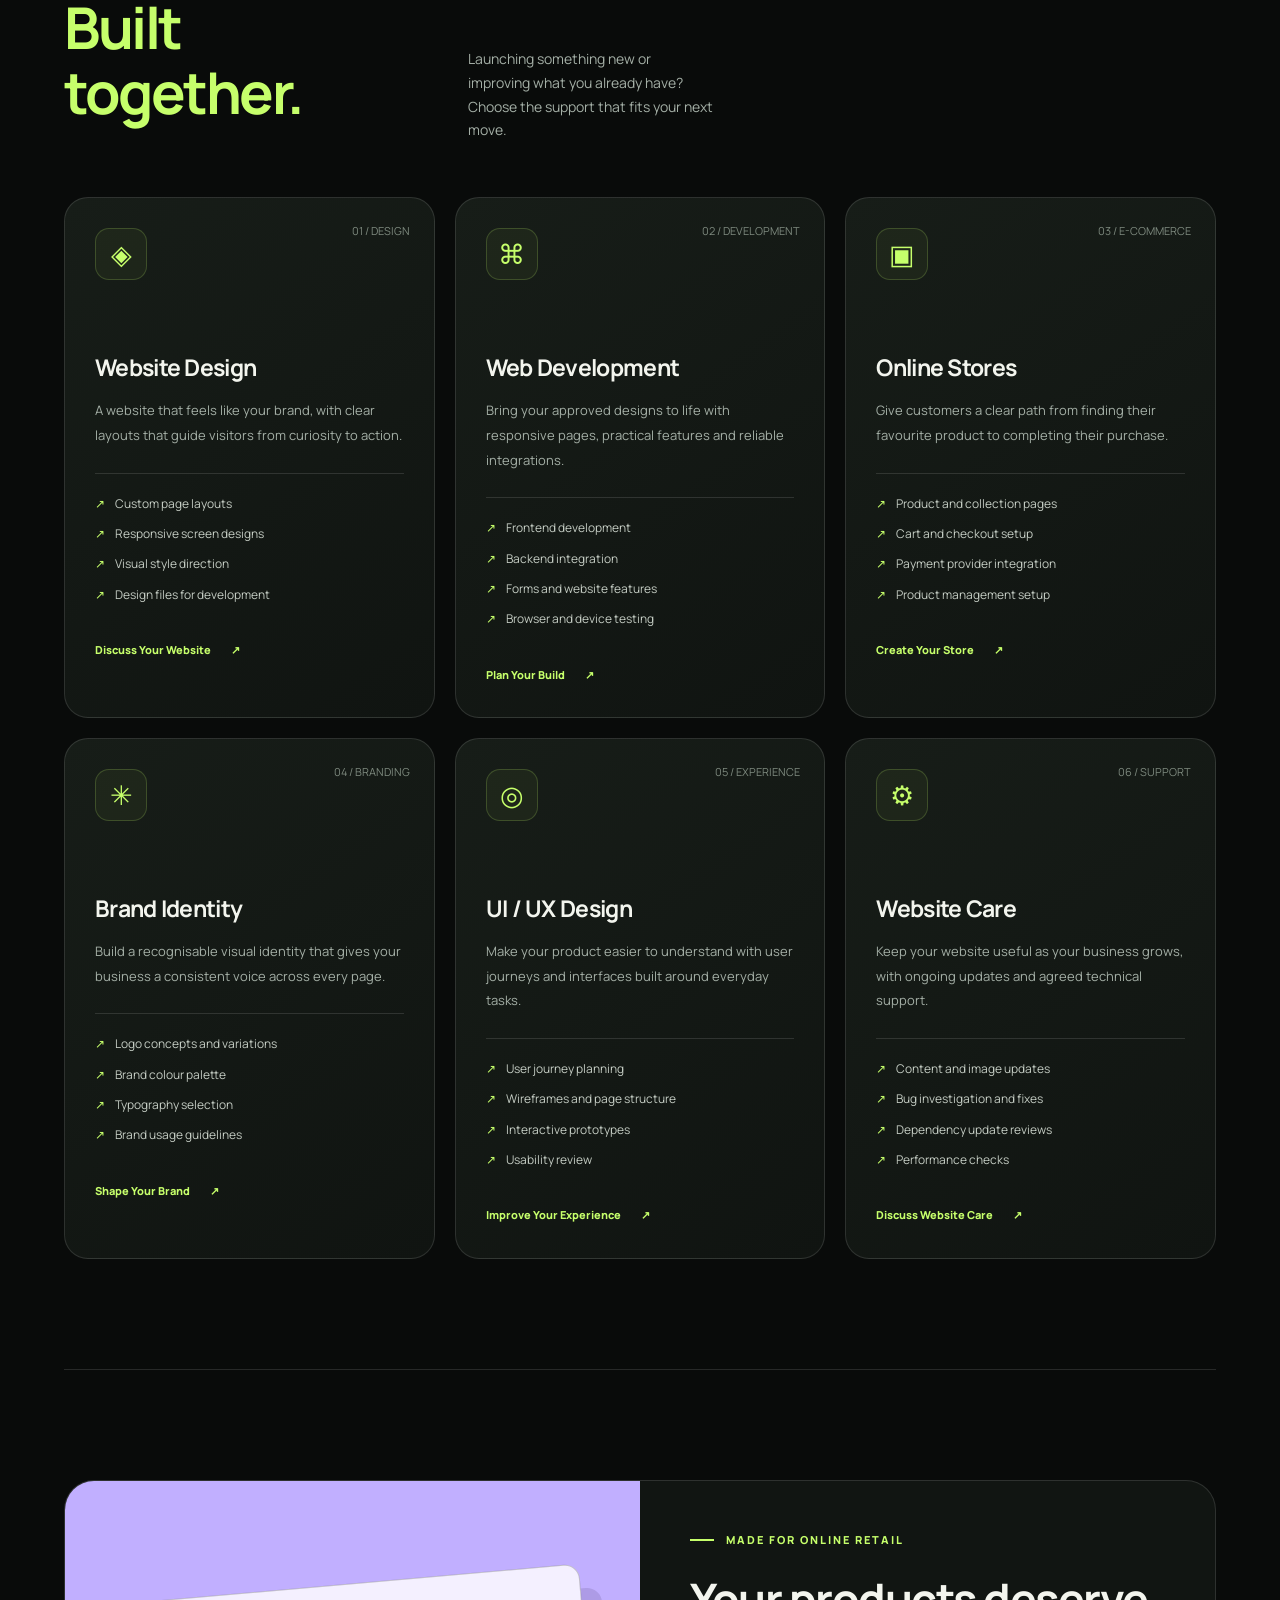
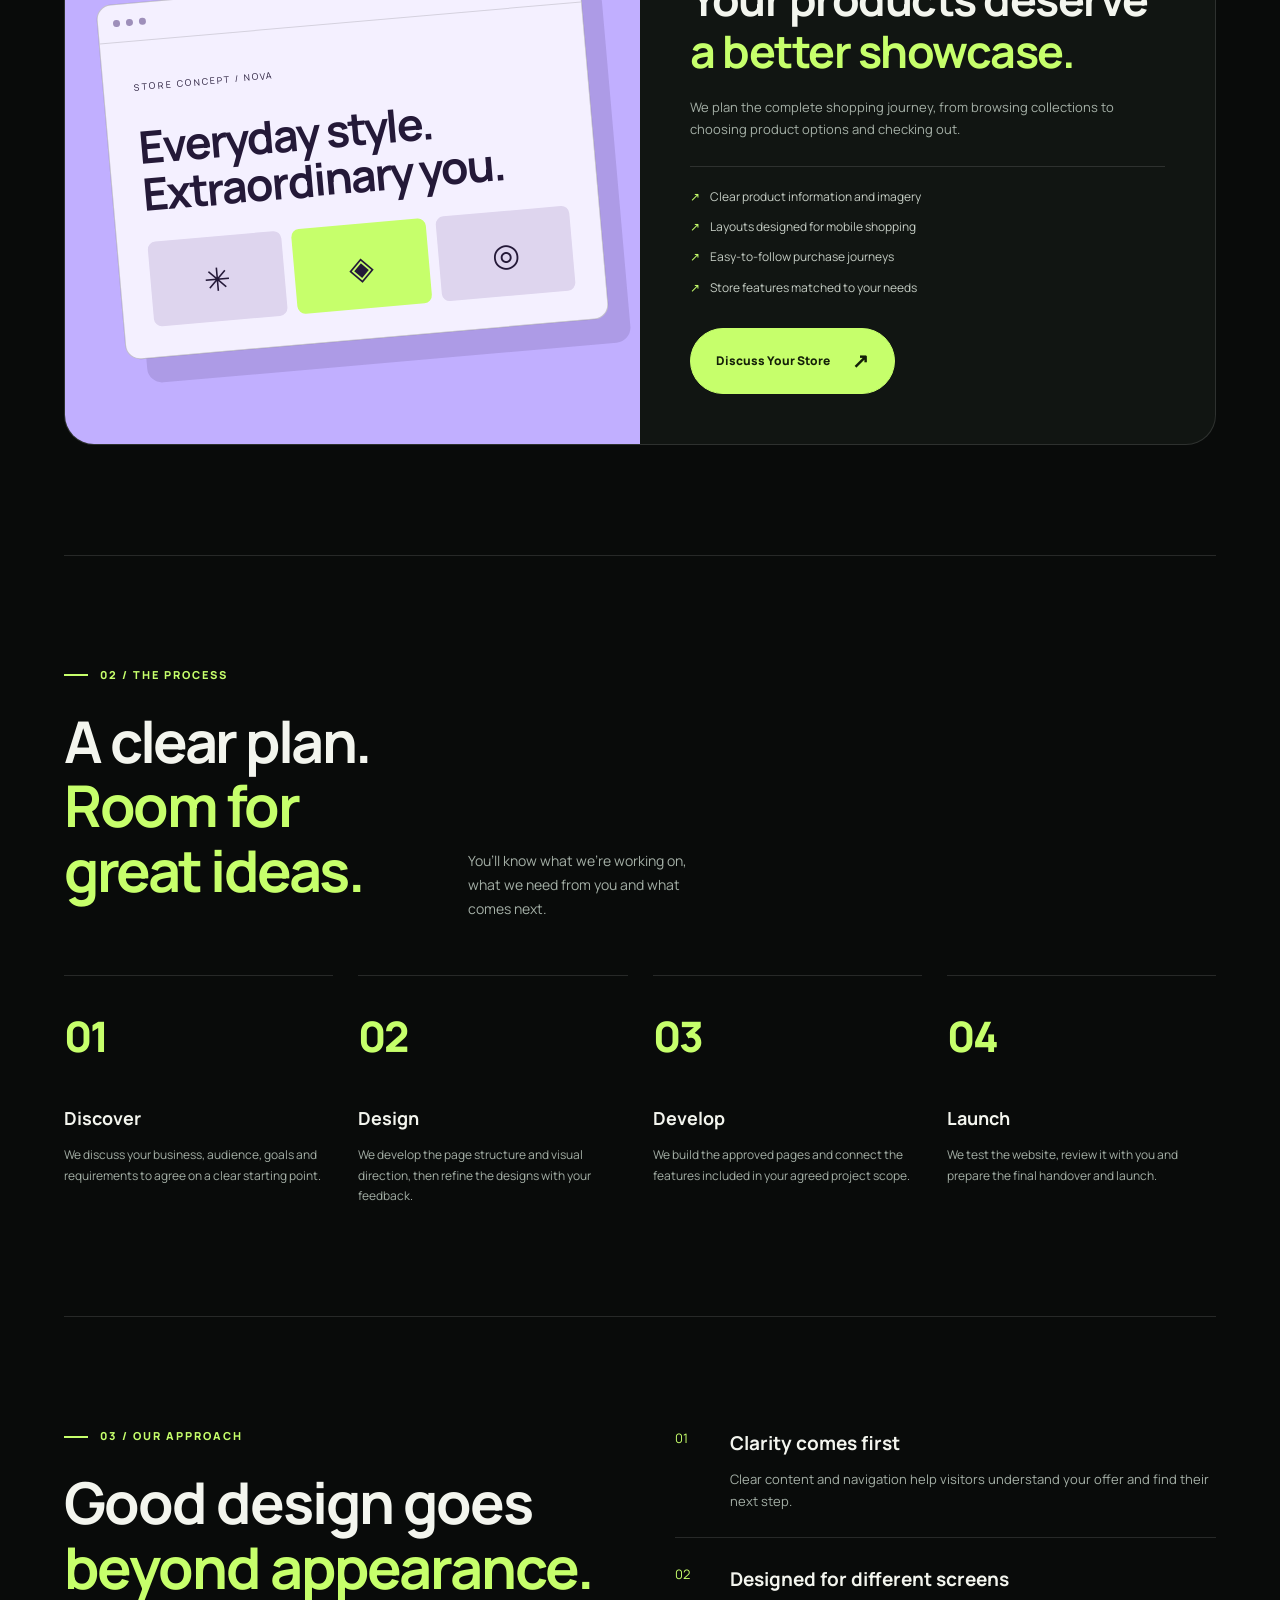
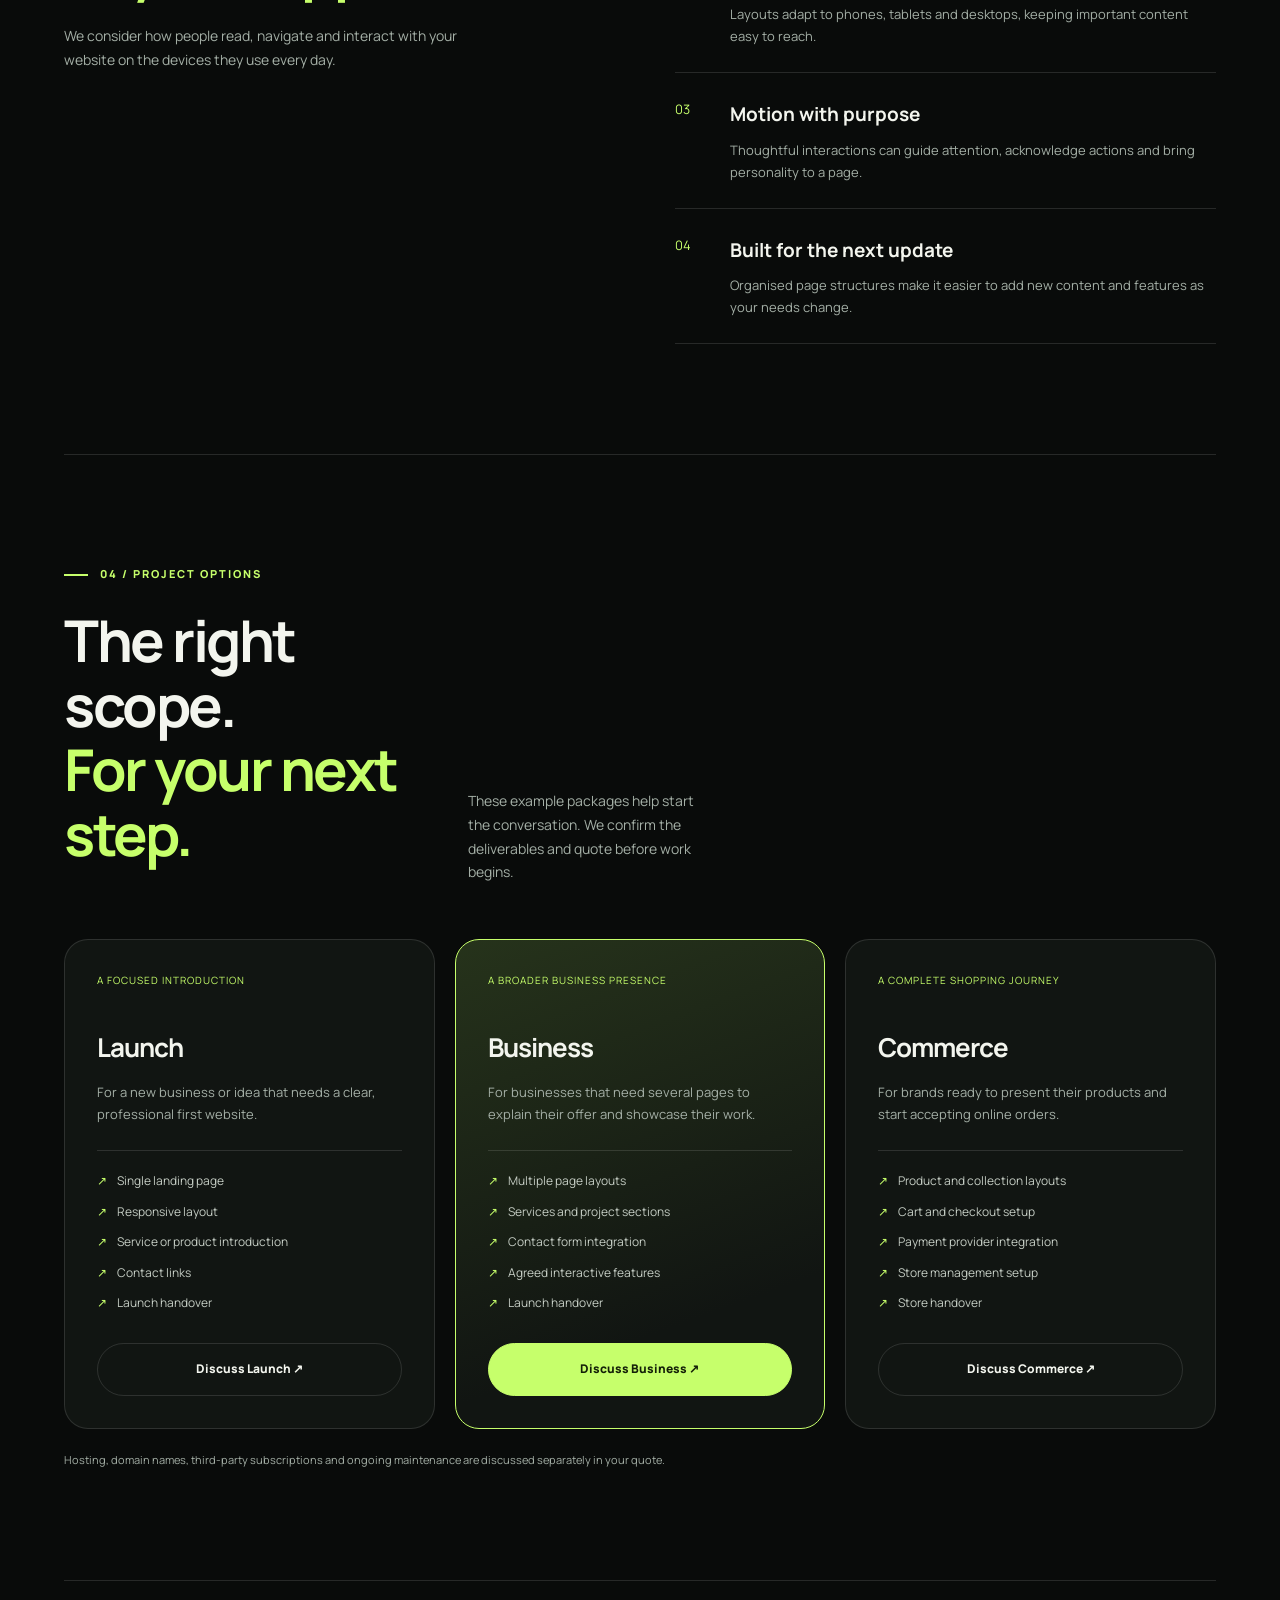
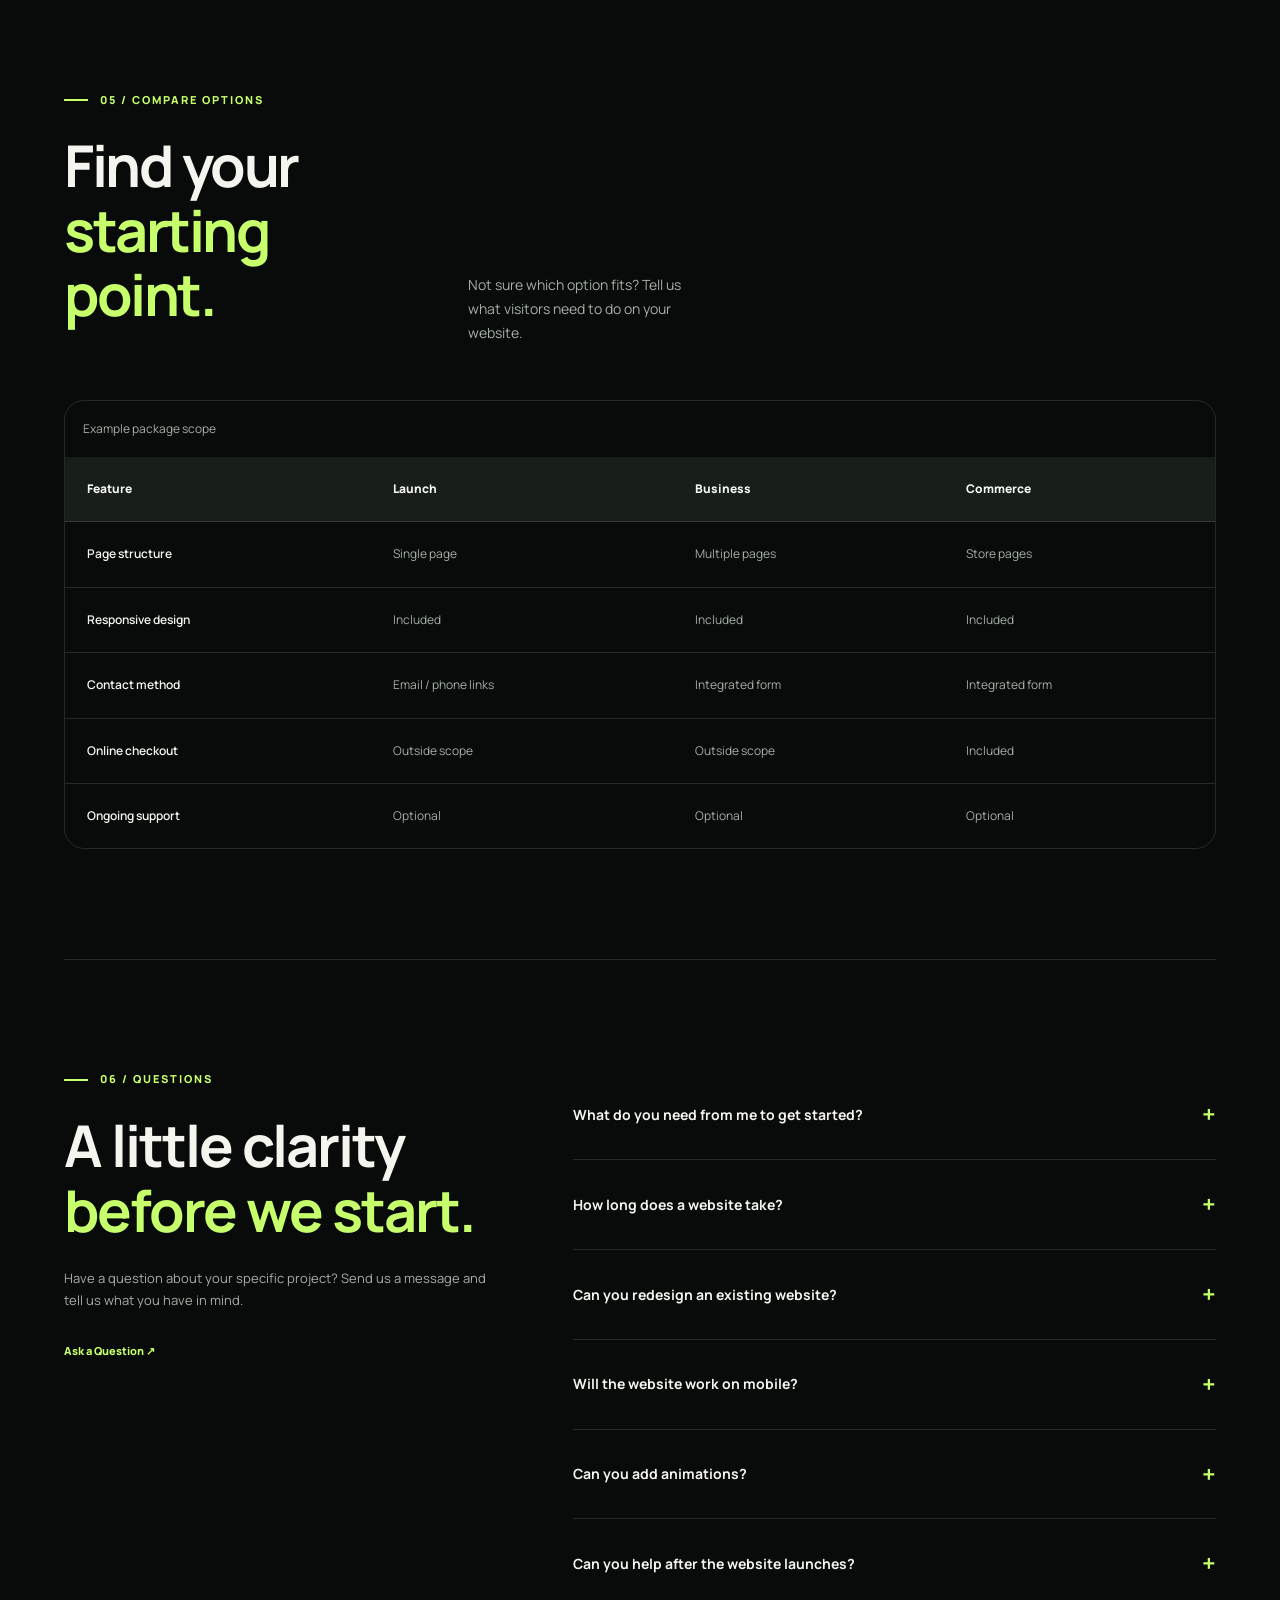
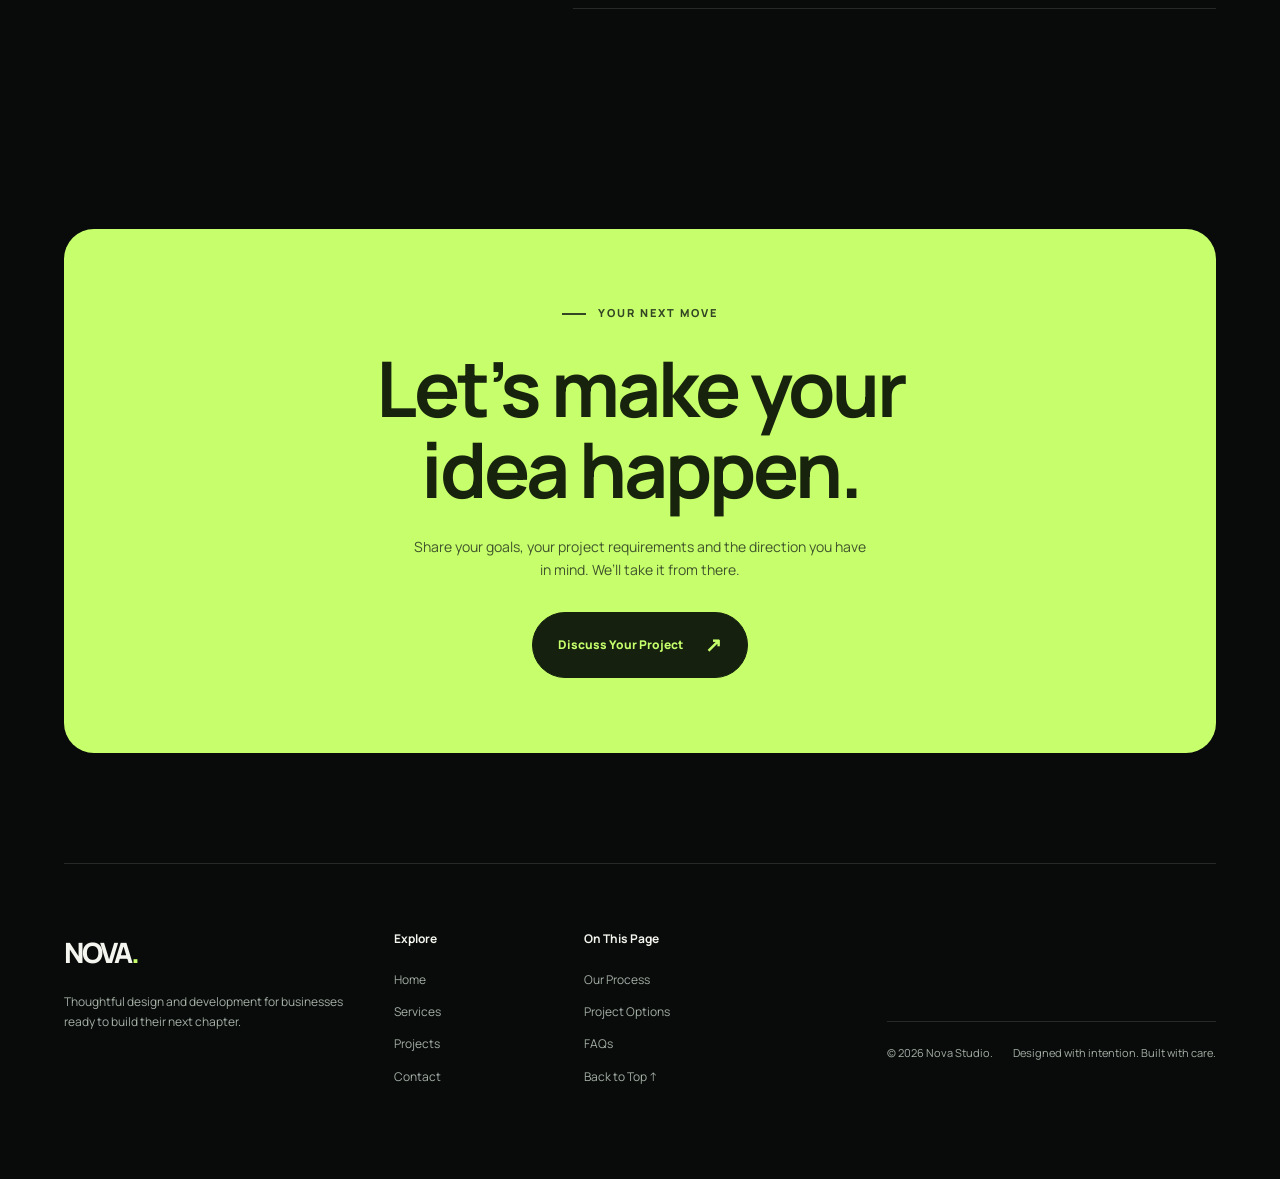
==== commit 2a840b9b: "Services page changes save kiye" ====
--- a/service.html
+++ b/service.html
@@ -753,12 +753,10 @@
     </div>
   </footer>
 
-  <!--
-    Your teammate can create services.js later.
-    Add this line when the file exists:
-
-    <script src="services.js" defer></script>
-  -->
+
+
+    <script src="js/script.js" defer></script>
+
 
 </body>
 </html>
